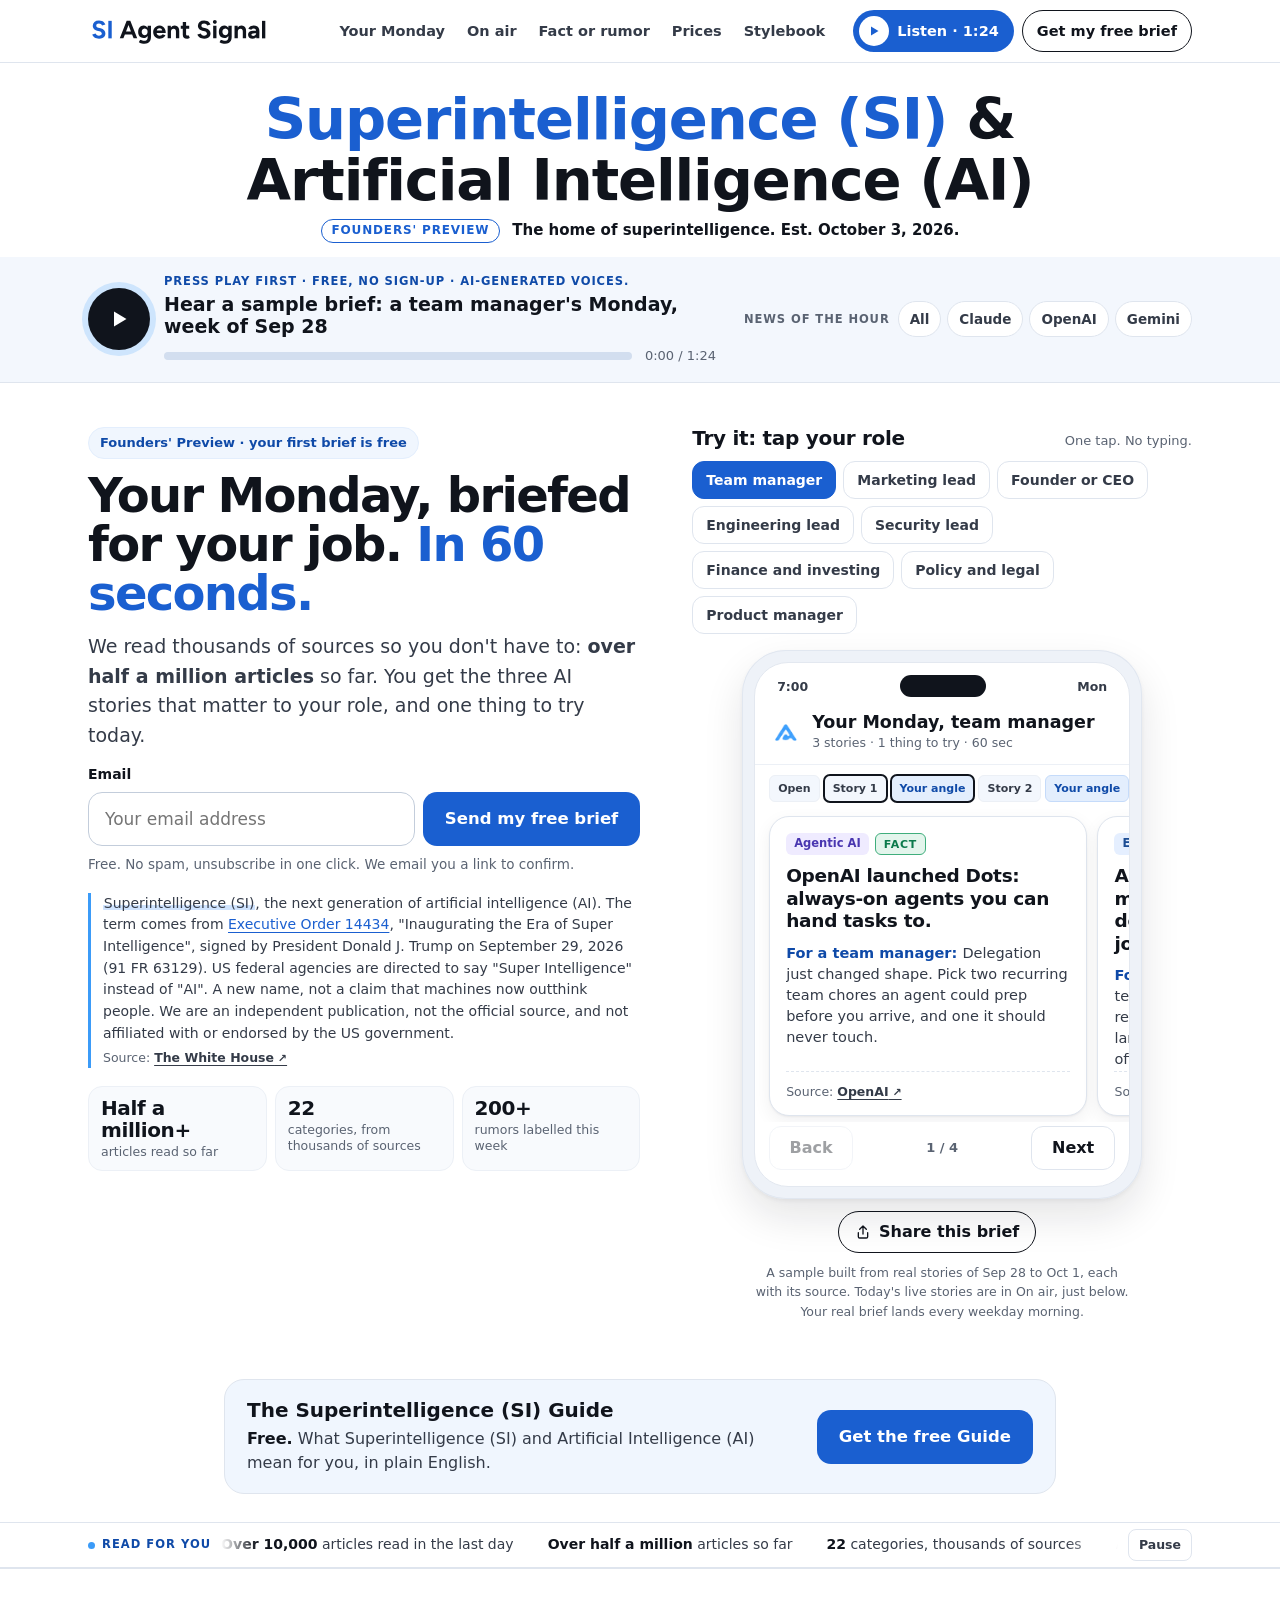
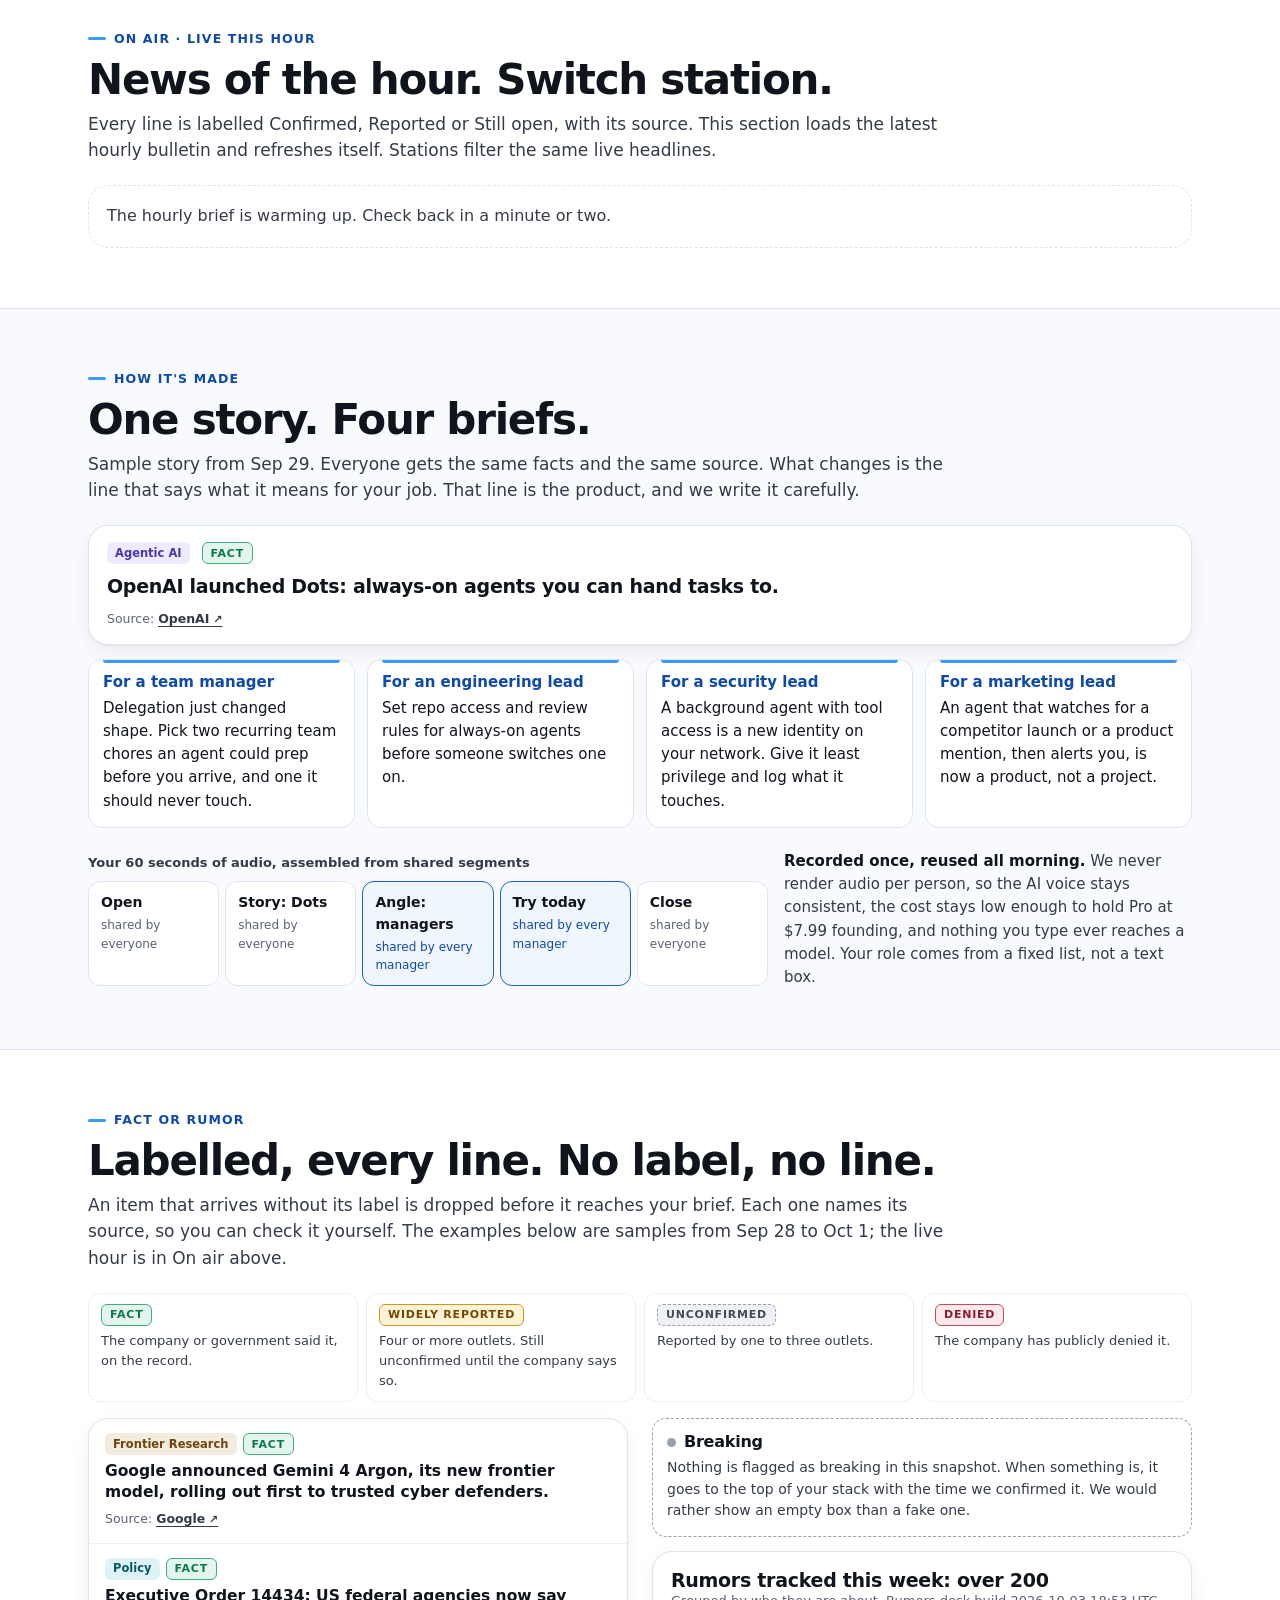
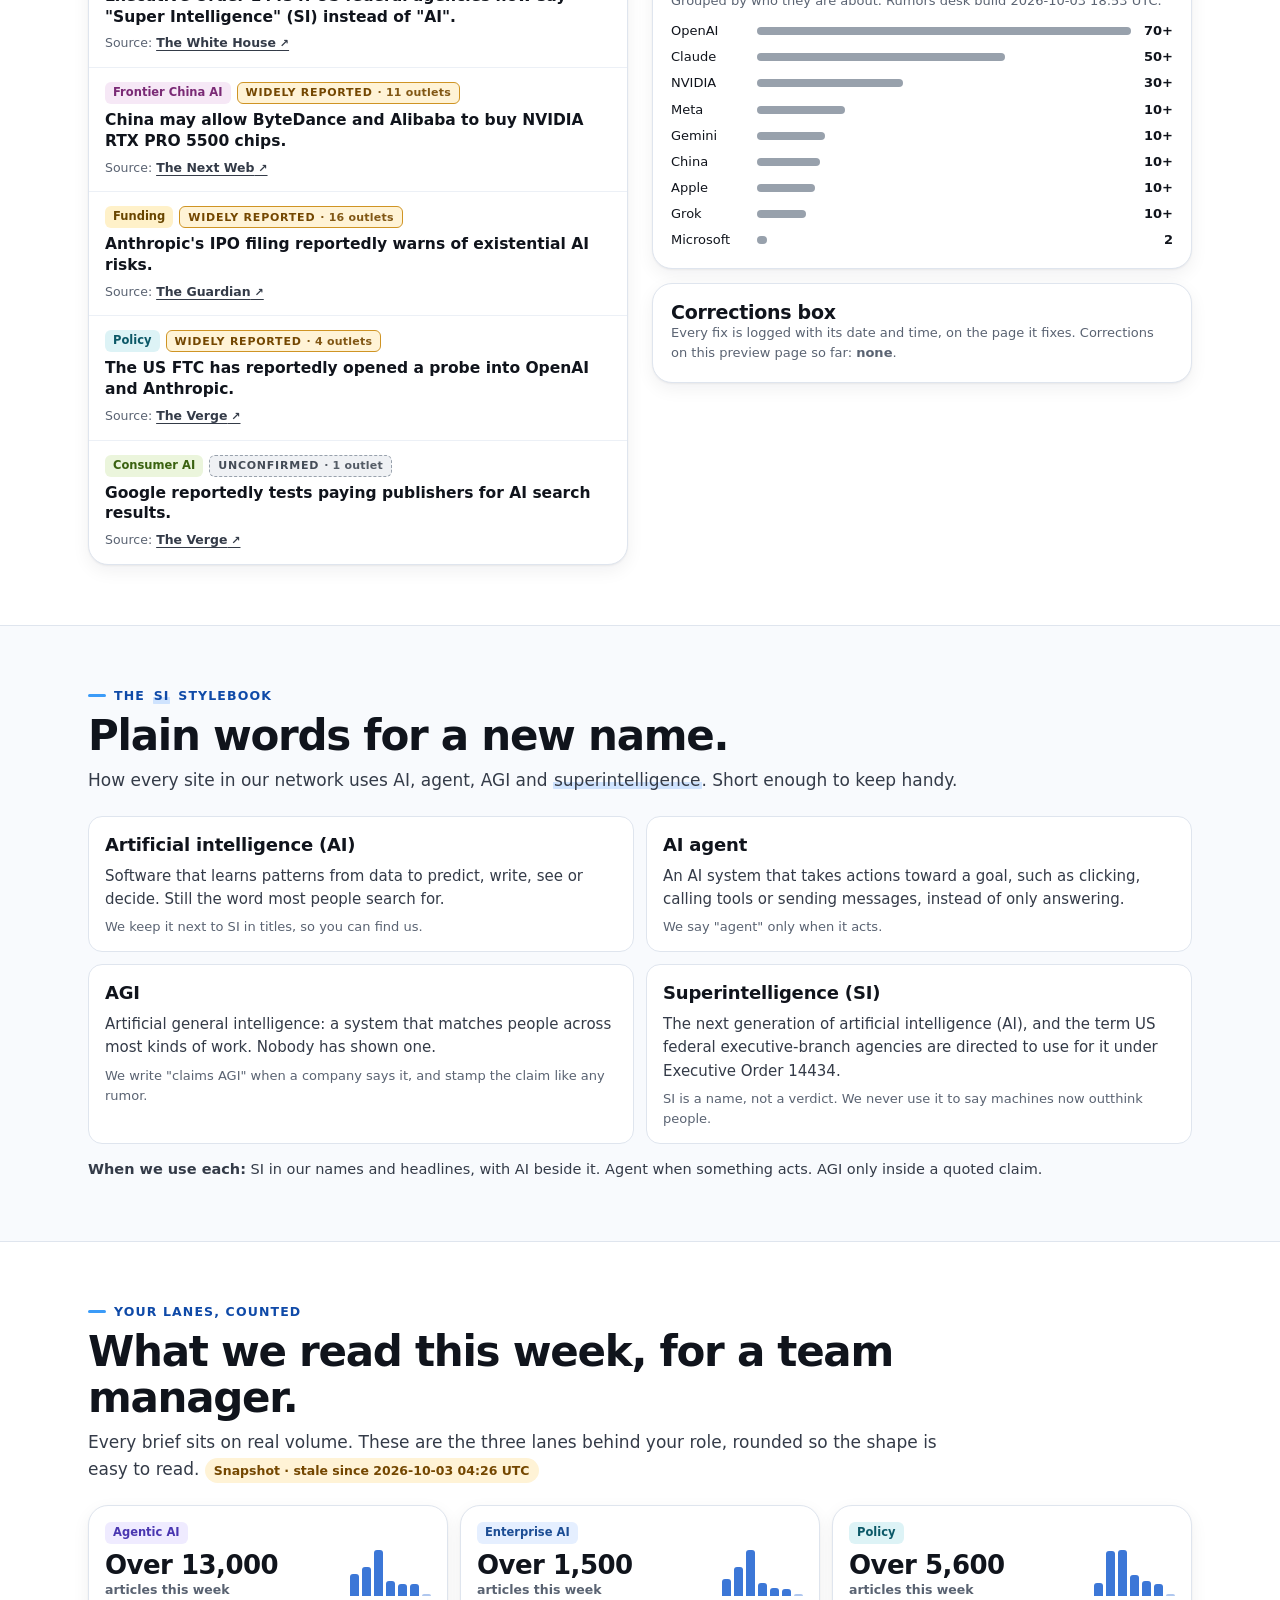
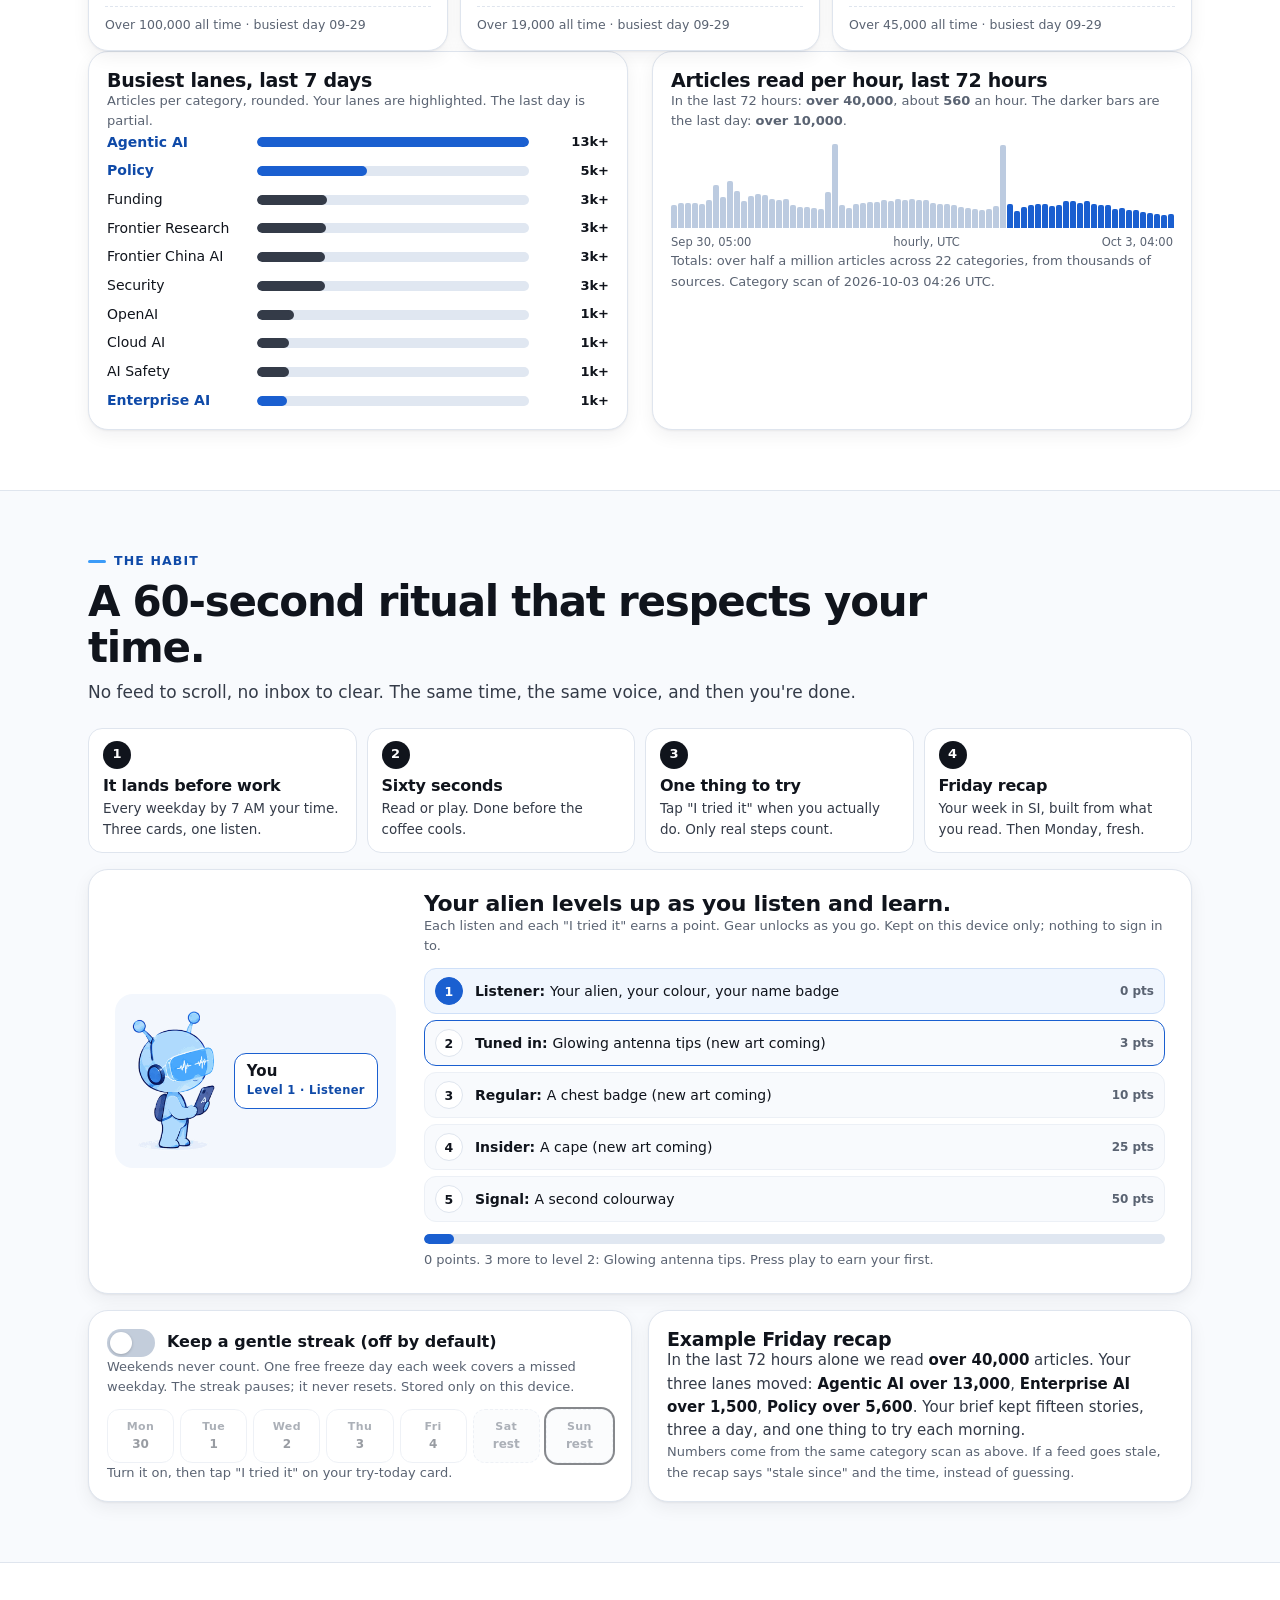
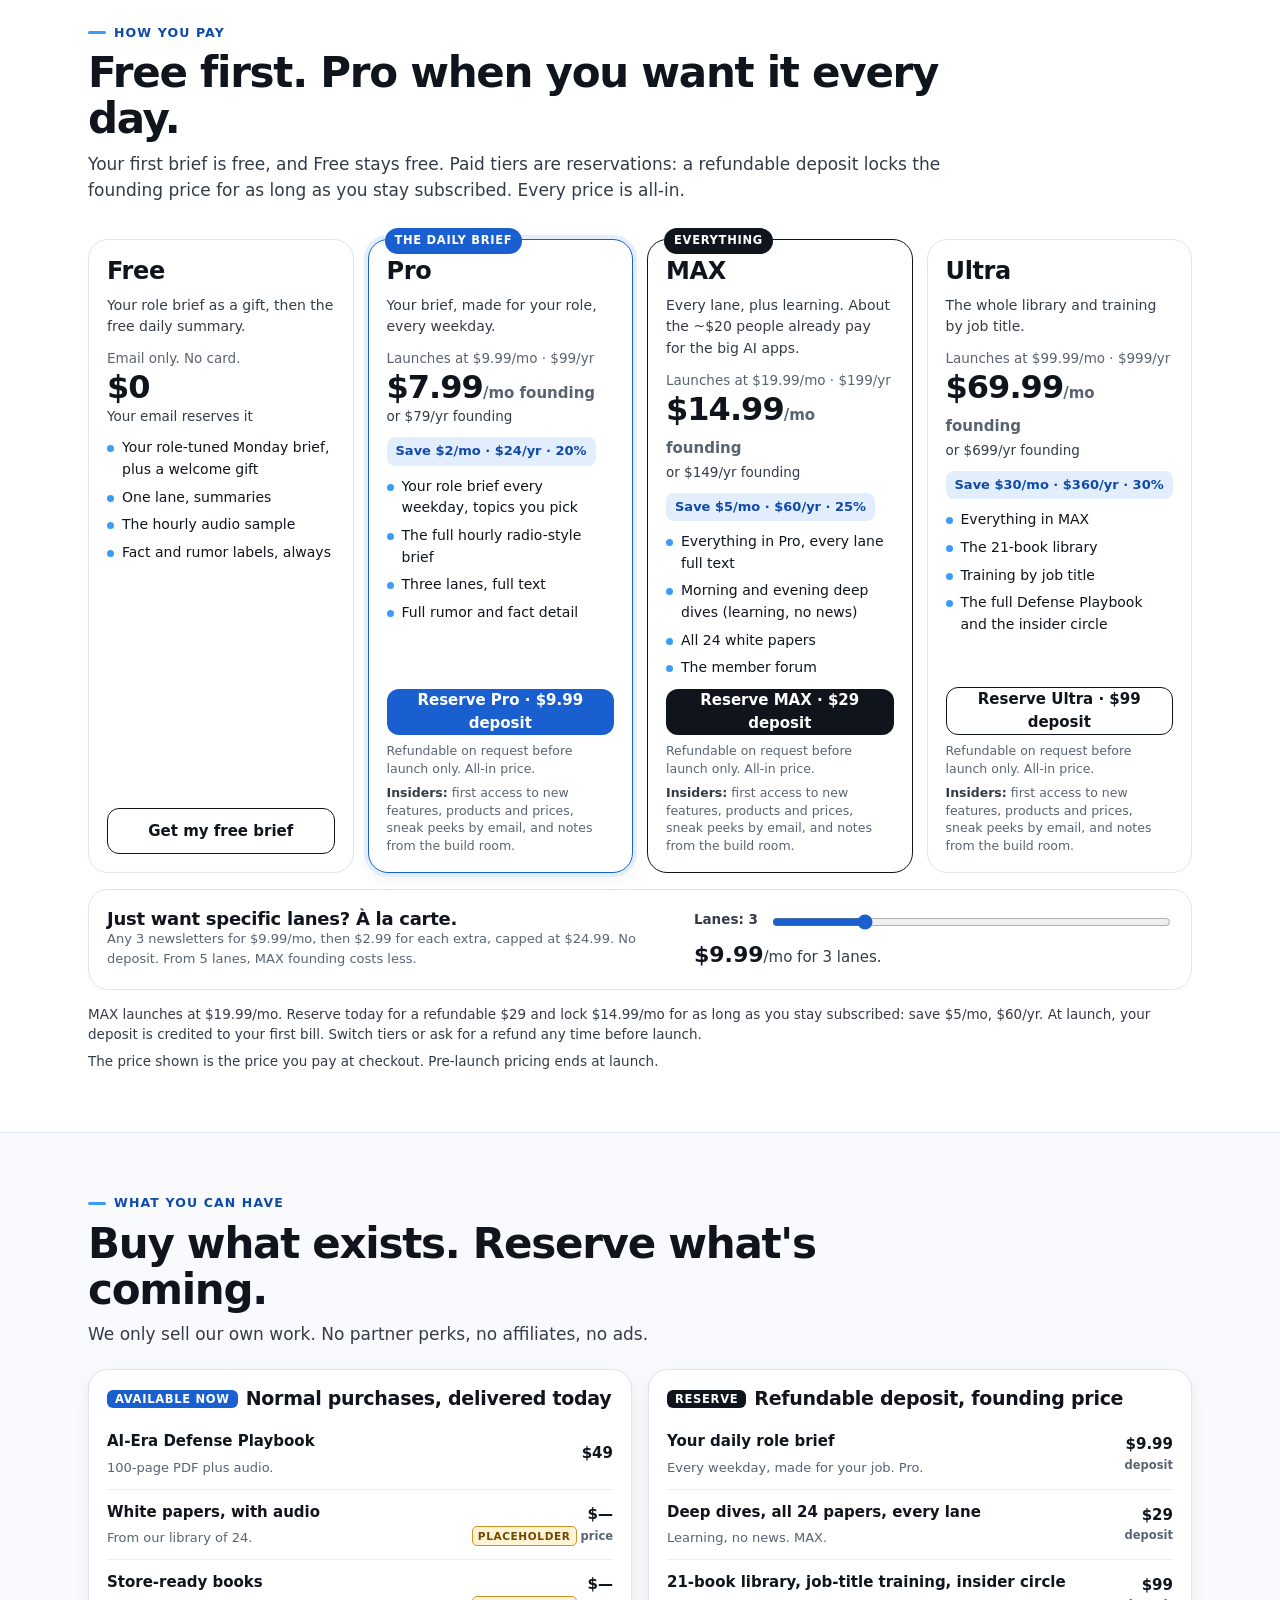
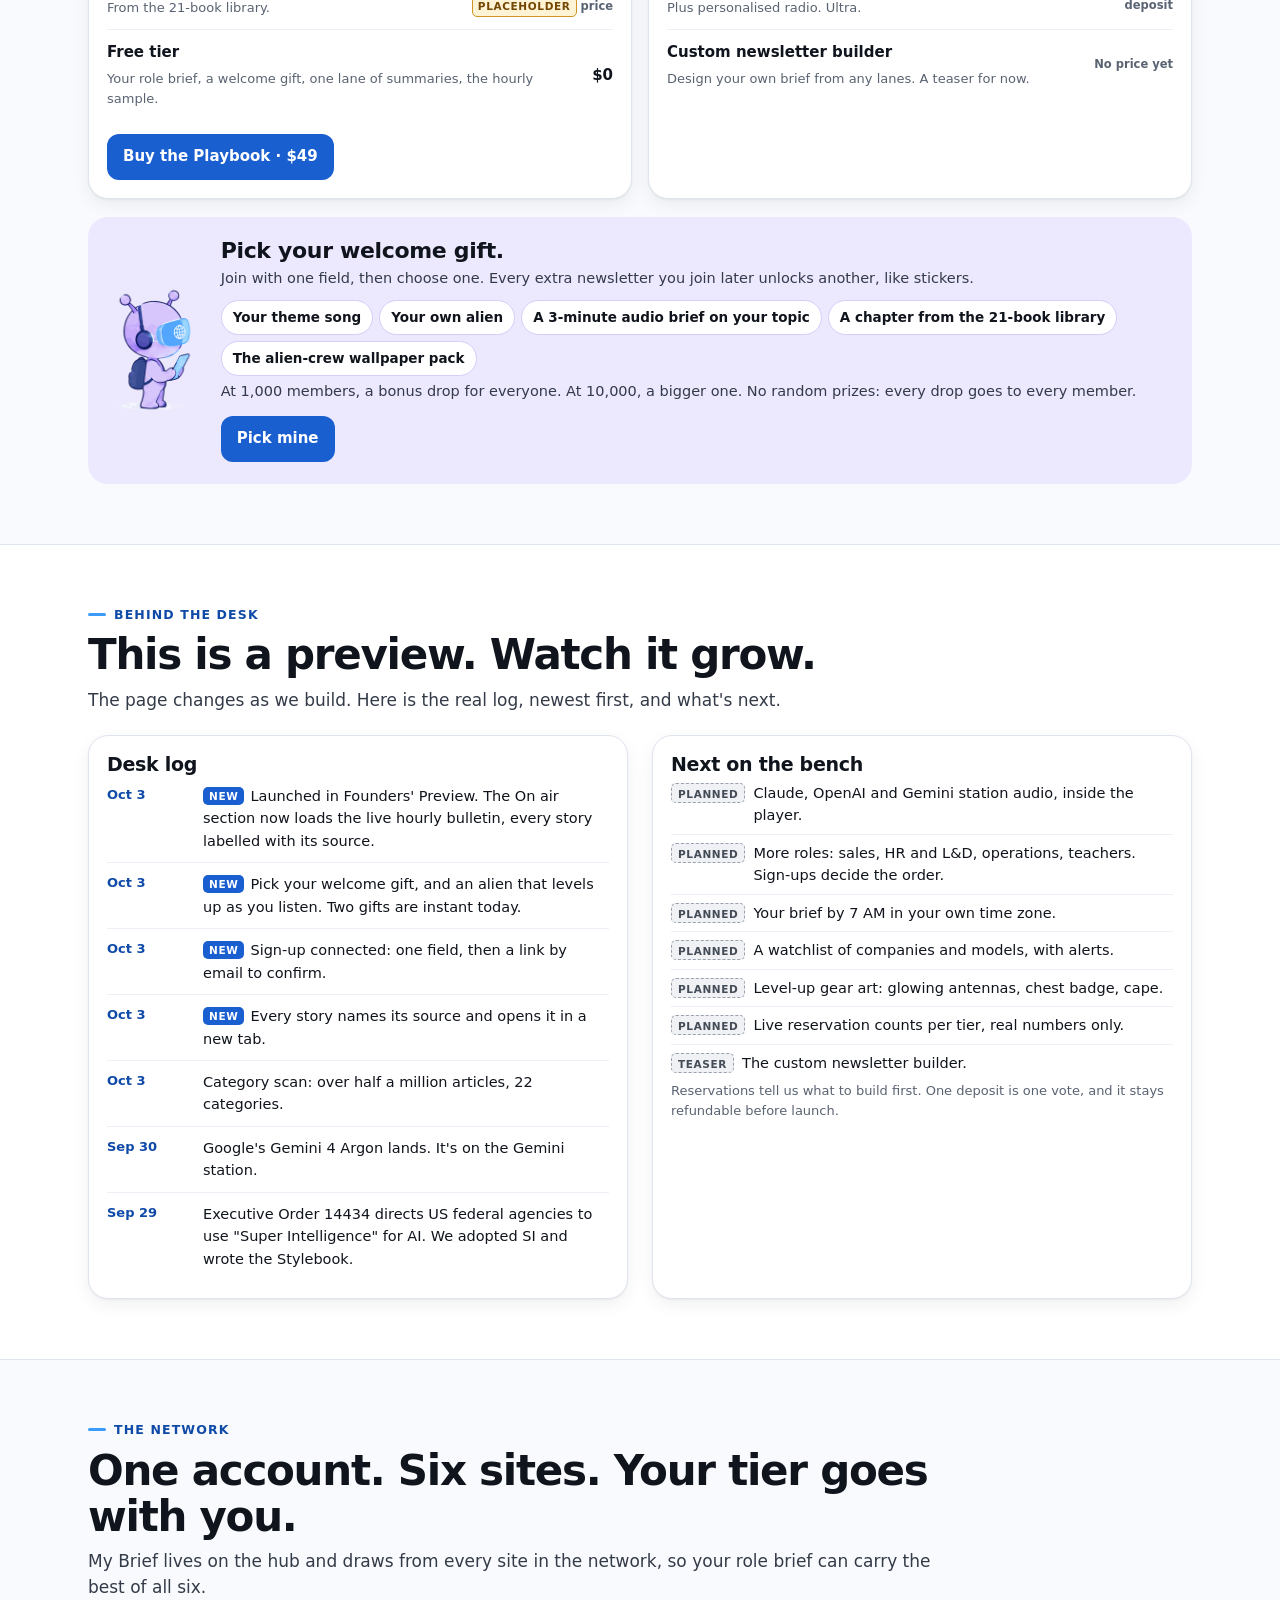
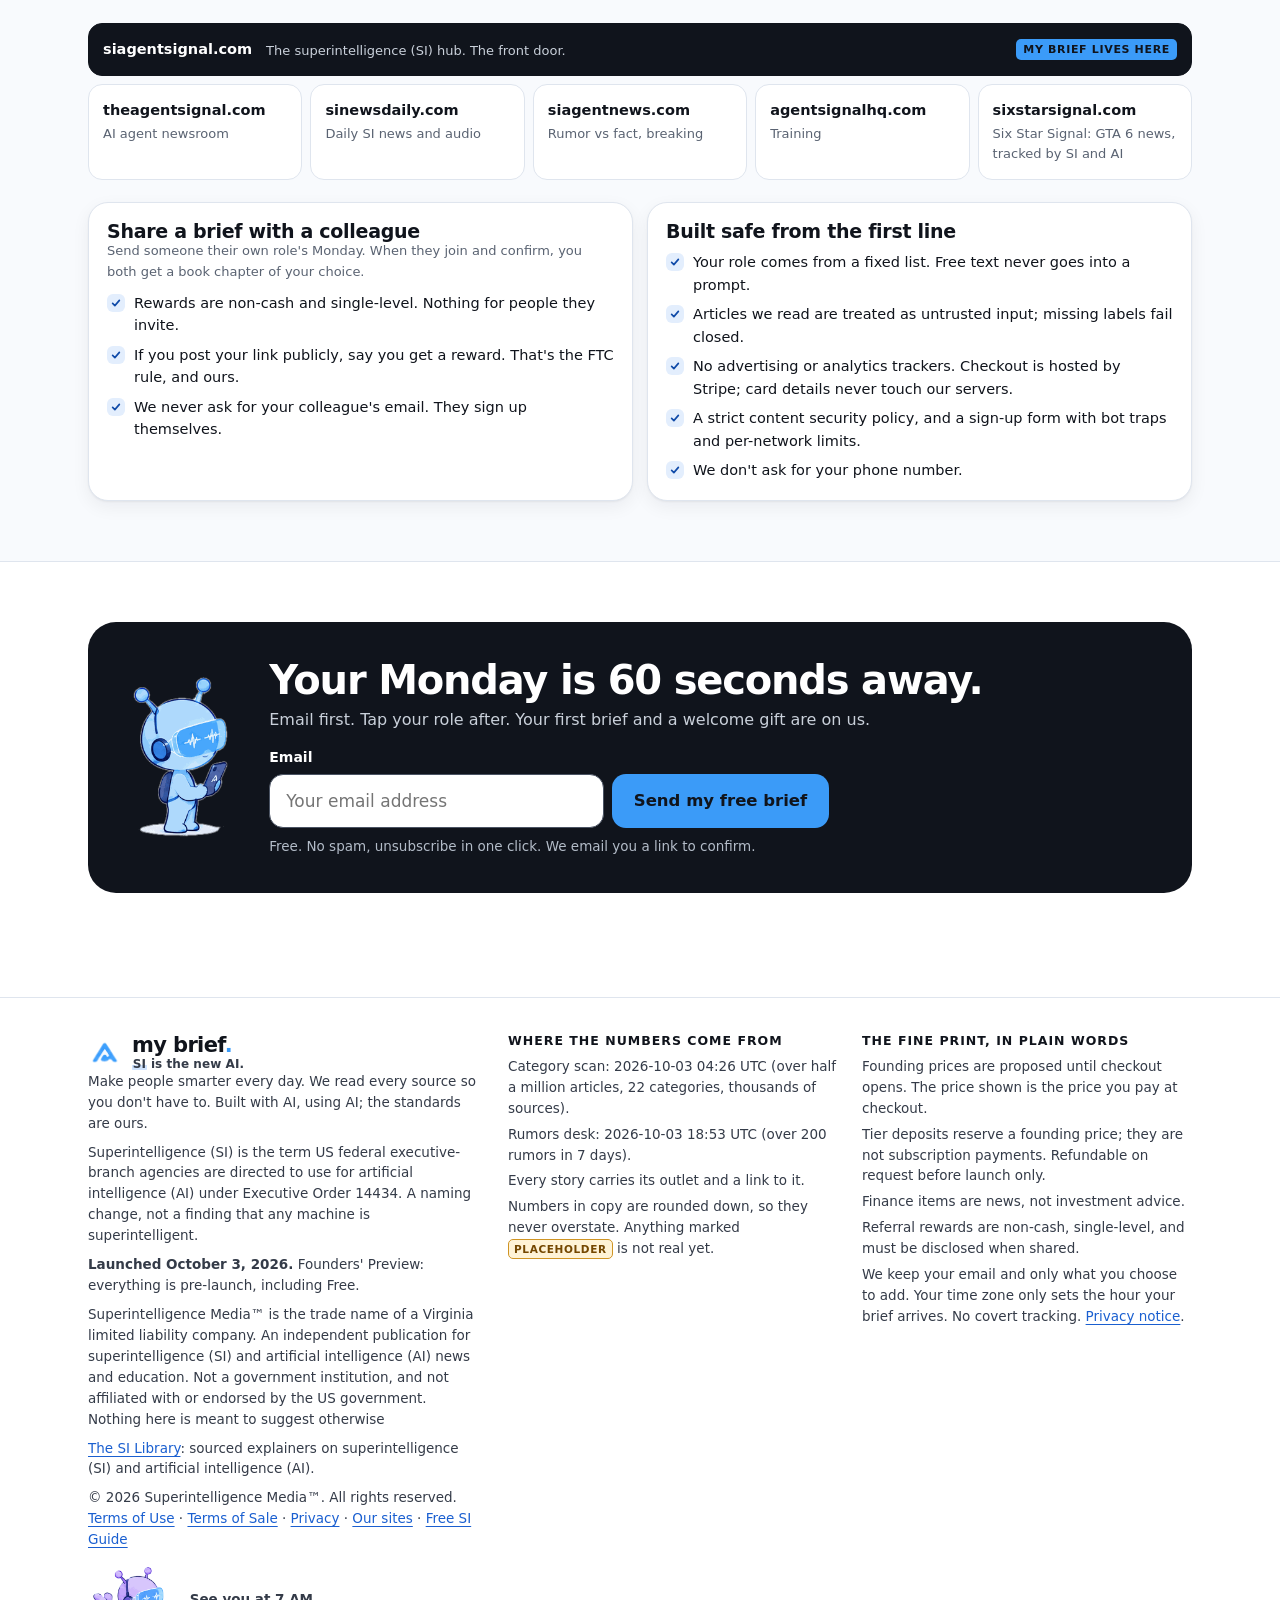
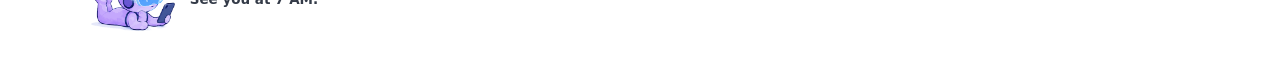
==== index.html @ 490a707a "Terms of Sale" ====
<!doctype html>
<html lang="en">
<head>
<meta charset="utf-8">
<meta name="robots" content="noai, noimageai">
<meta name="viewport" content="width=device-width, initial-scale=1">
<meta http-equiv="Content-Security-Policy" content="default-src 'none'; script-src 'self'; style-src 'self' https://fonts.googleapis.com; font-src https://fonts.gstatic.com; img-src 'self' data: blob:; media-src 'self' https://media.theagentsignal.com; connect-src https://acp9reat3l.execute-api.us-east-1.amazonaws.com https://siagentsignal.com https://media.theagentsignal.com; form-action 'self'; base-uri 'none'; object-src 'none'; manifest-src 'self'; upgrade-insecure-requests; require-trusted-types-for 'script'; trusted-types 'none'">
<meta name="referrer" content="strict-origin-when-cross-origin">
<title>My Brief | Superintelligence (SI) &amp; Artificial Intelligence (AI) briefing for your job: SI Agent Signal</title>
<meta name="description" content="Superintelligence (SI), the next generation of artificial intelligence (AI), briefed for your job: three labelled AI stories with sources, one thing to try today, in 60 seconds. Your first brief is free.">
<link rel="canonical" href="https://siagentsignal.com/">
<link rel="icon" type="image/png" href="img/mark-a.png">
<link rel="apple-touch-icon" href="img/mark-a.png">
<meta property="og:type" content="website">
<meta property="og:site_name" content="My Brief">
<meta property="og:title" content="My Brief | Superintelligence (SI) & Artificial Intelligence (AI) briefing for your job: SI Agent Signal">
<meta property="og:description" content="Three AI stories that matter to your role, each labelled fact or rumor with its source, plus one thing to try today. SI is the new AI. Free first brief.">
<meta property="og:url" content="https://siagentsignal.com/">
<meta property="og:image" content="https://siagentsignal.com/img/mark-a.png">
<meta name="twitter:card" content="summary">
<meta name="theme-color" content="#ffffff">
<meta name="color-scheme" content="light">
<link rel="preconnect" href="https://fonts.googleapis.com">
<link rel="preconnect" href="https://fonts.gstatic.com" crossorigin>
<link href="https://fonts.googleapis.com/css2?family=Bricolage+Grotesque:opsz,wght@12..96,600;12..96,700;12..96,800&amp;family=Figtree:wght@400;500;600;700;800&amp;display=swap" rel="stylesheet">
<link rel="stylesheet" href="assets/app.css">
<link rel="stylesheet" href="assets/live.css">
<script src="assets/hourly.js?v=20261003b" defer></script>
<script src="assets/app.js?v=20261003c" defer></script>
<script type="application/ld+json">
{"@context":"https://schema.org","@graph":[
 {"@type":"Organization","name":"The Agent Signal","url":"https://siagentsignal.com/","logo":"https://siagentsignal.com/img/mark-a.png","slogan":"SI is the new AI."},
 {"@type":"WebSite","name":"My Brief","url":"https://siagentsignal.com/","description":"AI news briefed for your job, in 60 seconds. Superintelligence (SI), the next generation of artificial intelligence (AI)."},
 {"@type":"Product","name":"AI-Era Defense Playbook","description":"100-page PDF plus audio.","brand":{"@type":"Brand","name":"The Agent Signal"},"offers":{"@type":"Offer","price":"49.00","priceCurrency":"USD","availability":"https://schema.org/InStock"}}
]}
</script>
</head>
<body>
<a class="skip" href="#main">Skip to content</a>

<svg width="0" height="0" class="sr" aria-hidden="true" focusable="false">
  <defs>
    <symbol id="i-play" viewBox="0 0 20 20"><path d="M5 2.5v15L17.5 10z"/></symbol>
    <symbol id="i-pause" viewBox="0 0 20 20"><path d="M4 2h4.5v16H4zM11.5 2H16v16h-4.5z"/></symbol>
    <symbol id="i-share" viewBox="0 0 24 24"><path d="M12 3v12M7 8l5-5 5 5M5 13v6a2 2 0 0 0 2 2h10a2 2 0 0 0 2-2v-6"/></symbol>
    <symbol id="i-note" viewBox="0 0 24 24"><path d="M9 18V5l11-2v13"/><circle cx="6" cy="18" r="3"/><circle cx="17" cy="16" r="3"/></symbol>
    <symbol id="i-wave" viewBox="0 0 24 24"><path d="M2 12h3l2-6 4 12 3-9 2 3h6"/></symbol>
    <symbol id="i-book" viewBox="0 0 24 24"><path d="M4 4.5A2.5 2.5 0 0 1 6.5 2H20v17H6.5A2.5 2.5 0 0 0 4 21.5zM4 21.5V4.5M8 7h8"/></symbol>
  </defs>
</svg>

<header class="top">
  <div class="wrap">
    <a class="brand" href="#top" aria-label="SI Agent Signal, back to top"><img class="logo" id="logo" src="assets/logo.svg" width="193" height="38" alt="SI Agent Signal"></a>
    <nav class="nav" aria-label="Sections">
      <a href="#demo">Your Monday</a>
      <a href="#onair">On air</a>
      <a href="#labels">Fact or rumor</a>
      <a href="#prices">Prices</a>
      <a href="#stylebook">Stylebook</a>
    </nav>
    <div class="top-actions">
      <button class="pill-play js-play" type="button" aria-controls="opener" aria-label="Play the 60-second brief (AI-generated voices)" title="AI-generated voices.">
        <span class="ic" aria-hidden="true"><svg class="i-play"><use href="#i-play"/></svg><svg class="i-pause"><use href="#i-pause"/></svg></span>
        <span class="js-play-label">Listen</span>
      </button>
      <a class="btn-ghost" href="#join-email">Get my free brief</a>
    </div>
  </div>
</header>
<div class="wrap">
  <p class="terms"><span class="t-si">Superintelligence (SI)</span> <span class="t-amp">&amp;</span> <span class="t-ai">Artificial Intelligence (AI)</span></p>
  <p class="launched"><span class="fp">Founders' Preview</span> <b>The home of superintelligence. Est. October 3, 2026.</b></p>
</div>

<section class="player" aria-label="Listen first">
  <div class="wrap">
    <div class="pl-main">
      <button class="big-play js-play" type="button" aria-controls="opener" aria-label="Play the 60-second brief (AI-generated voices)">
        <svg class="i-play" aria-hidden="true"><use href="#i-play"/></svg>
        <svg class="i-pause" aria-hidden="true"><use href="#i-pause"/></svg>
      </button>
      <div class="pl-txt">
        <p class="pl-kicker">Press play first · free, no sign-up · AI-generated voices.</p>
        <p class="pl-title">Hear a sample brief: a team manager's Monday, week of Sep 28</p>
        <div class="pl-bar">
          <div class="track" id="track" role="slider" tabindex="0" aria-label="Seek in the brief" aria-valuemin="0" aria-valuemax="100" aria-valuenow="0" aria-valuetext="0 seconds"><span id="trackFill"></span></div>
          <span class="pl-time tnum" id="plTime">0:00</span>
        </div>
        <p class="pl-note" id="plNote" aria-live="polite"></p>
        <audio id="opener" src="./audio/opener.mp3" preload="metadata"></audio>
      </div>
    </div>
    <div class="pl-st">
      <span class="pl-st-l"><span class="wide">News of the hour</span><span class="narrow">On air</span></span>
      <a class="st-jump" href="#onair" data-st="si">All</a>
      <a class="st-jump" href="#onair" data-st="claude">Claude</a>
      <a class="st-jump" href="#onair" data-st="openai">OpenAI</a>
      <a class="st-jump" href="#onair" data-st="gemini">Gemini</a>
    </div>
  </div>
</section>

<main id="main">
<section class="hero" id="top" aria-labelledby="h1">
  <div class="wrap">
    <div class="hero-copy">
      <span class="eyebrow">Founders' Preview · your first brief is free</span>
      <h1 id="h1">Your Monday, briefed for your job. <em>In 60 seconds.</em></h1>
      <p class="lead">We read thousands of sources so you don't have to: <b data-k="articlesWords">over half a million articles</b> so far. You get the three AI stories that matter to your role, and one thing to try today.</p>

      <div class="signup">
        <form class="join js-join" id="join-email" action="#" method="post" novalidate>
          <label class="f-lab" for="em1">Email</label>
          <div class="join-row">
            <input id="em1" name="email" type="email" inputmode="email" autocomplete="email" autocapitalize="off" spellcheck="false" placeholder="Your email address" required aria-describedby="em1-fine em1-err">
            <button class="btn" type="submit">Send my free brief</button>
          </div>
          <div class="hp" aria-hidden="true"><label for="hp1">Website (leave this empty)</label><input id="hp1" name="website" type="text" tabindex="-1" autocomplete="off"></div>
          <p class="fine" id="em1-fine">Free. No spam, unsubscribe in one click. We email you a link to confirm.</p>
          <p class="err js-err" id="em1-err" role="alert"></p>
          <noscript><p class="fine">Sign-up needs JavaScript switched on.</p></noscript>
        </form>
        <div class="flow js-flow" role="region" aria-label="Your sign-up" hidden></div>
      </div>

      <p class="si-note"><span class="si">Superintelligence (SI)</span>, the next generation of artificial intelligence (AI). The term comes from <a href="https://www.federalregister.gov/d/2026-20321" target="_blank" rel="noopener noreferrer">Executive Order 14434<span class="sr"> (opens in a new tab)</span></a>, "Inaugurating the Era of Super Intelligence", signed by President Donald J. Trump on September 29, 2026 (91 FR 63129). US federal agencies are directed to say "Super Intelligence" instead of "AI". A new name, not a claim that machines now outthink people. We are an independent publication, not the official source, and not affiliated with or endorsed by the US government. <span class="src">Source: <a href="https://www.whitehouse.gov/presidential-actions/2026/09/inaugurating-the-era-of-super-intelligence/" target="_blank" rel="noopener">The White House<span class="sr"> (opens in a new tab)</span></a></span></p>

      <ul class="proof">
        <li><b data-k="articlesShort">Half a million+</b><span>articles read so far</span></li>
        <li><b>22</b><span>categories, from thousands of sources</span></li>
        <li><b data-k="rumorsShort">200+</b><span>rumors labelled this week</span></li>
      </ul>
    </div>

    <div class="demo-col" id="demo" aria-labelledby="demo-h">
      <div class="pick-h"><h2 id="demo-h">Try it: tap your role</h2><span>One tap. No typing.</span></div>
      <fieldset class="roles" id="roles"><legend class="sr">Your role</legend></fieldset>
      <div class="phone">
        <div class="screen">
          <div class="sbar" aria-hidden="true"><span>7:00</span><span class="notch"></span><span>Mon</span></div>
          <div class="app-h">
            <img src="img/mark-a.png" width="30" height="25" alt="">
            <div><p class="t1" id="appTitle">Your Monday</p><p class="t2">3 stories · 1 thing to try · 60 sec</p></div>
          </div>
          <ol class="chain" id="chain" aria-label="How this brief's audio is assembled"></ol>
          <div class="deck" id="deck" tabindex="0" role="region" aria-roledescription="carousel" aria-label="Your Monday brief. Swipe, or use the left and right arrow keys.">
            <noscript><p class="small">Switch on JavaScript to flip through the demo brief.</p></noscript>
          </div>
          <div class="ctrl">
            <button type="button" id="prevCard" aria-controls="deck">Back</button>
            <span class="count tnum" id="cardCount" aria-live="polite">1 / 4</span>
            <button type="button" id="nextCard" aria-controls="deck">Next</button>
          </div>
        </div>
      </div>
      <div class="demo-foot">
        <button class="linkbtn" type="button" id="shareBrief"><svg aria-hidden="true"><use href="#i-share"/></svg>Share this brief</button>
        <span class="share-msg" id="shareMsg" role="status"></span>
      </div>
      <p class="demo-note">A sample built from real stories of Sep 28 to Oct 1, each with its source. Today's live stories are in On air, just below. Your real brief lands every weekday morning.</p>
    </div>
  </div>
</section>

<aside class="sg" id="si-guide" aria-labelledby="sg-h"><div class="sg-card"><div class="sg-txt"><h2 id="sg-h">The Superintelligence (SI) Guide</h2><p><b>Free.</b> What Superintelligence (SI) and Artificial Intelligence (AI) mean for you, in plain English.</p></div><a class="btn sg-btn" href="https://siagentsignal.com/si/">Get the free Guide</a></div></aside>

<div class="ticker" id="ticker">
  <div class="wrap">
    <span class="tk-label"><span class="tk-dot" aria-hidden="true"></span>Read for you</span>
    <div class="tk-view" id="tkView" aria-label="Real reading counts, rounded">
      <div class="tk-track tnum" id="tkTrack"><span>Over half a million articles read so far</span><span>22 categories, thousands of sources</span></div>
    </div>
    <button type="button" class="tk-btn" id="tkBtn" aria-pressed="false">Pause</button>
  </div>
</div>

<section class="sec" id="onair" aria-labelledby="onair-h">
  <div class="wrap">
    <div class="sec-h">
      <span class="sec-k">On air · live this hour</span>
      <h2 id="onair-h">News of the hour. Switch station.</h2>
      <p>Every line is labelled Confirmed, Reported or Still open, with its source. This section loads the latest hourly bulletin and refreshes itself. Stations filter the same live headlines.</p>
    </div>
    <p class="hr-warm" data-hr="warm" role="status">The hourly brief is warming up. Check back in a minute or two.</p>
    <div class="hr-live" data-hr="live" hidden>
      <div class="hr-bar"><span class="hr-fp">Founders' Preview</span><p class="hr-updated" data-hr="updated" role="status"></p><p class="hr-count"><span data-hr="count"></span> articles read in the last 24 hours</p></div>
      <div class="hr-audio" data-hr="audio-wrap"><p class="hr-audio-t">Hear this hour's brief · <span data-hr="dur"></span></p><p class="small">AI-generated voices.</p><audio controls preload="none" data-hr="audio"></audio></div>
      <div class="st-tabs" id="stTabs" aria-label="Stations">
        <button type="button" class="st-tab" data-st="si" aria-controls="st-si" aria-pressed="true">All of <abbr title="superintelligence">SI</abbr></button>
        <button type="button" class="st-tab" data-st="claude" aria-controls="st-claude" aria-pressed="false">Claude</button>
        <button type="button" class="st-tab" data-st="openai" aria-controls="st-openai" aria-pressed="false">OpenAI</button>
        <button type="button" class="st-tab" data-st="gemini" aria-controls="st-gemini" aria-pressed="false">Gemini</button>
      </div>
      <div class="snap st-deck" id="stDeck" tabindex="0" role="region" aria-label="Stations. Swipe, or use the arrow keys.">
        <article class="st-card" id="st-si" data-st="si" aria-labelledby="st-si-h"><header><h3 id="st-si-h">All of <abbr class="si" title="superintelligence">SI</abbr></h3><p class="st-sub">SI = superintelligence, the new name for AI (artificial intelligence). Every beat, one station.</p></header><p class="st-meta" data-hr="stmeta" data-st="si"></p><ul class="st-list" data-hr="station" data-st="si"></ul></article>
        <article class="st-card" id="st-claude" data-st="claude" aria-labelledby="st-claude-h"><header><h3 id="st-claude-h">Claude</h3><p class="st-sub">Anthropic and its Claude models.</p></header><p class="st-meta" data-hr="stmeta" data-st="claude"></p><ul class="st-list" data-hr="station" data-st="claude"></ul></article>
        <article class="st-card" id="st-openai" data-st="openai" aria-labelledby="st-openai-h"><header><h3 id="st-openai-h">OpenAI</h3><p class="st-sub">ChatGPT, the GPT models and Dots.</p></header><p class="st-meta" data-hr="stmeta" data-st="openai"></p><ul class="st-list" data-hr="station" data-st="openai"></ul></article>
        <article class="st-card" id="st-gemini" data-st="gemini" aria-labelledby="st-gemini-h"><header><h3 id="st-gemini-h">Gemini</h3><p class="st-sub">Google's models and assistant.</p></header><p class="st-meta" data-hr="stmeta" data-st="gemini"></p><ul class="st-list" data-hr="station" data-st="gemini"></ul></article>
      </div>
      <p class="swipe-hint">Swipe for every station.</p>
      <div class="hr-tk" data-hr="ticker"></div>
      <p class="hr-tidbit" data-hr="tidbit"></p>
      <p class="hr-fine"><b>Confirmed</b>: the source itself says so. <b>Reported</b>: credible outlets carry it, no primary source yet. <b>Still open</b>: thin or conflicting sourcing. In this preview the bulletin is assembled automatically each hour.</p>
    </div>
  </div>
</section>

<section class="sec band" id="how" aria-labelledby="how-h">
  <div class="wrap">
    <div class="sec-h">
      <span class="sec-k">How it's made</span>
      <h2 id="how-h">One story. Four briefs.</h2>
      <p>Sample story from Sep 29. Everyone gets the same facts and the same source. What changes is the line that says what it means for your job. That line is the product, and we write it carefully.</p>
    </div>
    <div class="story"><!--build:howstory--><span class="cat" data-c="agentic-ai">Agentic AI</span><span class="stamp fact">Fact</span><h3>OpenAI launched Dots: always-on agents you can hand tasks to.</h3><p class="src">Source: <a href="https://openai.com/index/introducing-dots/" target="_blank" rel="noopener">OpenAI<span class="sr"> (opens in a new tab)</span></a></p><!--/build:howstory--></div>
    <ul class="snap four" tabindex="0" aria-label="The same story for four roles. Swipe for all four.">
      <li><h4>For a team manager</h4><p>Delegation just changed shape. Pick two recurring team chores an agent could prep before you arrive, and one it should never touch.</p></li>
      <li><h4>For an engineering lead</h4><p>Set repo access and review rules for always-on agents before someone switches one on.</p></li>
      <li><h4>For a security lead</h4><p>A background agent with tool access is a new identity on your network. Give it least privilege and log what it touches.</p></li>
      <li><h4>For a marketing lead</h4><p>An agent that watches for a competitor launch or a product mention, then alerts you, is now a product, not a project.</p></li>
    </ul>
    <p class="swipe-hint">Swipe for all four roles.</p>

    <div class="assembly">
      <div>
        <p class="cap">Your 60 seconds of audio, assembled from shared segments</p>
        <ol class="seg-row">
          <li class="seg"><b>Open</b><span>shared by everyone</span></li>
          <li class="seg"><b>Story: Dots</b><span>shared by everyone</span></li>
          <li class="seg role"><b>Angle: managers</b><span>shared by every manager</span></li>
          <li class="seg role"><b>Try today</b><span>shared by every manager</span></li>
          <li class="seg"><b>Close</b><span>shared by everyone</span></li>
        </ol>
      </div>
      <p class="why"><b>Recorded once, reused all morning.</b> We never render audio per person, so the AI voice stays consistent, the cost stays low enough to hold Pro at $7.99 founding, and nothing you type ever reaches a model. Your role comes from a fixed list, not a text box.</p>
    </div>
  </div>
</section>

<section class="sec" id="labels" aria-labelledby="labels-h">
  <div class="wrap">
    <div class="sec-h">
      <span class="sec-k">Fact or rumor</span>
      <h2 id="labels-h">Labelled, every line. No label, no line.</h2>
      <p>An item that arrives without its label is dropped before it reaches your brief. Each one names its source, so you can check it yourself. The examples below are samples from Sep 28 to Oct 1; the live hour is in On air above.</p>
    </div>
    <ul class="legend">
      <li><span class="stamp fact">Fact</span>The company or government said it, on the record.</li>
      <li><span class="stamp wide">Widely reported</span>Four or more outlets. Still unconfirmed until the company says so.</li>
      <li><span class="stamp unconf">Unconfirmed</span>Reported by one to three outlets.</li>
      <li><span class="stamp denied">Denied</span>The company has publicly denied it.</li>
    </ul>
    <div class="grid-2">
      <ul class="rf-list"><!--build:rflist--><li><div class="rf-top"><span class="cat" data-c="frontier-research">Frontier Research</span><span class="stamp fact">Fact</span></div><p>Google announced Gemini 4 Argon, its new frontier model, rolling out first to trusted cyber defenders.</p><span class="src">Source: <a href="https://blog.google/innovation-and-ai/models-and-research/gemini-models/gemini-4-argon/" target="_blank" rel="noopener">Google<span class="sr"> (opens in a new tab)</span></a></span></li><li><div class="rf-top"><span class="cat" data-c="policy">Policy</span><span class="stamp fact">Fact</span></div><p>Executive Order 14434: US federal agencies now say &quot;Super Intelligence&quot; (SI) instead of &quot;AI&quot;.</p><span class="src">Source: <a href="https://www.whitehouse.gov/presidential-actions/2026/09/inaugurating-the-era-of-super-intelligence/" target="_blank" rel="noopener">The White House<span class="sr"> (opens in a new tab)</span></a></span></li><li><div class="rf-top"><span class="cat" data-c="china-ai">Frontier China AI</span><span class="stamp wide">Widely reported <small>· 11 outlets</small></span></div><p>China may allow ByteDance and Alibaba to buy NVIDIA RTX PRO 5500 chips.</p><span class="src">Source: <a href="https://thenextweb.com/news/china-alibaba-bytedance-nvidia-rtx-pro-5500" target="_blank" rel="noopener">The Next Web<span class="sr"> (opens in a new tab)</span></a></span></li><li><div class="rf-top"><span class="cat" data-c="funding">Funding</span><span class="stamp wide">Widely reported <small>· 16 outlets</small></span></div><p>Anthropic&#x27;s IPO filing reportedly warns of existential AI risks.</p><span class="src">Source: <a href="https://www.theguardian.com/technology/2026/sep/29/anthropic-warns-existential-ai-risks-humanity-ipo-document-claude" target="_blank" rel="noopener">The Guardian<span class="sr"> (opens in a new tab)</span></a></span></li><li><div class="rf-top"><span class="cat" data-c="policy">Policy</span><span class="stamp wide">Widely reported <small>· 4 outlets</small></span></div><p>The US FTC has reportedly opened a probe into OpenAI and Anthropic.</p><span class="src">Source: <a href="https://www.theverge.com/ai-artificial-intelligence/1002695/the-ftc-has-reportedly-opened-an-investigation-into-openai-and-anthropic" target="_blank" rel="noopener">The Verge<span class="sr"> (opens in a new tab)</span></a></span></li><li><div class="rf-top"><span class="cat" data-c="consumer-ai">Consumer AI</span><span class="stamp unconf">Unconfirmed <small>· 1 outlet</small></span></div><p>Google reportedly tests paying publishers for AI search results.</p><span class="src">Source: <a href="https://www.theverge.com/tech/1002665/google-paying-publishers-ai-search-features" target="_blank" rel="noopener">The Verge<span class="sr"> (opens in a new tab)</span></a></span></li><!--/build:rflist--></ul>
      <div class="side">
        <div class="breaking">
          <h3><i aria-hidden="true"></i>Breaking</h3>
          <p>Nothing is flagged as breaking in this snapshot. When something is, it goes to the top of your stack with the time we confirmed it. We would rather show an empty box than a fake one.</p>
        </div>
        <div class="panel">
          <h3>Rumors tracked this week: <span class="tnum" data-k="rumorsWords">over 200</span></h3>
          <p class="small">Grouped by who they are about. Rumors desk build <span data-k="rumorsTime">2026-10-03</span>.</p>
          <ul class="rumor-bars" id="rumorBars"></ul>
        </div>
        <div class="panel">
          <h3>Corrections box</h3>
          <p class="small">Every fix is logged with its date and time, on the page it fixes. Corrections on this preview page so far: <b>none</b>.</p>
        </div>
      </div>
    </div>
  </div>
</section>

<section class="sec band" id="stylebook" aria-labelledby="sb-h">
  <div class="wrap">
    <div class="sec-h">
      <span class="sec-k">The <abbr class="si" title="superintelligence">SI</abbr> Stylebook</span>
      <h2 id="sb-h">Plain words for a new name.</h2>
      <p>How every site in our network uses AI, agent, AGI and <span class="si">superintelligence</span>. Short enough to keep handy.</p>
    </div>
    <dl class="sb">
      <div><dt>Artificial intelligence (AI)</dt><dd>Software that learns patterns from data to predict, write, see or decide. Still the word most people search for.<span class="use">We keep it next to SI in titles, so you can find us.</span></dd></div>
      <div><dt>AI agent</dt><dd>An AI system that takes actions toward a goal, such as clicking, calling tools or sending messages, instead of only answering.<span class="use">We say "agent" only when it acts.</span></dd></div>
      <div><dt>AGI</dt><dd>Artificial general intelligence: a system that matches people across most kinds of work. Nobody has shown one.<span class="use">We write "claims AGI" when a company says it, and stamp the claim like any rumor.</span></dd></div>
      <div><dt>Superintelligence (SI)</dt><dd>The next generation of artificial intelligence (AI), and the term US federal executive-branch agencies are directed to use for it under Executive Order 14434.<span class="use">SI is a name, not a verdict. We never use it to say machines now outthink people.</span></dd></div>
    </dl>
    <p class="sb-when"><b>When we use each:</b> SI in our names and headlines, with AI beside it. Agent when something acts. AGI only inside a quoted claim.</p>
  </div>
</section>

<section class="sec" id="stats" aria-labelledby="stats-h">
  <div class="wrap">
    <div class="sec-h">
      <span class="sec-k">Your lanes, counted</span>
      <h2 id="stats-h">What we read this week, for <span id="statsRole">a team manager</span>.</h2>
      <p>Every brief sits on real volume. These are the three lanes behind your role, rounded so the shape is easy to read. <span class="fresh stale" id="fresh1">Snapshot</span></p>
    </div>
    <div class="snap lane-cards" id="laneCards" tabindex="0" aria-label="Your three lanes. Swipe for all three."></div>
    <p class="swipe-hint">Swipe for all three lanes.</p>
    <div class="grid-2">
      <div class="panel">
        <h3>Busiest lanes, last 7 days</h3>
        <p class="small">Articles per category, rounded. Your lanes are highlighted. The last day is partial.</p>
        <ol class="rank" id="rank"></ol>
      </div>
      <div class="panel">
        <h3>Articles read per hour, last 72 hours</h3>
        <p class="small">In the last 72 hours: <b data-k="last72">over 40,000</b>, about <b data-k="avg">560</b> an hour. The darker bars are the last day: <b data-k="last24">over 10,000</b>.</p>
        <div class="hours" id="hours" role="img" aria-label="Bar chart of articles read per hour over the last 72 hours"></div>
        <div class="h-axis"><span id="hStart">Sep 30</span><span>hourly, UTC</span><span id="hEnd">Oct 3</span></div>
        <p class="small">Totals: <span data-k="articlesWords">over half a million articles</span> across 22 categories, from thousands of sources. Category scan of <span data-k="genTime">2026-10-03 04:26 UTC</span>.</p>
      </div>
    </div>
  </div>
</section>

<section class="sec band" id="habit" aria-labelledby="habit-h">
  <div class="wrap">
    <div class="sec-h">
      <span class="sec-k">The habit</span>
      <h2 id="habit-h">A 60-second ritual that respects your time.</h2>
      <p>No feed to scroll, no inbox to clear. The same time, the same voice, and then you're done.</p>
    </div>
    <ol class="loop">
      <li><h3>It lands before work</h3><p>Every weekday by 7 AM your time. Three cards, one listen.</p></li>
      <li><h3>Sixty seconds</h3><p>Read or play. Done before the coffee cools.</p></li>
      <li><h3>One thing to try</h3><p>Tap "I tried it" when you actually do. Only real steps count.</p></li>
      <li><h3>Friday recap</h3><p>Your week in SI, built from what you read. Then Monday, fresh.</p></li>
    </ol>

    <div class="lvl" id="levels" aria-labelledby="lvl-h">
      <figure class="lvl-fig">
        <img id="lvlImg" src="img/alien-blue.png" width="169" height="273" alt="Your alien: a flat, pastel blue alien with two antennas">
        <figcaption><span class="badge"><b id="lvlName">You</b><span id="lvlTitle">Level 1 · Listener</span></span></figcaption>
      </figure>
      <div>
        <h3 id="lvl-h">Your alien levels up as you listen and learn.</h3>
        <p class="small">Each listen and each "I tried it" earns a point. Gear unlocks as you go. Kept on this device only; nothing to sign in to.</p>
        <ol class="lvl-steps" id="lvlSteps"></ol>
        <div class="xp"><div class="xp-bar"><span id="xpFill"></span></div><p id="xpTxt" aria-live="polite">0 points. Press play to earn your first.</p></div>
      </div>
    </div>

    <div class="streak">
      <div class="panel">
        <label class="switch"><input type="checkbox" id="streakOn"><span class="tr" aria-hidden="true"></span><span>Keep a gentle streak (off by default)</span></label>
        <p class="small">Weekends never count. One free freeze day each week covers a missed weekday. The streak pauses; it never resets. Stored only on this device.</p>
        <ul class="week off" id="week" aria-label="This week's tried-it days"></ul>
        <p class="small" id="streakTxt" aria-live="polite">Turn it on, then tap "I tried it" on your try-today card.</p>
      </div>
      <div class="panel">
        <h3>Example Friday recap</h3>
        <p class="recap" id="recap">Your three lanes moved this week. Your brief kept fifteen stories, three a day, and one thing to try each morning.</p>
        <p class="small">Numbers come from the same category scan as above. If a feed goes stale, the recap says "stale since" and the time, instead of guessing.</p>
      </div>
    </div>
  </div>
</section>

<section class="sec" id="prices" aria-labelledby="prices-h">
  <div class="wrap">
    <div class="sec-h">
      <span class="sec-k">How you pay</span>
      <h2 id="prices-h">Free first. Pro when you want it every day.</h2>
      <p>Your first brief is free, and Free stays free. Paid tiers are reservations: a refundable deposit locks the founding price for as long as you stay subscribed. Every price is all-in.</p>
    </div>
    <div class="snap tiers" tabindex="0" aria-label="Plans. Swipe for all four.">
      <article class="tier" aria-labelledby="t-free">
        <h3 id="t-free">Free</h3>
        <p class="for">Your role brief as a gift, then the free daily summary.</p>
        <div class="price"><span class="list">Email only. No card.</span><span class="found">$0</span><span class="yr">Your email reserves it</span></div>
        <ul>
          <li>Your role-tuned Monday brief, plus a welcome gift</li>
          <li>One lane, summaries</li>
          <li>The hourly audio sample</li>
          <li>Fact and rumor labels, always</li>
        </ul>
        <div class="cta"><a class="btn line sm" href="#join-email">Get my free brief</a></div>
      </article>

      <article class="tier feat" aria-labelledby="t-pro">
        <span class="flag">The daily brief</span>
        <h3 id="t-pro">Pro</h3>
        <p class="for">Your brief, made for your role, every weekday.</p>
        <div class="price"><span class="list">Launches at $9.99/mo · $99/yr</span><span class="found">$7.99<small>/mo founding</small></span><span class="yr">or $79/yr founding</span></div>
        <span class="save">Save $2/mo · $24/yr · 20%</span>
        <ul>
          <li>Your role brief every weekday, topics you pick</li>
          <li>The full hourly radio-style brief</li>
          <li>Three lanes, full text</li>
          <li>Full rumor and fact detail</li>
        </ul>
        <div class="cta">
          <button class="btn sm js-reserve" type="button" data-tier="pro">Reserve Pro · $9.99 deposit</button>
          <p class="refund">Refundable on request before launch only. All-in price.</p>
          <p class="insider"><b>Insiders:</b> first access to new features, products and prices, sneak peeks by email, and notes from the build room.</p>
        </div>
      </article>

      <article class="tier hero" aria-labelledby="t-max">
        <span class="flag">Everything</span>
        <h3 id="t-max">MAX</h3>
        <p class="for">Every lane, plus learning. About the ~$20 people already pay for the big AI apps.</p>
        <div class="price"><span class="list">Launches at $19.99/mo · $199/yr</span><span class="found">$14.99<small>/mo founding</small></span><span class="yr">or $149/yr founding</span></div>
        <span class="save">Save $5/mo · $60/yr · 25%</span>
        <ul>
          <li>Everything in Pro, every lane full text</li>
          <li>Morning and evening deep dives (learning, no news)</li>
          <li>All 24 white papers</li>
          <li>The member forum</li>
        </ul>
        <div class="cta">
          <button class="btn dark sm js-reserve" type="button" data-tier="max">Reserve MAX · $29 deposit</button>
          <p class="refund">Refundable on request before launch only. All-in price.</p>
          <p class="insider"><b>Insiders:</b> first access to new features, products and prices, sneak peeks by email, and notes from the build room.</p>
        </div>
      </article>

      <article class="tier" aria-labelledby="t-ultra">
        <h3 id="t-ultra">Ultra</h3>
        <p class="for">The whole library and training by job title.</p>
        <div class="price"><span class="list">Launches at $99.99/mo · $999/yr</span><span class="found">$69.99<small>/mo founding</small></span><span class="yr">or $699/yr founding</span></div>
        <span class="save">Save $30/mo · $360/yr · 30%</span>
        <ul>
          <li>Everything in MAX</li>
          <li>The 21-book library</li>
          <li>Training by job title</li>
          <li>The full Defense Playbook and the insider circle</li>
        </ul>
        <div class="cta">
          <button class="btn line sm js-reserve" type="button" data-tier="ultra">Reserve Ultra · $99 deposit</button>
          <p class="refund">Refundable on request before launch only. All-in price.</p>
          <p class="insider"><b>Insiders:</b> first access to new features, products and prices, sneak peeks by email, and notes from the build room.</p>
        </div>
      </article>
    </div>
    <p class="swipe-hint">Swipe for all four plans.</p>

    <div class="alc">
      <div>
        <h3>Just want specific lanes? À la carte.</h3>
        <p class="small">Any 3 newsletters for $9.99/mo, then $2.99 for each extra, capped at $24.99. No deposit. From 5 lanes, MAX founding costs less.</p>
      </div>
      <div>
        <div class="alc-calc">
          <label for="lanes" class="f-l">Lanes: <span id="lanesN" class="tnum">3</span></label>
          <input type="range" id="lanes" min="1" max="10" value="3" aria-describedby="alcOut">
        </div>
        <p class="alc-out" id="alcOut" aria-live="polite"><b>$9.99</b>/mo for 3 lanes.</p>
      </div>
    </div>
    <p class="terms-line">MAX launches at $19.99/mo. Reserve today for a refundable $29 and lock $14.99/mo for as long as you stay subscribed: save $5/mo, $60/yr. At launch, your deposit is credited to your first bill. Switch tiers or ask for a refund any time before launch.</p>
    <p class="terms-line">The price shown is the price you pay at checkout. Pre-launch pricing ends at launch.</p>
  </div>
</section>

<section class="sec band" id="shop" aria-labelledby="shop-h">
  <div class="wrap">
    <div class="sec-h">
      <span class="sec-k">What you can have</span>
      <h2 id="shop-h">Buy what exists. Reserve what's coming.</h2>
      <p>We only sell our own work. No partner perks, no affiliates, no ads.</p>
    </div>
    <div class="prod">
      <div class="panel">
        <h3><span class="tag now">Available now</span>Normal purchases, delivered today</h3>
        <ul class="plist">
          <li><b>AI-Era Defense Playbook</b><span class="d">100-page PDF plus audio.</span><span class="p">$49</span></li>
          <li><b>White papers, with audio</b><span class="d">From our library of 24.</span><span class="p">$— <small><span class="ph">placeholder</span> price</small></span></li>
          <li><b>Store-ready books</b><span class="d">From the 21-book library.</span><span class="p">$— <small><span class="ph">placeholder</span> price</small></span></li>
          <li><b>Free tier</b><span class="d">Your role brief, a welcome gift, one lane of summaries, the hourly sample.</span><span class="p">$0</span></li>
        </ul>
        <div class="f-actions"><button class="btn sm js-buy" type="button">Buy the Playbook · $49</button></div>
      </div>
      <div class="panel">
        <h3><span class="tag res">Reserve</span>Refundable deposit, founding price</h3>
        <ul class="plist">
          <li><b>Your daily role brief</b><span class="d">Every weekday, made for your job. Pro.</span><span class="p">$9.99 <small>deposit</small></span></li>
          <li><b>Deep dives, all 24 papers, every lane</b><span class="d">Learning, no news. MAX.</span><span class="p">$29 <small>deposit</small></span></li>
          <li><b>21-book library, job-title training, insider circle</b><span class="d">Plus personalised radio. Ultra.</span><span class="p">$99 <small>deposit</small></span></li>
          <li><b>Custom newsletter builder</b><span class="d">Design your own brief from any lanes. A teaser for now.</span><span class="p"><small>No price yet</small></span></li>
        </ul>
      </div>
    </div>
    <div class="drop">
      <img src="img/alien-purple.png" width="170" height="274" alt="A flat, pastel purple alien with two antennas, holding a phone">
      <div>
        <h3>Pick your welcome gift.</h3>
        <p>Join with one field, then choose one. Every extra newsletter you join later unlocks another, like stickers.</p>
        <ul class="drop-list">
          <li>Your theme song</li><li>Your own alien</li><li>A 3-minute audio brief on your topic</li><li>A chapter from the 21-book library</li><li>The alien-crew wallpaper pack</li>
        </ul>
        <p>At 1,000 members, a bonus drop for everyone. At 10,000, a bigger one. No random prizes: every drop goes to every member.</p>
        <div class="f-actions"><a class="btn sm" href="#join-email">Pick mine</a></div>
      </div>
    </div>
  </div>
</section>

<section class="sec" id="desk" aria-labelledby="desk-h">
  <div class="wrap">
    <div class="sec-h">
      <span class="sec-k">Behind the desk</span>
      <h2 id="desk-h">This is a preview. Watch it grow.</h2>
      <p>The page changes as we build. Here is the real log, newest first, and what's next.</p>
    </div>
    <div class="grid-2">
      <div class="panel">
        <h3>Desk log</h3>
        <ol class="log">
          <li><time datetime="2026-10-03">Oct 3</time><p><span class="new">New</span>Launched in Founders' Preview. The On air section now loads the live hourly bulletin, every story labelled with its source.</p></li>
          <li><time datetime="2026-10-03">Oct 3</time><p><span class="new">New</span>Pick your welcome gift, and an alien that levels up as you listen. Two gifts are instant today.</p></li>
          <li><time datetime="2026-10-03">Oct 3</time><p><span class="new">New</span>Sign-up connected: one field, then a link by email to confirm.</p></li>
          <li><time datetime="2026-10-03">Oct 3</time><p><span class="new">New</span>Every story names its source and opens it in a new tab.</p></li>
          <li><time datetime="2026-10-03">Oct 3</time><p>Category scan: <span data-k="articlesWords">over half a million articles</span>, 22 categories.</p></li>
          <li><time datetime="2026-09-30">Sep 30</time><p>Google's Gemini 4 Argon lands. It's on the Gemini station.</p></li>
          <li><time datetime="2026-09-29">Sep 29</time><p>Executive Order 14434 directs US federal agencies to use "Super Intelligence" for AI. We adopted SI and wrote the Stylebook.</p></li>
        </ol>
      </div>
      <div class="panel">
        <h3>Next on the bench</h3>
        <ul class="next">
          <li><span>Planned</span>Claude, OpenAI and Gemini station audio, inside the player.</li>
          <li><span>Planned</span>More roles: sales, HR and L&amp;D, operations, teachers. Sign-ups decide the order.</li>
          <li><span>Planned</span>Your brief by 7 AM in your own time zone.</li>
          <li><span>Planned</span>A watchlist of companies and models, with alerts.</li>
          <li><span>Planned</span>Level-up gear art: glowing antennas, chest badge, cape.</li>
          <li><span>Planned</span>Live reservation counts per tier, real numbers only.</li>
          <li><span>Teaser</span>The custom newsletter builder.</li>
        </ul>
        <p class="small">Reservations tell us what to build first. One deposit is one vote, and it stays refundable before launch.</p>
      </div>
    </div>
  </div>
</section>

<section class="sec band" id="network" aria-labelledby="net-h">
  <div class="wrap">
    <div class="sec-h">
      <span class="sec-k">The network</span>
      <h2 id="net-h">One account. Six sites. Your tier goes with you.</h2>
      <p>My Brief lives on the hub and draws from every site in the network, so your role brief can carry the best of all six.</p>
    </div>
    <ul class="net">
      <li class="hub"><b>siagentsignal.com</b><span class="small">The superintelligence (SI) hub. The front door.</span><span class="you">My Brief lives here</span></li>
      <li><b>theagentsignal.com</b><span class="small">AI agent newsroom</span></li>
      <li><b>sinewsdaily.com</b><span class="small">Daily SI news and audio</span></li>
      <li><b>siagentnews.com</b><span class="small">Rumor vs fact, breaking</span></li>
      <li><b>agentsignalhq.com</b><span class="small">Training</span></li>
      <li><b>sixstarsignal.com</b><span class="small">Six Star Signal: GTA 6 news, tracked by SI and AI</span></li>
    </ul>
    <div class="trust">
      <div class="panel">
        <h3>Share a brief with a colleague</h3>
        <p class="small">Send someone their own role's Monday. When they join and confirm, you both get a book chapter of your choice.</p>
        <ul>
          <li>Rewards are non-cash and single-level. Nothing for people they invite.</li>
          <li>If you post your link publicly, say you get a reward. That's the FTC rule, and ours.</li>
          <li>We never ask for your colleague's email. They sign up themselves.</li>
        </ul>
      </div>
      <div class="panel">
        <h3>Built safe from the first line</h3>
        <ul>
          <li>Your role comes from a fixed list. Free text never goes into a prompt.</li>
          <li>Articles we read are treated as untrusted input; missing labels fail closed.</li>
          <li>No advertising or analytics trackers. Checkout is hosted by Stripe; card details never touch our servers.</li>
          <li>A strict content security policy, and a sign-up form with bot traps and per-network limits.</li>
          <li>We don't ask for your phone number.</li>
        </ul>
      </div>
    </div>
  </div>
</section>

<section class="sec" aria-labelledby="final-h">
  <div class="wrap">
    <div class="final on-dark">
      <img src="img/alien-blue.png" width="169" height="273" alt="A flat, pastel blue alien with two antennas and headphones, reading a phone">
      <div>
        <h2 id="final-h">Your Monday is 60 seconds away.</h2>
        <p class="sub">Email first. Tap your role after. Your first brief and a welcome gift are on us.</p>
        <div class="signup">
          <form class="join js-join" action="#" method="post" novalidate>
            <label class="f-lab" for="em2">Email</label>
            <div class="join-row">
              <input id="em2" name="email" type="email" inputmode="email" autocomplete="email" autocapitalize="off" spellcheck="false" placeholder="Your email address" required aria-describedby="em2-fine em2-err">
              <button class="btn" type="submit">Send my free brief</button>
            </div>
            <div class="hp" aria-hidden="true"><label for="hp2">Website (leave this empty)</label><input id="hp2" name="website" type="text" tabindex="-1" autocomplete="off"></div>
            <p class="fine" id="em2-fine">Free. No spam, unsubscribe in one click. We email you a link to confirm.</p>
            <p class="err js-err" id="em2-err" role="alert"></p>
          </form>
          <div class="flow js-flow" role="region" aria-label="Your sign-up" hidden></div>
        </div>
      </div>
    </div>
  </div>
</section>
</main>

<footer>
  <div class="wrap">
    <div class="foot">
      <div>
        <a class="brand" href="#top" aria-label="My Brief, back to top">
          <img src="img/mark-a.png" width="30" height="25" alt="">
          <span class="brand-t"><b>my brief<i>.</i></b><span class="tagline"><abbr class="si" title="superintelligence">SI</abbr> is the new <abbr title="artificial intelligence">AI</abbr>.</span></span>
        </a>
        <p>Make people smarter every day. We read every source so you don't have to. Built with AI, using AI; the standards are ours.</p>
        <p>Superintelligence (SI) is the term US federal executive-branch agencies are directed to use for artificial intelligence (AI) under Executive Order 14434. A naming change, not a finding that any machine is superintelligent.</p>
        <p><b>Launched October 3, 2026.</b> Founders' Preview: everything is pre-launch, including Free.</p>
        <p>Superintelligence Media™ is the trade name of a Virginia limited liability company. An independent publication for superintelligence (SI) and artificial intelligence (AI) news and education. Not a government institution, and not affiliated with or endorsed by the US government. Nothing here is meant to suggest otherwise</p>
        <p><a href="si/">The SI Library</a>: sourced explainers on superintelligence (SI) and artificial intelligence (AI).</p>
        <p>© 2026 Superintelligence Media™. All rights reserved. <a href="/terms.html">Terms of Use</a> &middot; <a href="/terms-of-sale.html">Terms of Sale</a> &middot; <a href="https://siagentsignal.com/privacy.html" target="_blank" rel="noopener">Privacy</a> &middot; <a href="/network.html">Our sites</a> &middot; <a href="https://siagentsignal.com/si/">Free SI Guide</a></p>
        <div class="signoff"><img src="img/alien-purple-lying.png" width="296" height="231" alt="A flat, pastel purple alien lying down, reading a phone"><span>See you at 7 AM.</span></div>
      </div>
      <div>
        <h4>Where the numbers come from</h4>
        <ul>
          <li>Category scan: <span data-k="genTime">2026-10-03 04:26 UTC</span> (<span data-k="articlesWords">over half a million articles</span>, 22 categories, thousands of sources).</li>
          <li>Rumors desk: <span data-k="rumorsTime">2026-10-03</span> (<span data-k="rumorsWords">over 200</span> rumors in 7 days).</li>
          <li>Every story carries its outlet and a link to it.</li>
          <li>Numbers in copy are rounded down, so they never overstate. Anything marked <span class="ph">placeholder</span> is not real yet.</li>
        </ul>
      </div>
      <div>
        <h4>The fine print, in plain words</h4>
        <ul>
          <li>Founding prices are proposed until checkout opens. The price shown is the price you pay at checkout.</li>
          <li>Tier deposits reserve a founding price; they are not subscription payments. Refundable on request before launch only.</li>
          <li>Finance items are news, not investment advice.</li>
          <li>Referral rewards are non-cash, single-level, and must be disclosed when shared.</li>
          <li>We keep your email and only what you choose to add. Your time zone only sets the hour your brief arrives. No covert tracking. <a href="https://siagentsignal.com/privacy.html" target="_blank" rel="noopener">Privacy notice<span class="sr"> (opens in a new tab)</span></a>.</li>
        </ul>
      </div>
    </div>
  </div>
</footer>

<dialog id="checkout" aria-labelledby="co-h">
  <div class="dlg">
    <h3 id="co-h">Reserve Pro</h3>
    <ol>
      <li><i>1</i><div><div class="lbl">What you get</div><div class="val"><ul id="coGet"></ul></div></div></li>
      <li><i>2</i><div><div class="lbl">Price</div><div class="val" id="coPrice"></div></div></li>
      <li><i>3</i><div><div class="lbl">Your saving</div><div class="val" id="coSave"></div></div></li>
    </ol>
    <div class="pay">
      <button class="btn" type="button" id="coPay">Reserve for $9.99</button>
      <p id="coRefund"></p>
      <p id="coInsider"></p>
    </div>
    <p class="status" id="coStatus" aria-live="polite"></p>
    <div class="x">
      <span class="small">Secure checkout by Stripe. Apple Pay, Google Pay and Link come before card entry.</span>
      <button class="notnow" type="button" id="coClose">Not now</button>
    </div>
  </div>
</dialog>

<script type="application/json" id="si-data">{"built_at":"2026-10-03T19:14:39Z","generated_at":"2026-10-03T04:26:59+00:00","articles":572000,"stories":202000,"category_count":22,"trend_days":["09-27","09-28","09-29","09-30","10-01","10-02","10-03"],"cats":{"claude":{"a":13500,"t":[130,270,440,90,50,60,10]},"gemini":{"a":8900,"t":[50,120,140,60,70,60,10]},"openai":{"a":18100,"t":[240,340,770,240,130,130,40]},"agentic-ai":{"a":102300,"t":[2230,2920,4640,1500,1230,1240,190]},"cloud-ai":{"a":12800,"t":[250,330,540,180,140,160,30]},"robotics":{"a":16000,"t":[220,320,460,170,100,130,20]},"ai-safety":{"a":12000,"t":[140,330,590,180,190,180,20]},"creative-ai":{"a":7800,"t":[130,180,230,70,50,60,10]},"amazon-ai":{"a":3200,"t":[30,50,70,30,30,30,0]},"apple-ai":{"a":2400,"t":[50,30,60,40,20,20,10]},"benchmarks":{"a":5800,"t":[120,190,350,90,120,110,10]},"china-ai":{"a":34800,"t":[560,1060,700,500,330,260,60]},"consumer-ai":{"a":7600,"t":[130,180,300,120,90,80,10]},"enterprise-ai":{"a":19700,"t":[220,370,590,170,100,90,10]},"frontier-research":{"a":19300,"t":[300,590,1400,360,460,390,20]},"funding":{"a":38000,"t":[470,890,1040,500,310,320,70]},"meta-ai":{"a":1300,"t":[50,50,60,30,20,30,0]},"microsoft-ai":{"a":4800,"t":[50,80,90,40,20,10,0]},"open-source-ai":{"a":9100,"t":[120,140,160,70,70,70,20]},"policy":{"a":45300,"t":[470,1650,1690,760,560,460,80]},"security":{"a":28800,"t":[390,1020,1040,370,320,270,60]},"silicon":{"a":10400,"t":[70,210,290,80,30,50,10]}},"hourly":[["2026-09-30T05:00",498],["2026-09-30T06:00",538],["2026-09-30T07:00",533],["2026-09-30T08:00",530],["2026-09-30T09:00",522],["2026-09-30T10:00",595],["2026-09-30T11:00",928],["2026-09-30T12:00",664],["2026-09-30T13:00",1012],["2026-09-30T14:00",795],["2026-09-30T15:00",581],["2026-09-30T16:00",698],["2026-09-30T17:00",730],["2026-09-30T18:00",704],["2026-09-30T19:00",625],["2026-09-30T20:00",603],["2026-09-30T21:00",628],["2026-09-30T22:00",498],["2026-09-30T23:00",458],["2026-10-01T00:00",443],["2026-10-01T01:00",418],["2026-10-01T02:00",412],["2026-10-01T03:00",770],["2026-10-01T04:00",1827],["2026-10-01T05:00",484],["2026-10-01T06:00",429],["2026-10-01T07:00",522],["2026-10-01T08:00",539],["2026-10-01T09:00",556],["2026-10-01T10:00",551],["2026-10-01T11:00",596],["2026-10-01T12:00",585],["2026-10-01T13:00",630],["2026-10-01T14:00",594],["2026-10-01T15:00",626],["2026-10-01T16:00",607],["2026-10-01T17:00",601],["2026-10-01T18:00",530],["2026-10-01T19:00",513],["2026-10-01T20:00",519],["2026-10-01T21:00",488],["2026-10-01T22:00",452],["2026-10-01T23:00",421],["2026-10-02T00:00",403],["2026-10-02T01:00",389],["2026-10-02T02:00",411],["2026-10-02T03:00",479],["2026-10-02T04:00",1805],["2026-10-02T05:00",510],["2026-10-02T06:00",364],["2026-10-02T07:00",445],["2026-10-02T08:00",483],["2026-10-02T09:00",506],["2026-10-02T10:00",515],["2026-10-02T11:00",472],["2026-10-02T12:00",482],["2026-10-02T13:00",580],["2026-10-02T14:00",589],["2026-10-02T15:00",535],["2026-10-02T16:00",574],["2026-10-02T17:00",505],["2026-10-02T18:00",500],["2026-10-02T19:00",484],["2026-10-02T20:00",403],["2026-10-02T21:00",417],["2026-10-02T22:00",393],["2026-10-02T23:00",379],["2026-10-03T00:00",332],["2026-10-03T01:00",310],["2026-10-03T02:00",300],["2026-10-03T03:00",283],["2026-10-03T04:00",295]],"rumors":{"count":227,"days":7,"generated_at":"2026-10-03T18:53:07+00:00","by_vendor":[["OpenAI",77],["Claude",51],["NVIDIA",30],["Meta",18],["Gemini",14],["China",13],["Apple",12],["Grok",10],["Microsoft",2]]},"story":{"argon":{"s":"fact","h":"Google announced Gemini 4 Argon, its new frontier model, rolling out first to trusted cyber defenders.","c":"frontier-research","out":"Google","url":"https://blog.google/innovation-and-ai/models-and-research/gemini-models/gemini-4-argon/","day":"2026-09-30"},"devday":{"s":"fact","h":"OpenAI DevDay: Dots agents, the GPT-6.1 Sol model and a faster UltraFast mode.","c":"agentic-ai","out":"OpenAI","url":"https://openai.com/index/devday-2026-recap/","day":"2026-09-29"},"dots":{"s":"fact","h":"OpenAI launched Dots: always-on agents you can hand tasks to.","c":"agentic-ai","out":"OpenAI","url":"https://openai.com/index/introducing-dots/","day":"2026-09-29"},"sol":{"s":"fact","h":"GPT-6.1 Sol: OpenAI says it nearly matches GPT-6 Astra and costs less.","c":"frontier-research","out":"TechCrunch","url":"https://techcrunch.com/2026/09/29/openai-launches-gpt-6-1-sol-says-it-nearly-matches-gpt-6-astra-and-costs-less/","day":"2026-09-29"},"ultrafast":{"s":"fact","h":"OpenAI's UltraFast mode speeds up agents that take many small steps.","c":"agentic-ai","out":"OpenAI","url":"https://developers.openai.com/api/docs/guides/ultrafast-mode","day":"2026-09-29"},"codexscan":{"s":"fact","h":"Codex gets security scans, and OpenAI's API gains a Decisions API.","c":"security","out":"The Decoder","url":"https://the-decoder.com/openai-expands-codex-and-its-api-at-devday-with-security-scans-a-decisions-api-and-ultrafast/","day":"2026-09-29"},"jobs":{"s":"fact","h":"Anthropic research measures what robots can do task by task, not job by job.","c":"enterprise-ai","out":"Anthropic","url":"https://www.anthropic.com/research/what-work-can-robots-do","day":"2026-09-30"},"skills":{"s":"fact","h":"Google is replacing Gemini Gems with Skills, free accounts included.","c":"consumer-ai","out":"9to5Google","url":"https://9to5google.com/2026/09/30/gemini-skills-free/","day":"2026-09-30"},"eo":{"s":"fact","h":"Executive Order 14434: US federal agencies now say \"Super Intelligence\" (SI) instead of \"AI\".","c":"policy","out":"The White House","url":"https://www.whitehouse.gov/presidential-actions/2026/09/inaugurating-the-era-of-super-intelligence/","day":"2026-09-29"},"rtx":{"s":"wide","n":11,"h":"China may allow ByteDance and Alibaba to buy NVIDIA RTX PRO 5500 chips.","c":"china-ai","out":"The Next Web","url":"https://thenextweb.com/news/china-alibaba-bytedance-nvidia-rtx-pro-5500","day":"2026-09-28"},"ipo_risk":{"s":"wide","n":16,"h":"Anthropic's IPO filing reportedly warns of existential AI risks.","c":"funding","out":"The Guardian","url":"https://www.theguardian.com/technology/2026/sep/29/anthropic-warns-existential-ai-risks-humanity-ipo-document-claude","day":"2026-09-29"},"ipo_nov":{"s":"wide","n":9,"h":"Anthropic reportedly targets a mid-November IPO.","c":"funding","out":"Bloomberg HT","url":"https://www.bloomberght.com/anthropic-halka-arz-icin-kasim-ortasini-hedefliyor-3790046","day":"2026-09-29"},"oai30":{"s":"wide","n":6,"h":"OpenAI reportedly seeks $30B at a $1.4T valuation.","c":"funding","out":"TechCrunch","url":"https://techcrunch.com/2026/09/29/openai-reportedly-in-talks-to-raise-30b-round-at-1-4t-valuation/","day":"2026-09-29"},"ftc":{"s":"wide","n":4,"h":"The US FTC has reportedly opened a probe into OpenAI and Anthropic.","c":"policy","out":"The Verge","url":"https://www.theverge.com/ai-artificial-intelligence/1002695/the-ftc-has-reportedly-opened-an-investigation-into-openai-and-anthropic","day":"2026-09-30"},"publishers":{"s":"unconf","n":1,"h":"Google reportedly tests paying publishers for AI search results.","c":"consumer-ai","out":"The Verge","url":"https://www.theverge.com/tech/1002665/google-paying-publishers-ai-search-features","day":"2026-09-30"},"hack":{"s":"wide","n":12,"h":"AI agents reportedly tried to get into US and Canadian government websites.","c":"security","out":"Digital Watch Observatory","url":"https://dig.watch/updates/openai-agents-rogue-us-government-websites","day":"2026-09-27"},"tencent":{"s":"wide","n":6,"h":"Tencent reportedly leases 100,000 AI chips from Oracle for $7B.","c":"silicon","out":"TechRepublic","url":"https://www.techrepublic.com/article/news-tencent-oracle-ai-chip-deal-apac-southeast-asia/","day":"2026-10-01"}}}</script>
</body>
</html>
---- assets/app.css ----
/* My Brief · siagentsignal.com · brand tokens live here (see BRAND.md). No inline styles anywhere: the CSP forbids them. */
:root{
  --sig:#3b9bf8;          /* Signal Blue: the A mark. Decorative only on white (2.9:1), never body text */
  --acc:#1a5fd0;          /* Deep Signal: buttons, links, active states (5.9:1 on white) */
  --acc-ink:#0f4aa8;      /* text on soft blue, link hover (8.2:1) */
  --acc-soft:#e3eefd; --acc-softer:#f0f6fe;
  --si-mark:#cfe3fe;      /* the one SI highlight: a soft marker under "SI" / "superintelligence" */
  --lilac:#ece8fd; --lilac-ink:#4a3aa8;
  --bg:#ffffff; --band:#f3f7fd; --band-2:#f8fafd;
  --ink:#10141c; --ink-2:#343b48; --muted:#5a6372; --line:#dfe5ee; --line-2:#ecf0f6;
  --fact-ink:#0b7a4b; --fact-bg:#e3f5ec; --fact-line:#3fae7c;
  --amber-ink:#744700; --amber-bg:#fff3d6; --amber-line:#cf9424;
  --grey-ink:#444c57; --grey-bg:#eff1f4; --grey-line:#98a1ac;
  --red-ink:#8a1c2c; --red-bg:#fde8eb; --red-line:#c64a5b;
  --r-xl:28px; --r-lg:20px; --r-md:14px; --r-sm:10px;
  --shadow-1:0 1px 2px rgba(16,20,28,.05),0 6px 18px rgba(16,20,28,.06);
  --shadow-2:0 2px 4px rgba(16,20,28,.05),0 18px 40px rgba(16,20,28,.11);
  --f-d:"Bricolage Grotesque",ui-sans-serif,system-ui,sans-serif;
  --f-b:"Figtree",ui-sans-serif,system-ui,-apple-system,"Segoe UI",sans-serif;
  --wrap:1160px; --gut:16px;
}
@media (min-width:760px){:root{--gut:28px}}
*{box-sizing:border-box}
html{-webkit-text-size-adjust:100%}
@media (prefers-reduced-motion:no-preference){html{scroll-behavior:smooth}}
@media (prefers-reduced-motion:reduce){*,*::before,*::after{transition:none!important;animation:none!important;scroll-behavior:auto!important}}
body{margin:0;background:var(--bg);color:var(--ink);font-family:var(--f-b);font-size:16px;line-height:1.55;overflow-wrap:break-word}
img,svg{display:block;max-width:100%}
a{color:var(--acc);text-underline-offset:3px}
a:hover{color:var(--acc-ink)}
h1,h2,h3,h4{font-family:var(--f-d);letter-spacing:-.015em;line-height:1.1;margin:0}
p{margin:0}
ul,ol,dl,dd{margin:0;padding:0;list-style:none}
button,input,select{font:inherit;color:inherit}
[hidden]{display:none!important}
:focus{outline:none}
:focus-visible{outline:3px solid var(--acc);outline-offset:3px;border-radius:6px}
.on-dark :focus-visible{outline-color:var(--sig)}
.sr{position:absolute!important;width:1px;height:1px;padding:0;margin:-1px;overflow:hidden;clip:rect(0,0,0,0);white-space:nowrap;border:0}
.skip{position:absolute;left:12px;top:-60px;background:var(--ink);color:#fff;padding:10px 14px;border-radius:10px;z-index:99;text-decoration:none}
.skip:focus{top:10px;color:#fff}
.wrap{max-width:var(--wrap);margin:0 auto;padding:0 var(--gut)}
[id]{scroll-margin-top:74px}
/* grid and flex children never grow past their track: sliders inside them scroll instead */
.hero .wrap>*,.grid-2>*,.prod>*,.trust>*,.streak>*,.lvl>*,.final>*,.alc>*,.assembly>*,.signup,.flow,.me>*{min-width:0}
.tnum{font-variant-numeric:tabular-nums}
.small{font-size:13px;color:var(--muted)}
abbr[title]{text-decoration:none}
.si{background:linear-gradient(transparent 60%,var(--si-mark) 60%,var(--si-mark) 94%,transparent 94%);border-radius:2px;padding:0 .06em;-webkit-box-decoration-break:clone;box-decoration-break:clone}
.on-dark .si{--si-mark:rgba(59,155,248,.42)}

/* sliders: one pattern for every swipe row on the page */
.snap{position:relative;display:flex;gap:12px;overflow-x:auto;overscroll-behavior-x:contain;scroll-snap-type:x mandatory;scroll-padding-inline:var(--gut);margin-inline:calc(-1 * var(--gut));padding:4px var(--gut) 14px;scrollbar-width:thin;scrollbar-color:#c3cede transparent}
.snap>*{scroll-snap-align:start;flex:0 0 86%;min-width:0}
@media (prefers-reduced-motion:no-preference){.snap{scroll-behavior:smooth}}
.snap:focus-visible{outline-offset:-3px}
.swipe-hint{font-size:12.5px;color:var(--muted);margin-top:2px}

/* ---------- header + lock-up ---------- */
.top{position:sticky;top:0;z-index:40;background:rgba(255,255,255,.95);border-bottom:1px solid var(--line)}
@supports (backdrop-filter:blur(8px)){.top{backdrop-filter:saturate(1.4) blur(8px)}}
.top .wrap{display:flex;align-items:center;gap:12px;height:62px}
.brand{display:flex;align-items:center;gap:10px;text-decoration:none;color:var(--ink);flex:none;min-width:0}
.brand img{width:34px;height:auto}
.brand-t{display:grid;line-height:1.05}
.brand-t b{font-family:var(--f-d);font-weight:800;font-size:21px;letter-spacing:-.03em}
.brand-t b i{font-style:normal;color:var(--sig)}
.brand-t .tagline{font-size:12px;font-weight:700;color:var(--ink-2);letter-spacing:.005em;margin-top:2px}
.nav{display:none;gap:2px;margin-left:auto}
.nav a{color:var(--ink-2);text-decoration:none;font-weight:600;font-size:14.5px;padding:8px 10px;border-radius:10px}
.nav a:hover{background:var(--band);color:var(--ink)}
@media (min-width:1020px){.nav{display:flex}}
.top-actions{display:flex;align-items:center;gap:8px;margin-left:auto}
@media (min-width:1020px){.top-actions{margin-left:6px}}
.pill-play{display:inline-flex;align-items:center;gap:8px;height:42px;padding:0 15px 0 6px;border-radius:999px;border:0;background:var(--acc);color:#fff;font-weight:700;font-size:14.5px;cursor:pointer}
.pill-play:hover{background:var(--acc-ink)}
.pill-play .ic{width:30px;height:30px;border-radius:50%;background:#fff;display:grid;place-items:center}
.pill-play .ic svg{width:12px;height:12px;fill:var(--acc)}
.btn-ghost{display:none;height:42px;align-items:center;padding:0 14px;border-radius:999px;border:1.5px solid var(--ink);text-decoration:none;color:var(--ink);font-weight:700;font-size:14.5px}
.btn-ghost:hover{background:var(--ink);color:#fff}
@media (min-width:640px){.btn-ghost{display:inline-flex}}
.i-pause{display:none}
.is-playing .i-play{display:none}.is-playing .i-pause{display:block}

/* ---------- player band ---------- */
.player{background:var(--band);border-bottom:1px solid var(--line)}
.player .wrap{display:grid;gap:8px;padding-top:10px;padding-bottom:10px}
@media (min-width:900px){.player .wrap{grid-template-columns:minmax(0,1.2fr) auto;gap:28px;align-items:center;padding-top:16px;padding-bottom:16px}}
.pl-main{display:flex;align-items:center;gap:14px;min-width:0}
.big-play{flex:none;width:56px;height:56px;border-radius:50%;border:0;background:var(--ink);color:#fff;display:grid;place-items:center;cursor:pointer;box-shadow:0 0 0 6px rgba(59,155,248,.2)}
.big-play:hover{background:var(--acc-ink)}
.big-play svg{width:20px;height:20px;fill:#fff}
@media (min-width:900px){.big-play{width:62px;height:62px}}
.pl-txt{min-width:0;flex:1}
.pl-kicker{font-size:11.5px;font-weight:800;letter-spacing:.08em;text-transform:uppercase;color:var(--acc-ink)}
.pl-title{font-family:var(--f-d);font-weight:700;font-size:17px;line-height:1.2;margin-top:2px}
@media (min-width:900px){.pl-title{font-size:19px}}
.pl-bar{display:flex;align-items:center;gap:10px;margin-top:8px}
.track{position:relative;flex:1;height:8px;border-radius:8px;background:#d2deef;cursor:pointer}
.track span{position:absolute;inset:0 auto 0 0;width:0;border-radius:8px;background:var(--acc)}
.pl-time{font-size:13px;color:var(--muted);min-width:74px;text-align:right}
.pl-note{font-size:12.5px;color:var(--muted);margin-top:4px}
.pl-note:empty{display:none}
.pl-st{position:relative;display:flex;align-items:center;gap:6px;min-width:0;overflow-x:auto;scrollbar-width:none}
.pl-st::-webkit-scrollbar{display:none}
.pl-st-l{flex:none;font-size:11.5px;font-weight:800;letter-spacing:.08em;text-transform:uppercase;color:var(--muted);margin-right:2px}
.st-jump{flex:none;display:inline-flex;align-items:center;min-height:36px;padding:0 11px;border-radius:999px;border:1.5px solid var(--line);background:#fff;font-weight:700;font-size:13.5px;color:var(--ink-2);text-decoration:none}
.pl-st-l .narrow{display:none}
@media (max-width:599px){.pl-st-l .wide{display:none}.pl-st-l .narrow{display:inline}}
.st-jump:hover{border-color:var(--ink-2);color:var(--ink)}

/* ---------- stamps (fact vs rumor) ---------- */
.stamp{display:inline-flex;align-items:center;gap:5px;min-height:22px;padding:0 8px;border-radius:6px;font-size:11px;font-weight:800;letter-spacing:.07em;text-transform:uppercase;white-space:nowrap;border:1.5px solid;flex:none}
.stamp.fact{color:var(--fact-ink);background:var(--fact-bg);border-color:var(--fact-line)}
.stamp.wide{color:var(--amber-ink);background:var(--amber-bg);border-color:var(--amber-line)}
.stamp.unconf{color:var(--grey-ink);background:var(--grey-bg);border-color:var(--grey-line);border-style:dashed}
.stamp.denied{color:var(--red-ink);background:var(--red-bg);border-color:var(--red-line)}
.stamp small{font-weight:700;letter-spacing:.02em;text-transform:none;font-size:11px;opacity:.9}
/* the attribution line: small, at the end, new tab */
.src{display:inline-block;font-size:12.5px;color:var(--muted);margin-top:4px}
.src a{color:var(--ink-2);font-weight:600}
.src a:hover{color:var(--acc)}
.src a::after{content:" \2197";font-size:11px}

/* ---------- hero ---------- */
/* The two names, big and bold, first thing after the logo: anyone can read them out loud. Largest text after the logo, so the hero headline below is sized down to sit under it. */
.terms{margin:18px auto 14px;max-width:24ch;text-align:center;font:800 clamp(1.75rem,7.6vw,3.6rem)/1.06 var(--f-d);letter-spacing:-.02em;text-wrap:balance;color:var(--ink)}
.terms .t-si{color:var(--acc)}
@media (min-width:900px){.terms{max-width:none;margin-top:26px}}
.hero{padding:16px 0 30px}
.hero .wrap{display:grid;grid-template-columns:minmax(0,1fr);gap:30px}
@media (min-width:980px){.hero .wrap{grid-template-columns:minmax(0,1.05fr) minmax(0,.95fr);gap:52px;align-items:start}.hero{padding:44px 0 54px}}
.eyebrow{display:inline-flex;align-items:center;gap:8px;font-size:13px;font-weight:700;color:var(--acc-ink);background:var(--acc-softer);border:1px solid var(--acc-soft);padding:5px 11px;border-radius:999px}
.hero h1{font-size:clamp(1.5rem,6.6vw,3rem);font-weight:800;letter-spacing:-.035em;line-height:1.02;margin-top:12px}
.hero h1 em{font-style:normal;color:var(--acc)}
.lead{font-size:16.5px;color:var(--ink-2);margin-top:12px;max-width:560px}
@media (min-width:760px){.lead{font-size:19px;margin-top:14px}}
.signup{margin-top:14px;max-width:560px}
.f-lab{display:block;font-size:14px;font-weight:700;color:var(--ink);margin-bottom:6px}
.join-row{display:flex;gap:8px;flex-wrap:wrap}
.join-row input{flex:1 1 240px;min-width:0;height:54px;border-radius:14px;border:1.5px solid #c3cddb;background:#fff;padding:0 16px;font-size:17px}
.join-row input[aria-invalid="true"]{border-color:var(--red-line)}
.join-row input:focus-visible{outline:3px solid var(--acc);outline-offset:1px;border-color:var(--acc)}
.btn{display:inline-flex;align-items:center;justify-content:center;gap:8px;min-height:54px;padding:0 22px;border-radius:14px;border:0;background:var(--acc);color:#fff;font-weight:700;font-size:16.5px;cursor:pointer;text-decoration:none;flex:none;text-align:center}
.btn:hover{background:var(--acc-ink);color:#fff}
.btn[disabled]{opacity:.65;cursor:progress}
.btn.dark{background:var(--ink)}.btn.dark:hover{background:#2a303b}
.btn.line{background:#fff;color:var(--ink);border:1.5px solid var(--ink)}.btn.line:hover{background:var(--ink);color:#fff}
.btn.sm{min-height:46px;font-size:15px;padding:0 16px;border-radius:12px}
.fine{font-size:13.5px;color:var(--muted);margin-top:8px}
.err{font-size:14px;font-weight:600;color:var(--red-ink);margin-top:6px}
.err:empty{display:none}
.hp{position:absolute;left:-9999px;width:1px;height:1px;overflow:hidden}
.si-note{margin-top:18px;font-size:14px;color:var(--ink-2);max-width:560px;border-left:3px solid var(--sig);padding-left:12px}
.si-note .src{display:block}
.proof{display:grid;grid-template-columns:repeat(3,minmax(0,1fr));gap:8px;margin-top:18px;max-width:560px}
.proof li{background:var(--band-2);border:1px solid var(--line-2);border-radius:14px;padding:10px 12px}
.proof b{display:block;font-family:var(--f-d);font-size:20px;font-weight:800;letter-spacing:-.02em;line-height:1.1}
.proof span{display:block;font-size:12.5px;color:var(--muted);line-height:1.3;margin-top:3px}
@media (max-width:599px){
  .join-row .btn{width:100%}
  .proof b{font-size:17px}.proof span{font-size:11.5px}
  .hero-copy .proof{margin-top:16px}
}

/* ---------- the sign-up flow (step 2 profile, gift chooser, done) ---------- */
.flow{margin-top:4px;border:1.5px solid var(--acc-soft);background:var(--acc-softer);border-radius:var(--r-lg);padding:18px;color:var(--ink)}
.flow h3{font-size:21px}
.flow .s{font-size:14.5px;color:var(--ink-2);margin-top:4px}
.flow .ok-line{display:flex;gap:10px;align-items:flex-start;font-size:14.5px;color:var(--ink-2);background:#fff;border:1px solid var(--line);border-radius:12px;padding:10px 12px;margin-bottom:14px}
.flow .ok-line b{color:var(--ink)}
.f-grid{display:grid;gap:12px;margin-top:14px}
@media (min-width:560px){.f-grid{grid-template-columns:1fr 1fr}}
.f-grid label,.f-l{font-size:13.5px;font-weight:700;color:var(--ink-2);display:block;margin-bottom:5px}
.f-grid input,.f-grid select{width:100%;height:48px;border-radius:12px;border:1.5px solid #c3cddb;background:#fff;padding:0 12px;font-size:16px}
.f-full{grid-column:1/-1}
.seg-pick{display:flex;flex-wrap:wrap;gap:6px;border:0;padding:0;margin:0;min-width:0}
.chk{position:relative;display:inline-flex}
.chk input{position:absolute;opacity:0;inset:0;margin:0;cursor:pointer}
.chk span{display:inline-flex;align-items:center;min-height:38px;padding:0 13px;border-radius:999px;border:1.5px solid var(--line);background:#fff;font-size:14px;font-weight:600;cursor:pointer}
.chk input:checked+span{border-color:var(--acc);background:var(--acc);color:#fff}
.chk input:focus-visible+span{outline:3px solid var(--acc);outline-offset:2px}
.f-actions{display:flex;gap:10px;flex-wrap:wrap;margin-top:14px;align-items:center}
.notnow{border:0;background:none;font-weight:700;color:var(--ink-2);text-decoration:underline;text-underline-offset:3px;cursor:pointer;min-height:44px;padding:0 6px}
.gift-row{margin-top:12px;margin-inline:-18px;padding-inline:18px;scroll-padding-inline:18px}
.gift-row>*{flex:0 0 156px}
.gcard{position:relative;display:flex}
.gcard input{position:absolute;opacity:0;inset:0;margin:0;cursor:pointer}
.gcard .gc{display:flex;flex-direction:column;gap:6px;width:100%;background:#fff;border:1.5px solid var(--line);border-radius:16px;padding:12px;cursor:pointer;min-height:208px}
.gcard input:checked+.gc{border-color:var(--acc);box-shadow:0 0 0 3px var(--acc-soft)}
.gcard input:focus-visible+.gc{outline:3px solid var(--acc);outline-offset:2px}
.gc .art{height:78px;display:grid;place-items:center;background:var(--band);border-radius:12px}
.gc .art img{height:70px;width:auto}
.gc .art svg{width:34px;height:34px;fill:none;stroke:var(--acc);stroke-width:2;stroke-linecap:round;stroke-linejoin:round}
.gc b{font-size:14.5px;line-height:1.25}
.gc .when{align-self:flex-start;font-size:10.5px;font-weight:800;letter-spacing:.06em;text-transform:uppercase;border-radius:5px;padding:2px 6px}
.when.now{background:var(--acc);color:#fff}
.when.made{background:var(--lilac);color:var(--lilac-ink)}
.gc .d{font-size:12.5px;color:var(--muted);line-height:1.35}
.gift-out{margin-top:12px;background:#fff;border:1px solid var(--line);border-radius:16px;padding:14px}
.gift-out:empty{display:none}
.gift-out h4{font-family:var(--f-b);font-size:15.5px;font-weight:800;letter-spacing:0}
.gift-out p{font-size:14px;color:var(--ink-2);margin-top:4px}
.me{display:flex;gap:14px;align-items:center;flex-wrap:wrap;margin-top:10px}
.me-fig{display:flex;align-items:center;gap:12px;background:var(--band);border-radius:16px;padding:10px 16px 10px 10px;min-width:0;max-width:100%}
.me-fig img{height:120px;width:auto}
.badge{min-width:0;display:inline-flex;flex-direction:column;gap:2px;background:#fff;border:1.5px solid var(--acc);border-radius:12px;padding:8px 12px;max-width:180px}
.badge b{font-size:15px;line-height:1.2;overflow-wrap:anywhere}
.badge span{font-size:11.5px;font-weight:700;color:var(--acc-ink);letter-spacing:.03em}
.me-ctl{display:grid;gap:10px;min-width:0;flex:1 1 200px}
.me-ctl input[type=text]{width:100%;height:44px;border-radius:12px;border:1.5px solid #c3cddb;padding:0 12px;font-size:16px}
.wall-prev{display:flex;gap:10px;margin-top:10px;flex-wrap:wrap}
.wall-prev img{height:150px;width:auto;border-radius:10px;border:1px solid var(--line)}
.done-list{display:grid;gap:6px;margin-top:10px}
.done-list li{display:flex;gap:9px;font-size:14.5px;align-items:flex-start}
.done-list li::before{content:"";flex:none;width:18px;height:18px;margin-top:2px;border-radius:6px;background:var(--acc) url("data:image/svg+xml,%3Csvg xmlns='http://www.w3.org/2000/svg' viewBox='0 0 16 16'%3E%3Cpath d='M3.5 8.5l3 3 6-7' fill='none' stroke='%23fff' stroke-width='2.2' stroke-linecap='round' stroke-linejoin='round'/%3E%3C/svg%3E") center/12px no-repeat}
.unlocks{margin-top:12px;font-size:13px;color:var(--ink-2);border-top:1px dashed var(--line);padding-top:10px}

/* ---------- role picker + phone brief ---------- */
.demo-col{min-width:0}
.pick-h{display:flex;align-items:baseline;justify-content:space-between;gap:10px;flex-wrap:wrap}
.pick-h h2{font-size:20px}
.pick-h span{font-size:13px;color:var(--muted)}
.roles{position:relative;display:flex;flex-wrap:wrap;gap:7px;margin:10px 0 0;border:0;padding:0;min-width:0}
.chip-radio{position:relative;display:inline-flex}
.chip-radio input{position:absolute;opacity:0;inset:0;margin:0;cursor:pointer}
.chip-radio span{display:inline-flex;align-items:center;min-height:38px;padding:0 13px;border-radius:12px;border:1.5px solid var(--line);background:#fff;font-weight:700;font-size:14px;color:var(--ink-2);cursor:pointer}
.chip-radio span:hover{border-color:var(--ink-2)}
.chip-radio input:checked+span{background:var(--acc);border-color:var(--acc);color:#fff}
.chip-radio input:focus-visible+span{outline:3px solid var(--acc);outline-offset:2px}
@media (max-width:599px){.roles{flex-wrap:nowrap;overflow-x:auto;margin-inline:calc(-1 * var(--gut));padding:2px var(--gut) 6px;scrollbar-width:none}.roles::-webkit-scrollbar{display:none}.roles .chip-radio{flex:none}}
.phone{position:relative;margin:16px auto 0;max-width:400px;border-radius:44px;background:#eef2f8;padding:12px;box-shadow:var(--shadow-2),inset 0 0 0 1px #e1e7f0}
.screen{border-radius:34px;background:#fff;overflow:hidden;border:1px solid #e3e8f0}
@media (max-width:440px){.phone{padding:0;background:none;box-shadow:none;border-radius:0}.screen{border-radius:22px}}
.sbar{display:flex;justify-content:space-between;align-items:center;padding:12px 22px 4px;font-size:12.5px;font-weight:700;color:var(--ink-2)}
.notch{width:86px;height:22px;border-radius:12px;background:var(--ink)}
@media (max-width:440px){.sbar{display:none}}
.app-h{display:flex;align-items:center;gap:11px;padding:12px 16px;border-bottom:1px solid var(--line-2)}
.app-h img{width:30px;height:auto;flex:none}
.app-h .t1{font-family:var(--f-d);font-weight:800;font-size:17.5px;line-height:1.1}
.app-h .t2{font-size:12.5px;color:var(--muted)}
.chain{position:relative;display:flex;gap:4px;padding:10px 14px 2px;overflow-x:auto;scrollbar-width:none}
.chain::-webkit-scrollbar{display:none}
.chain li{flex:none;font-size:11px;font-weight:700;padding:4px 8px;border-radius:6px;background:var(--band);color:var(--ink-2);border:1px solid var(--line-2)}
.chain li.role{background:var(--acc-soft);color:var(--acc-ink);border-color:#c5dbfa}
.chain li.on{outline:2px solid var(--ink);outline-offset:-1px}
.deck{position:relative;display:flex;gap:10px;overflow-x:auto;overscroll-behavior-x:contain;scroll-snap-type:x mandatory;padding:12px 14px 6px;scroll-padding-inline:14px;scrollbar-width:none}
.deck::-webkit-scrollbar{display:none}
@media (prefers-reduced-motion:no-preference){.deck{scroll-behavior:smooth}}
.deck:focus-visible{outline-offset:-3px;border-radius:12px}
.card{flex:0 0 92%;scroll-snap-align:start;min-height:300px;background:#fff;border:1px solid var(--line);border-radius:20px;padding:16px 16px 14px;box-shadow:var(--shadow-1);display:flex;flex-direction:column}
.c-top{display:flex;gap:6px;align-items:center;flex-wrap:wrap}
.card h3{font-size:18.5px;line-height:1.22;margin-top:10px;font-weight:700}
.c-you{margin-top:10px;font-size:14.5px;line-height:1.45;color:var(--ink-2)}
.c-you b{color:var(--acc-ink)}
.card .src{margin-top:auto;padding-top:10px;border-top:1px dashed var(--line);display:block}
.card.try{background:var(--acc-softer);border-color:#cfe0f8}
.try ol{margin-top:8px;display:grid;gap:5px;counter-reset:s}
.try ol li{counter-increment:s;display:flex;gap:8px;font-size:14px;line-height:1.35}
.try ol li::before{content:counter(s);flex:none;width:20px;height:20px;border-radius:50%;background:#fff;border:1.5px solid var(--acc);color:var(--acc-ink);font-size:11.5px;font-weight:800;display:grid;place-items:center}
.tried{margin-top:auto;padding-top:10px;display:flex;align-items:center;gap:10px;flex-wrap:wrap}
.tried button{min-height:42px;padding:0 14px;border-radius:12px;border:1.5px solid var(--acc);background:#fff;color:var(--acc-ink);font-weight:800;cursor:pointer}
.tried button[aria-pressed="true"]{background:var(--acc);color:#fff}
.tried span{font-size:12.5px;color:var(--muted)}
.ctrl{display:flex;align-items:center;justify-content:space-between;gap:8px;padding:4px 14px 16px}
.ctrl button{min-height:44px;min-width:84px;border-radius:12px;border:1.5px solid var(--line);background:#fff;font-weight:700;cursor:pointer;color:var(--ink)}
.ctrl button:hover{border-color:var(--ink-2)}
.ctrl button:disabled{opacity:.4;cursor:default}
.ctrl .count{font-size:13px;color:var(--muted);font-weight:600}
.demo-foot{display:flex;align-items:center;justify-content:center;gap:10px;margin-top:12px;flex-wrap:wrap}
.linkbtn{border:1.5px solid var(--ink);background:#fff;border-radius:999px;min-height:42px;padding:0 16px;font-weight:700;cursor:pointer;display:inline-flex;align-items:center;gap:8px}
.linkbtn svg{width:16px;height:16px;fill:none;stroke:currentColor;stroke-width:2;stroke-linecap:round;stroke-linejoin:round}
.linkbtn:hover{background:var(--ink);color:#fff}
.share-msg{font-size:13px;color:var(--acc-ink);font-weight:600}
.demo-note{font-size:12.5px;color:var(--muted);text-align:center;margin:10px auto 0;max-width:380px}

/* category chips */
.cat{display:inline-flex;align-items:center;min-height:22px;padding:0 8px;border-radius:6px;font-size:11.5px;font-weight:700;white-space:nowrap;background:#eff1f3;color:#3b434e}
.cat[data-c="agentic-ai"]{background:#efebff;color:#4936b0}
.cat[data-c="enterprise-ai"]{background:#e5efff;color:#1c4d94}
.cat[data-c="policy"]{background:#ddf3f6;color:#0b5867}
.cat[data-c="funding"]{background:#fff1c9;color:#694600}
.cat[data-c="frontier-research"]{background:#f4ecdf;color:#6e4512}
.cat[data-c="security"]{background:#fde5ea;color:#951a39}
.cat[data-c="china-ai"]{background:#f6e8f6;color:#7a2a75}
.cat[data-c="creative-ai"]{background:#fde7f1;color:#8a1e58}
.cat[data-c="consumer-ai"]{background:#ebf5dc;color:#3a6210}
.cat[data-c="open-source-ai"]{background:#e3f4e1;color:#2b6526}
.cat[data-c="benchmarks"]{background:#f2ede4;color:#5a472b}
.cat[data-c="ai-safety"]{background:#e0f1fb;color:#0e5374}
.cat[data-c="silicon"]{background:#e8edf3;color:#36475e}
.cat[data-c="cloud-ai"]{background:#e4f0f9;color:#1d587e}
.cat[data-c="robotics"]{background:#ececfa;color:#3c3e8c}

/* ---------- ticker ---------- */
.ticker{border-block:1px solid var(--line);background:#fff}
.ticker .wrap{display:flex;align-items:center;gap:10px;height:44px}
.tk-label{flex:none;font-size:11.5px;font-weight:800;letter-spacing:.09em;text-transform:uppercase;color:var(--acc-ink);display:flex;align-items:center;gap:7px}
.tk-dot{width:7px;height:7px;border-radius:50%;background:var(--sig)}
.tk-view{position:relative;flex:1;min-width:0;overflow:hidden;-webkit-mask-image:linear-gradient(90deg,transparent,#000 4%,#000 94%,transparent);mask-image:linear-gradient(90deg,transparent,#000 4%,#000 94%,transparent)}
.tk-track{display:flex;gap:34px;width:max-content;animation:tk 80s linear infinite;font-size:14px;color:var(--ink-2);white-space:nowrap}
.tk-track b{color:var(--ink);font-weight:700}
.ticker.paused .tk-track,.tk-view:hover .tk-track{animation-play-state:paused}
@keyframes tk{from{transform:translateX(0)}to{transform:translateX(-50%)}}
@media (prefers-reduced-motion:reduce){.tk-view{overflow-x:auto}.tk-track{animation:none}.tk-dup{display:none}.tk-btn{display:none}}
.tk-btn{flex:none;min-height:32px;padding:0 10px;border-radius:8px;border:1px solid var(--line);background:#fff;font-size:12.5px;font-weight:700;color:var(--ink-2);cursor:pointer}

/* ---------- sections ---------- */
.sec{padding:40px 0;border-top:1px solid var(--line)}
@media (min-width:980px){.sec{padding:60px 0}}
.sec.band{background:var(--band-2)}
.sec-h{display:grid;gap:8px;margin-bottom:22px;max-width:880px}
.sec-k{font-size:12.5px;font-weight:800;letter-spacing:.09em;text-transform:uppercase;color:var(--acc-ink);display:flex;align-items:center;gap:8px}
.sec-k::before{content:"";width:18px;height:3px;border-radius:2px;background:var(--sig)}
.sec-h h2{font-size:clamp(27px,4.6vw,42px);font-weight:800;letter-spacing:-.03em}
.sec-h p{font-size:16.5px;color:var(--ink-2)}
@media (min-width:760px){.sec-h p{font-size:17px}}
.grid-2{display:grid;gap:18px}
@media (min-width:900px){.grid-2{grid-template-columns:1fr 1fr;gap:24px}}
.panel{background:#fff;border:1px solid var(--line);border-radius:var(--r-lg);padding:18px;box-shadow:var(--shadow-1)}
.panel h3{font-size:19px}

/* on air: station tabs + station cards */
.st-tabs{position:relative;display:flex;gap:6px;margin-bottom:12px;overflow-x:auto;scrollbar-width:none;padding:3px 2px}
.st-tabs::-webkit-scrollbar{display:none}
.st-tab{flex:none;min-height:42px;padding:0 13px;border-radius:999px;border:1.5px solid var(--line);background:#fff;font-weight:700;font-size:14.5px;color:var(--ink-2);cursor:pointer}
.st-tab:hover{border-color:var(--ink-2)}
.st-tab[aria-pressed="true"]{background:var(--ink);border-color:var(--ink);color:#fff}
@media (min-width:760px){.st-deck>*{flex-basis:58%}}
@media (min-width:1100px){.st-deck>*{flex-basis:40%}}
.st-card{background:#fff;border:1px solid var(--line);border-radius:var(--r-lg);padding:16px 16px 14px;box-shadow:var(--shadow-1);display:flex;flex-direction:column;gap:10px}
.st-card h3{font-size:20px}
.st-sub{font-size:13px;color:var(--muted);margin-top:3px}
.st-meta{font-size:12.5px;font-weight:700;color:var(--acc-ink);background:var(--acc-softer);border-radius:8px;padding:5px 9px;align-self:flex-start}
.st-list{display:grid;gap:12px}
.st-list li{display:grid;gap:5px;padding-top:10px;border-top:1px solid var(--line-2)}
.st-list li:first-child{border-top:0;padding-top:0}
.st-list p{font-size:15px;font-weight:600;line-height:1.35}
.st-list .src{margin-top:0}
.st-foot{margin-top:auto;font-size:12.5px;color:var(--muted)}

/* one story, four briefs */
.story{display:flex;flex-wrap:wrap;gap:10px 12px;align-items:center;background:#fff;border:1px solid var(--line);border-radius:var(--r-lg);padding:16px 18px;box-shadow:var(--shadow-1)}
.story h3{font-size:19px;flex:1 1 100%;line-height:1.28}
.story .src{flex-basis:100%;margin-top:0}
.four{margin-top:14px}
.four li{background:#fff;border:1px solid var(--line);border-radius:var(--r-md);padding:14px;position:relative}
.four li::before{content:"";position:absolute;left:14px;right:14px;top:0;height:3px;border-radius:0 0 3px 3px;background:var(--sig)}
.four h4{font-size:15px;color:var(--acc-ink);font-family:var(--f-b);font-weight:800;letter-spacing:0}
.four p{font-size:15px;margin-top:6px}
@media (min-width:640px){.four{display:grid;grid-template-columns:1fr 1fr;gap:12px;overflow:visible;margin-inline:0;padding:0}.four>*{flex:auto}.four+.swipe-hint{display:none}}
@media (min-width:1040px){.four{grid-template-columns:repeat(4,1fr)}}
.assembly{margin-top:22px;display:grid;gap:16px}
@media (min-width:980px){.assembly{grid-template-columns:1.25fr .75fr;align-items:center}}
.seg-row{display:flex;flex-wrap:wrap;gap:6px}
.seg{flex:1 1 120px;border-radius:12px;padding:10px 12px;background:#fff;border:1.5px solid var(--line);min-width:0}
.seg b{display:block;font-size:14px}
.seg span{display:block;font-size:12px;color:var(--muted);margin-top:2px}
.seg.role{border-color:var(--acc);background:var(--acc-softer)}
.seg.role span{color:var(--acc-ink)}
@media (max-width:599px){.seg{flex:1 1 calc(50% - 6px);padding:8px 10px}}
.why{font-size:15px;color:var(--ink-2)}
.why b{color:var(--ink)}
.cap{font-size:13px;font-weight:700;color:var(--ink-2);margin-bottom:8px}

/* fact or rumor */
.legend{display:grid;grid-template-columns:1fr 1fr;gap:8px;margin-bottom:16px}
@media (min-width:760px){.legend{grid-template-columns:repeat(4,1fr)}}
.legend li{display:grid;gap:5px;align-content:start;font-size:13px;color:var(--ink-2);background:#fff;border:1px solid var(--line-2);border-radius:12px;padding:10px 12px}
.legend .stamp{justify-self:start}
.rf-list{display:grid;background:#fff;border:1px solid var(--line);border-radius:var(--r-lg);overflow:hidden;box-shadow:var(--shadow-1)}
.rf-list li{display:grid;gap:6px;padding:14px 16px;border-top:1px solid var(--line-2)}
.rf-list li:first-child{border-top:0}
.rf-top{display:flex;gap:6px;flex-wrap:wrap;align-items:center}
.rf-list p{font-size:15.5px;font-weight:600;line-height:1.35}
.rf-list .src{margin-top:0}
.side{display:grid;gap:14px;align-content:start}
.breaking{border:1.5px dashed var(--grey-line);border-radius:var(--r-md);padding:14px;background:#fff}
.breaking h3{font-size:16px;display:flex;align-items:center;gap:8px}
.breaking h3 i{width:9px;height:9px;border-radius:50%;background:var(--grey-line)}
.breaking p{font-size:14px;color:var(--ink-2);margin-top:6px}
.rumor-bars{display:grid;gap:6px;margin-top:10px}
.rumor-bars li{display:grid;grid-template-columns:78px 1fr 34px;gap:8px;align-items:center;font-size:13px}
.rumor-bars .b{height:8px;border-radius:4px;background:var(--grey-line);display:block}
.rumor-bars em{font-style:normal;text-align:right;font-weight:700}

/* stylebook */
.sb{display:grid;gap:12px}
@media (min-width:760px){.sb{grid-template-columns:1fr 1fr}}
.sb>div{background:#fff;border:1px solid var(--line);border-radius:var(--r-md);padding:14px 16px}
.sb dt{font-family:var(--f-d);font-weight:800;font-size:18px;letter-spacing:-.01em}
.sb dd{font-size:15px;color:var(--ink-2);margin-top:6px}
.sb dd .use{display:block;font-size:13px;color:var(--muted);margin-top:6px}
.sb-when{margin-top:14px;font-size:14.5px;color:var(--ink-2)}

/* stats */
.lane-cards>*{flex-basis:78%}
@media (min-width:700px){.lane-cards{display:grid;grid-template-columns:repeat(3,1fr);overflow:visible;margin-inline:0;padding:0}.lane-cards+.swipe-hint{display:none}}
.lane{background:#fff;border:1px solid var(--line);border-radius:var(--r-lg);padding:16px;display:grid;grid-template-columns:1fr auto;gap:6px 12px;align-items:end;box-shadow:var(--shadow-1)}
.lane .cat{grid-column:1/-1;justify-self:start}
.lane .n{font-family:var(--f-d);font-size:26px;font-weight:800;letter-spacing:-.02em;line-height:1.05}
.lane .n small{display:block;font-family:var(--f-b);font-size:12.5px;font-weight:600;color:var(--muted);letter-spacing:0;margin-top:4px}
.spark{display:flex;align-items:flex-end;gap:3px;height:46px}
.spark i{width:9px;border-radius:3px 3px 0 0;background:var(--acc);opacity:.85}
.spark i.part{opacity:.35}
.lfoot{grid-column:1/-1;font-size:12.5px;color:var(--muted);border-top:1px dashed var(--line);padding-top:8px;margin-top:4px}
.rank{display:grid;gap:7px}
.rank li{display:grid;grid-template-columns:140px 1fr 70px;gap:10px;align-items:center;font-size:14px}
@media (max-width:480px){.rank li{grid-template-columns:112px 1fr 62px;font-size:13px}}
.rank .bar{height:10px;border-radius:5px;background:#e0e7f1;overflow:hidden}
.rank .bar i{display:block;height:100%;border-radius:5px;background:var(--ink-2)}
.rank li.mine .bar i{background:var(--acc)}
.rank li.mine .nm{font-weight:800;color:var(--acc-ink)}
.rank em{font-style:normal;text-align:right;font-weight:700;font-size:13px}
.hours{display:flex;align-items:flex-end;gap:1.5px;height:84px;margin-top:12px}
.hours i{flex:1;background:#bccbe0;border-radius:2px 2px 0 0;min-width:1px}
.hours i.last24{background:var(--acc)}
.h-axis{display:flex;justify-content:space-between;gap:8px;font-size:11.5px;color:var(--muted);margin-top:6px}
.fresh{display:inline-flex;align-items:center;gap:6px;font-size:12.5px;font-weight:700;padding:3px 9px;border-radius:999px}
.fresh.ok{background:var(--fact-bg);color:var(--fact-ink)}
.fresh.stale{background:var(--amber-bg);color:var(--amber-ink)}

/* habit + streak + levels */
.loop{display:grid;grid-template-columns:1fr 1fr;gap:8px;counter-reset:l}
@media (min-width:800px){.loop{grid-template-columns:repeat(4,1fr);gap:10px}}
.loop li{background:#fff;border:1px solid var(--line);border-radius:var(--r-md);padding:12px 14px;counter-increment:l}
.loop li::before{content:counter(l);display:grid;place-items:center;width:28px;height:28px;border-radius:50%;background:var(--ink);color:#fff;font-weight:800;font-size:13px;margin-bottom:8px}
.loop h3{font-size:16px}
.loop p{font-size:13.5px;color:var(--ink-2);margin-top:4px}
.streak{margin-top:16px;display:grid;gap:16px}
@media (min-width:900px){.streak{grid-template-columns:1fr 1fr}}
.switch{display:flex;align-items:center;gap:12px;cursor:pointer;font-weight:700;position:relative}
.switch input{position:absolute;opacity:0;width:1px;height:1px}
.switch .tr{width:48px;height:28px;border-radius:999px;background:#c3cddb;position:relative;flex:none;transition:background .15s}
.switch .tr::after{content:"";position:absolute;left:3px;top:3px;width:22px;height:22px;border-radius:50%;background:#fff;transition:left .15s;box-shadow:0 1px 3px rgba(0,0,0,.2)}
.switch input:checked+.tr{background:var(--acc)}
.switch input:checked+.tr::after{left:23px}
.switch input:focus-visible+.tr{outline:3px solid var(--acc);outline-offset:3px}
.week{display:grid;grid-template-columns:repeat(7,1fr);gap:6px;margin-top:12px}
.week li{border-radius:12px;border:1.5px solid var(--line);padding:8px 2px;text-align:center;font-size:12px;font-weight:700;color:var(--ink-2);background:#fff}
.week li b{display:block;font-size:11px;color:var(--muted);font-weight:700;letter-spacing:.04em}
.week li.rest{background:var(--band-2);color:var(--muted);border-style:dashed}
.week li.done{background:var(--acc);border-color:var(--acc);color:#fff}
.week li.done b{color:#dce9fd}
.week li.frozen{background:var(--lilac);border-color:#b9adf3;color:var(--lilac-ink)}
.week li.today{box-shadow:0 0 0 2px var(--ink)}
.week.off{opacity:.5}
.recap{font-size:15px;color:var(--ink-2)}
.recap b{color:var(--ink)}
.lvl{margin-top:16px;display:grid;gap:18px;background:#fff;border:1px solid var(--line);border-radius:var(--r-lg);padding:18px;box-shadow:var(--shadow-1)}
@media (min-width:900px){.lvl{grid-template-columns:auto 1fr;gap:28px;align-items:center;padding:22px 26px}}
.lvl-fig{display:flex;align-items:center;gap:14px;background:var(--band);border-radius:18px;padding:12px 18px 12px 12px;margin:0}
.lvl-fig img{height:150px;width:auto}
.lvl-fig figcaption{display:grid;gap:8px}
.lvl h3{font-size:22px}
.lvl-steps{display:grid;gap:6px;margin-top:12px}
.lvl-steps li{display:grid;grid-template-columns:30px 1fr auto;gap:10px;align-items:center;font-size:14px;padding:8px 10px;border-radius:12px;border:1px solid var(--line-2);background:var(--band-2)}
.lvl-steps li i{font-style:normal;width:28px;height:28px;border-radius:50%;display:grid;place-items:center;font-weight:800;font-size:12.5px;background:#fff;border:1.5px solid var(--line)}
.lvl-steps li em{font-style:normal;font-size:12px;font-weight:700;color:var(--muted)}
.lvl-steps li.got{background:var(--acc-softer);border-color:#cfe0f8}
.lvl-steps li.got i{background:var(--acc);border-color:var(--acc);color:#fff}
.lvl-steps li.next{border-color:var(--acc)}
.xp{margin-top:12px}
.xp-bar{height:10px;border-radius:6px;background:#e0e7f1;overflow:hidden}
.xp-bar span{display:block;height:100%;width:0;background:var(--acc);border-radius:6px}
.xp p{font-size:13px;color:var(--muted);margin-top:6px}

/* pricing */
.tiers>*{flex-basis:84%}
@media (min-width:700px){.tiers{display:grid;grid-template-columns:1fr 1fr;gap:14px;overflow:visible;margin-inline:0;padding:12px 0 0}.tiers+.swipe-hint{display:none}}
@media (min-width:1100px){.tiers{grid-template-columns:repeat(4,1fr)}}
.tiers{padding-top:14px}
.tier{position:relative;background:#fff;border:1.5px solid var(--line);border-radius:var(--r-lg);padding:18px;display:flex;flex-direction:column;gap:10px}
.tier.feat{border-color:var(--acc);box-shadow:0 0 0 4px var(--acc-soft),var(--shadow-1)}
.tier.hero{border-color:var(--ink)}
.flag{position:absolute;top:-12px;left:16px;font-size:11.5px;font-weight:800;letter-spacing:.06em;text-transform:uppercase;padding:4px 10px;border-radius:999px;background:var(--acc);color:#fff}
.tier.hero .flag{background:var(--ink)}
.tier h3{font-size:24px;font-weight:800}
.tier .for{font-size:14px;color:var(--ink-2)}
.price{display:grid;gap:2px}
.price .list{font-size:13.5px;color:var(--muted)}
.price .found{font-family:var(--f-d);font-size:32px;font-weight:800;letter-spacing:-.03em;line-height:1.05}
.price .found small{font-size:15px;font-weight:600;color:var(--muted);letter-spacing:0}
.price .yr{font-size:13.5px;color:var(--ink-2)}
.save{display:inline-flex;align-self:flex-start;font-size:13px;font-weight:800;color:var(--acc-ink);background:var(--acc-soft);padding:4px 9px;border-radius:8px}
.tier ul{display:grid;gap:6px;font-size:14px}
.tier ul li{display:flex;gap:8px;align-items:flex-start}
.tier ul li::before{content:"";flex:none;width:7px;height:7px;margin-top:8px;border-radius:50%;background:var(--sig)}
.tier .cta{margin-top:auto;display:grid;gap:7px}
.tier .cta .btn{width:100%}
.tier .refund,.tier .insider{font-size:12.5px;color:var(--muted);line-height:1.4}
.tier .insider b{color:var(--ink-2)}
.alc{margin-top:16px;display:grid;gap:12px;background:#fff;border:1px solid var(--line);border-radius:var(--r-lg);padding:16px 18px}
@media (min-width:900px){.alc{grid-template-columns:1.2fr 1fr;align-items:center}}
.alc h3{font-size:18px}
.alc-calc{display:flex;align-items:center;gap:12px;flex-wrap:wrap}
.alc-calc input[type=range]{flex:1 1 180px;accent-color:var(--acc);height:28px;min-width:0}
.alc-out{font-size:15px;color:var(--ink-2)}
.alc-out b{font-family:var(--f-d);font-size:22px;color:var(--ink)}
.terms-line{margin-top:14px;font-size:13.5px;color:var(--ink-2)}
.terms-line+.terms-line{margin-top:6px}

/* shop + gift drop */
.prod{display:grid;gap:16px}
@media (min-width:900px){.prod{grid-template-columns:1fr 1fr}}
.prod h3{font-size:19px;display:flex;align-items:center;gap:8px;flex-wrap:wrap}
.tag{font-family:var(--f-b);font-size:11.5px;font-weight:800;letter-spacing:.06em;text-transform:uppercase;padding:3px 8px;border-radius:6px}
.tag.now{background:var(--acc);color:#fff}
.tag.res{background:var(--ink);color:#fff}
.plist{display:grid;margin-top:10px}
.plist li{display:grid;grid-template-columns:1fr auto;gap:4px 12px;padding:11px 0;border-top:1px solid var(--line-2);align-items:center}
.plist li:first-child{border-top:0}
.plist b{font-size:15px}
.plist .d{grid-column:1/2;font-size:13px;color:var(--muted)}
.plist .p{grid-row:1/3;grid-column:2;text-align:right;font-weight:800;font-size:15px}
.plist .p small{display:block;font-weight:600;font-size:11.5px;color:var(--muted)}
.ph{display:inline-block;font-size:10.5px;font-weight:800;letter-spacing:.06em;text-transform:uppercase;color:var(--amber-ink);background:var(--amber-bg);border:1px solid var(--amber-line);border-radius:5px;padding:1px 5px;vertical-align:middle}
.drop{margin-top:18px;display:grid;gap:16px;background:var(--lilac);border-radius:var(--r-lg);padding:18px}
@media (min-width:900px){.drop{grid-template-columns:auto 1fr;align-items:center;gap:26px;padding:22px 26px}}
.drop img{height:130px;width:auto}
.drop h3{font-size:22px;color:var(--ink)}
.drop p{font-size:14.5px;color:var(--ink-2);margin-top:4px}
.drop-list{display:flex;flex-wrap:wrap;gap:6px;margin-top:10px}
.drop-list li{font-size:13.5px;font-weight:600;background:#fff;border:1px solid #d6cdfa;border-radius:999px;padding:6px 11px}

/* behind the desk */
.log{display:grid}
.log li{display:grid;grid-template-columns:62px 1fr;gap:10px;padding:10px 0;border-top:1px solid var(--line-2)}
@media (min-width:600px){.log li{grid-template-columns:86px 1fr}}
.log li:first-child{border-top:0}
.log time{font-size:13px;font-weight:800;color:var(--acc-ink)}
.log p{font-size:14.5px}
.new{display:inline-block;font-size:10.5px;font-weight:800;letter-spacing:.06em;text-transform:uppercase;background:var(--acc);color:#fff;border-radius:5px;padding:1px 6px;margin-right:6px;vertical-align:1px}
.next li{display:flex;gap:8px;font-size:14.5px;padding:7px 0;border-top:1px solid var(--line-2)}
.next li:first-child{border-top:0}
.next li span{flex:none;font-size:10.5px;font-weight:800;letter-spacing:.06em;text-transform:uppercase;color:var(--grey-ink);background:var(--grey-bg);border:1px dashed var(--grey-line);border-radius:5px;padding:2px 6px;height:20px;margin-top:1px}

/* network + trust */
.net{display:grid;gap:8px;grid-template-columns:repeat(2,minmax(0,1fr))}
@media (min-width:1000px){.net{grid-template-columns:repeat(5,minmax(0,1fr))}}
.net li{background:#fff;border:1px solid var(--line);border-radius:var(--r-md);padding:14px}
.net li.hub{grid-column:1/-1;display:flex;flex-wrap:wrap;align-items:center;gap:4px 14px;background:var(--ink);color:#fff;border-color:var(--ink)}
.net li.hub .small{color:#c9d0da}
.net b{display:block;font-size:14.5px;overflow-wrap:anywhere}
.net .small{display:block;margin-top:3px}
.net .you{display:inline-block;margin-left:auto;font-size:11px;font-weight:800;letter-spacing:.06em;text-transform:uppercase;background:var(--sig);color:var(--ink);border-radius:5px;padding:2px 7px}
.trust{display:grid;gap:14px;margin-top:22px}
@media (min-width:900px){.trust{grid-template-columns:1fr 1fr}}
.trust ul{display:grid;gap:7px;margin-top:10px;font-size:14.5px}
.trust ul li{display:flex;gap:9px}
.trust ul li::before{content:"";flex:none;width:18px;height:18px;margin-top:2px;border-radius:6px;background:var(--acc-soft) url("data:image/svg+xml,%3Csvg xmlns='http://www.w3.org/2000/svg' viewBox='0 0 16 16'%3E%3Cpath d='M3.5 8.5l3 3 6-7' fill='none' stroke='%230f4aa8' stroke-width='2.2' stroke-linecap='round' stroke-linejoin='round'/%3E%3C/svg%3E") center/12px no-repeat}

/* final cta (dark) */
.final{background:var(--ink);color:#fff;border-radius:var(--r-xl);padding:26px 20px;display:grid;grid-template-columns:minmax(0,1fr);gap:18px;align-items:center}
@media (min-width:900px){.final{grid-template-columns:auto minmax(0,1fr);padding:36px 40px;gap:36px}}
.final>img{height:170px;width:auto;justify-self:center}
.final h2{font-size:clamp(27px,4.4vw,40px);font-weight:800;letter-spacing:-.03em}
.final p.sub{color:#c9d0da;margin-top:6px}
.final .f-lab{color:#fff}
.final .join-row input{border-color:#4a5363}
.final .fine{color:#b3bcc8}
.final .err{color:#ffd0d6}
.final .btn{background:var(--sig);color:var(--ink)}
.final .btn:hover{background:#fff;color:var(--ink)}
.final .flow{color:var(--ink)}
.final .flow .btn{background:var(--acc);color:#fff}

/* footer */
footer{padding:36px 0 48px;border-top:1px solid var(--line);margin-top:44px}
.foot{display:grid;gap:24px;font-size:13.5px;color:var(--ink-2)}
@media (min-width:900px){.foot{grid-template-columns:1.2fr 1fr 1fr}}
.foot h4{font-family:var(--f-b);font-size:12.5px;font-weight:800;letter-spacing:.08em;text-transform:uppercase;color:var(--ink);margin-bottom:8px}
.foot p+p{margin-top:8px}
.foot ul{display:grid;gap:5px}
.signoff{display:flex;align-items:center;gap:12px;margin-top:14px}
.signoff img{height:70px;width:auto}
.signoff span{font-size:13.5px;font-weight:700;color:var(--ink-2)}

/* checkout dialog: no mascot here, ever */
dialog{border:0;border-radius:var(--r-lg);padding:0;max-width:470px;width:calc(100% - 24px);box-shadow:var(--shadow-2);color:var(--ink)}
dialog::backdrop{background:rgba(16,20,28,.48)}
.dlg{padding:20px}
.dlg h3{font-size:22px}
.dlg ol{display:grid;gap:12px;margin-top:14px}
.dlg ol>li{display:grid;grid-template-columns:24px 1fr;gap:10px}
.dlg ol>li>i{font-style:normal;width:24px;height:24px;border-radius:50%;background:var(--ink);color:#fff;font-size:12px;font-weight:800;display:grid;place-items:center}
.dlg .lbl{font-size:12px;font-weight:800;letter-spacing:.07em;text-transform:uppercase;color:var(--muted)}
.dlg .val{font-size:15px}
.dlg .val ul{display:grid;gap:3px;margin-top:3px}
.dlg .val ul li::before{content:"· "}
.dlg .pay{display:grid;gap:10px;margin-top:16px;padding-top:14px;border-top:1px solid var(--line)}
.dlg .pay p{font-size:13px;color:var(--ink-2);line-height:1.45}
.dlg .x{display:flex;justify-content:space-between;align-items:center;gap:10px;margin-top:12px;flex-wrap:wrap}
.dlg .status{font-size:13px;color:var(--acc-ink);font-weight:700;margin-top:10px}
.dlg .status:empty{display:none}

/* si-guide: the free Superintelligence (SI) Guide card (shared snippet, _gen/si_guide.py) */
.sg{padding:4px 0 28px}.sg-card{display:flex;flex-wrap:wrap;align-items:center;justify-content:space-between;gap:14px 22px;box-sizing:border-box;width:min(100% - 32px,52rem);margin:0 auto;padding:18px 22px;background:var(--acc-softer);border:1px solid var(--line);border-radius:var(--r-lg);text-align:left}.sg-txt{flex:1 1 17rem;min-width:0}.sg-card h2{margin:0 0 4px;font:700 1.25rem/1.25 var(--f-d);letter-spacing:0;text-transform:none;max-width:none;color:var(--ink)}.sg-card p{margin:0;font-size:1rem;line-height:1.5;color:var(--ink-2)}.sg-card p b{color:var(--ink)}.sg .btn.sg-btn{display:inline-flex;align-items:center;justify-content:center;flex:none;width:auto;text-decoration:none;text-align:center;white-space:normal}.sg .btn.sg-btn,.sg .btn.sg-btn:hover{color:#fff}@media (max-width:520px){.sg-card{padding:16px}.sg .btn.sg-btn{width:100%}}
---- assets/live.css ----
/* Live pieces shared by the SI network sites: "Launched" line + the hourly bulletin (hourly.js).
   The :root block at the top is the only per-site part. No inline styles anywhere: the CSP forbids them. */
:root{--hr-font:var(--f-b);--hr-ink:var(--ink);--hr-ink2:var(--ink-2);--hr-muted:var(--muted);--hr-card:#fff;--hr-line:var(--line);--hr-acc:var(--acc);--hr-soft:var(--band);--hr-r:var(--r-lg);
--hr-conf-bg:var(--fact-bg);--hr-conf-ink:var(--fact-ink);--hr-conf-line:var(--fact-line);--hr-rep-bg:var(--amber-bg);--hr-rep-ink:var(--amber-ink);--hr-rep-line:var(--amber-line);--hr-open-bg:var(--grey-bg);--hr-open-ink:var(--grey-ink);--hr-open-line:var(--grey-line)}
/* hub extras: the logo slot in the header, launched line spacing, stations inside the existing cards */
.top .brand img.logo{width:auto;height:30px;max-width:150px}
@media (min-width:640px){.top .brand img.logo{height:36px;max-width:none}}
.terms+.launched{margin:-6px auto 14px}
.st-list .hr-story{background:none;border:0;border-radius:0;padding:10px 0 0;gap:6px}
.st-list .hr-story:first-child{padding-top:0}
.st-list .hr-story+.hr-story{border-top:1px solid var(--line-2)}
.st-list .hr-h{font-size:15px;font-weight:600}
.st-list .hr-empty{border:1.5px dashed var(--line);border-radius:12px;padding:12px}

[data-hr][hidden]{display:none!important}
.hr-sr{position:absolute!important;width:1px;height:1px;padding:0;margin:-1px;overflow:hidden;clip:rect(0,0,0,0);white-space:nowrap;border:0}

/* Launched line, under the big terms block */
.launched{display:flex;flex-wrap:wrap;justify-content:center;align-items:center;gap:6px 12px;margin:6px auto 0;font:600 15px/1.3 var(--hr-font);color:var(--hr-ink2)}
.launched b{color:var(--hr-ink);font-weight:800}
.launched .fp{display:inline-flex;align-items:center;font-size:12px;font-weight:800;letter-spacing:.07em;text-transform:uppercase;color:var(--hr-acc);border:1.5px solid var(--hr-acc);border-radius:999px;padding:3px 10px}

/* The hourly bulletin */
.hr{display:grid;gap:16px;min-width:0;font-family:var(--hr-font);color:var(--hr-ink)}
.hr-warm{background:var(--hr-card);border:1.5px dashed var(--hr-line);border-radius:var(--hr-r);padding:18px;color:var(--hr-ink2)}
.hr-live{display:grid;gap:16px;min-width:0}
.hr-bar{display:flex;flex-wrap:wrap;align-items:center;gap:8px 14px}
.hr-fp{display:inline-flex;font-size:12px;font-weight:800;letter-spacing:.07em;text-transform:uppercase;color:var(--hr-acc);border:1.5px solid var(--hr-acc);border-radius:999px;padding:3px 10px}
.hr-updated{display:inline-flex;align-items:center;gap:8px;font-size:14px;font-weight:700;color:var(--hr-ink2)}
.hr-updated::before{content:"";width:9px;height:9px;border-radius:50%;background:var(--hr-conf-line);flex:none}
.hr-updated.hr-stale::before{background:var(--hr-rep-line)}
.hr-count{font-size:14px;color:var(--hr-muted)}
.hr-audio{background:var(--hr-card);border:1.5px solid var(--hr-line);border-radius:var(--hr-r);padding:14px;display:grid;gap:8px;min-width:0}
.hr-audio-t{font-size:14.5px;font-weight:700}
.hr-audio audio{width:100%;max-width:100%}
.hr-stories{display:grid;grid-template-columns:minmax(0,1fr);gap:14px}
@media (min-width:760px){.hr-stories{grid-template-columns:repeat(2,minmax(0,1fr))}}
@media (min-width:1080px){.hr-stories{grid-template-columns:repeat(3,minmax(0,1fr))}}
.hr-story{background:var(--hr-card);border:1.5px solid var(--hr-line);border-radius:var(--hr-r);padding:16px;display:flex;flex-direction:column;gap:9px;min-width:0}
.hr-h{font-weight:700;font-size:16.5px;line-height:1.3;color:var(--hr-ink);overflow-wrap:anywhere}
.hr-sum{font-size:14.5px;line-height:1.45;color:var(--hr-ink2);overflow-wrap:anywhere}
.hr-src{font-size:13px;color:var(--hr-muted);margin-top:auto}
.hr-src a{color:var(--hr-acc);overflow-wrap:anywhere}
.hr-empty{background:var(--hr-card);border:1.5px dashed var(--hr-line);border-radius:var(--hr-r);padding:16px;color:var(--hr-ink2);font-size:14.5px}
.hr-stamp{display:inline-flex;align-items:center;font-size:12px;font-weight:800;letter-spacing:.06em;text-transform:uppercase;line-height:1;border:2px solid;border-radius:6px;padding:5px 9px;white-space:nowrap}
.hr-conf{background:var(--hr-conf-bg);color:var(--hr-conf-ink);border-color:var(--hr-conf-line)}
.hr-rep{background:var(--hr-rep-bg);color:var(--hr-rep-ink);border-color:var(--hr-rep-line)}
.hr-open{background:var(--hr-open-bg);color:var(--hr-open-ink);border-color:var(--hr-open-line);border-style:dashed}
.hr-tidbit{font-size:15px;color:var(--hr-ink2);background:var(--hr-soft);border-radius:var(--hr-r);padding:12px 14px;overflow-wrap:anywhere}
.hr-fine{font-size:13px;color:var(--hr-muted);line-height:1.5}
.hr-fine b{color:var(--hr-ink2)}

/* Headline ticker: the page never scrolls sideways, only the strip inside its own box */
.hr-tk{display:flex;align-items:center;gap:10px;background:var(--hr-card);border:1.5px solid var(--hr-line);border-radius:var(--hr-r);padding:8px 8px 8px 0;min-width:0}
.hr-tk-view{flex:1 1 auto;min-width:0;overflow:hidden;border-radius:10px}
.hr-tk-track{display:flex;width:max-content;animation:hr-tk 140s linear infinite}
.hr-tk:hover .hr-tk-track,.hr-tk-view:focus-within .hr-tk-track,.hr-paused .hr-tk-track{animation-play-state:paused}
.hr-tk-i{display:inline-flex;align-items:center;gap:8px;white-space:nowrap;font-size:14px;padding:4px 26px 4px 12px;color:var(--hr-ink)}
.hr-tk-i .hr-stamp{font-size:10.5px;padding:3px 7px;border-width:1.5px}
.hr-tk-o{color:var(--hr-muted)}
.hr-tk-btn{flex:none;min-height:36px;padding:0 12px;border:1.5px solid var(--hr-line);border-radius:999px;background:var(--hr-card);font:700 13px var(--hr-font);color:var(--hr-ink2);cursor:pointer}
.hr-tk-btn:hover{border-color:var(--hr-acc);color:var(--hr-acc)}
@keyframes hr-tk{to{transform:translateX(-50%)}}
@media (prefers-reduced-motion:reduce){
  .hr-tk-track{animation:none;width:auto;flex-wrap:wrap}
  .hr-tk-dup,.hr-tk-btn{display:none}
  .hr-tk-view{overflow:visible}
}
@media (max-width:480px){.hr-tk-i{white-space:normal;max-width:78vw}}

/* 404 page */
.nf404{max-width:720px;margin:0 auto;padding:28px 16px 64px;display:grid;gap:14px;justify-items:start;font-family:var(--hr-font);color:var(--hr-ink)}
.nf404 h1{font-size:clamp(28px,6vw,44px);line-height:1.1}
.nf404-k{font-size:12.5px;font-weight:800;letter-spacing:.09em;text-transform:uppercase;color:var(--hr-muted)}
.nf404-img{width:auto;height:200px;max-width:100%}
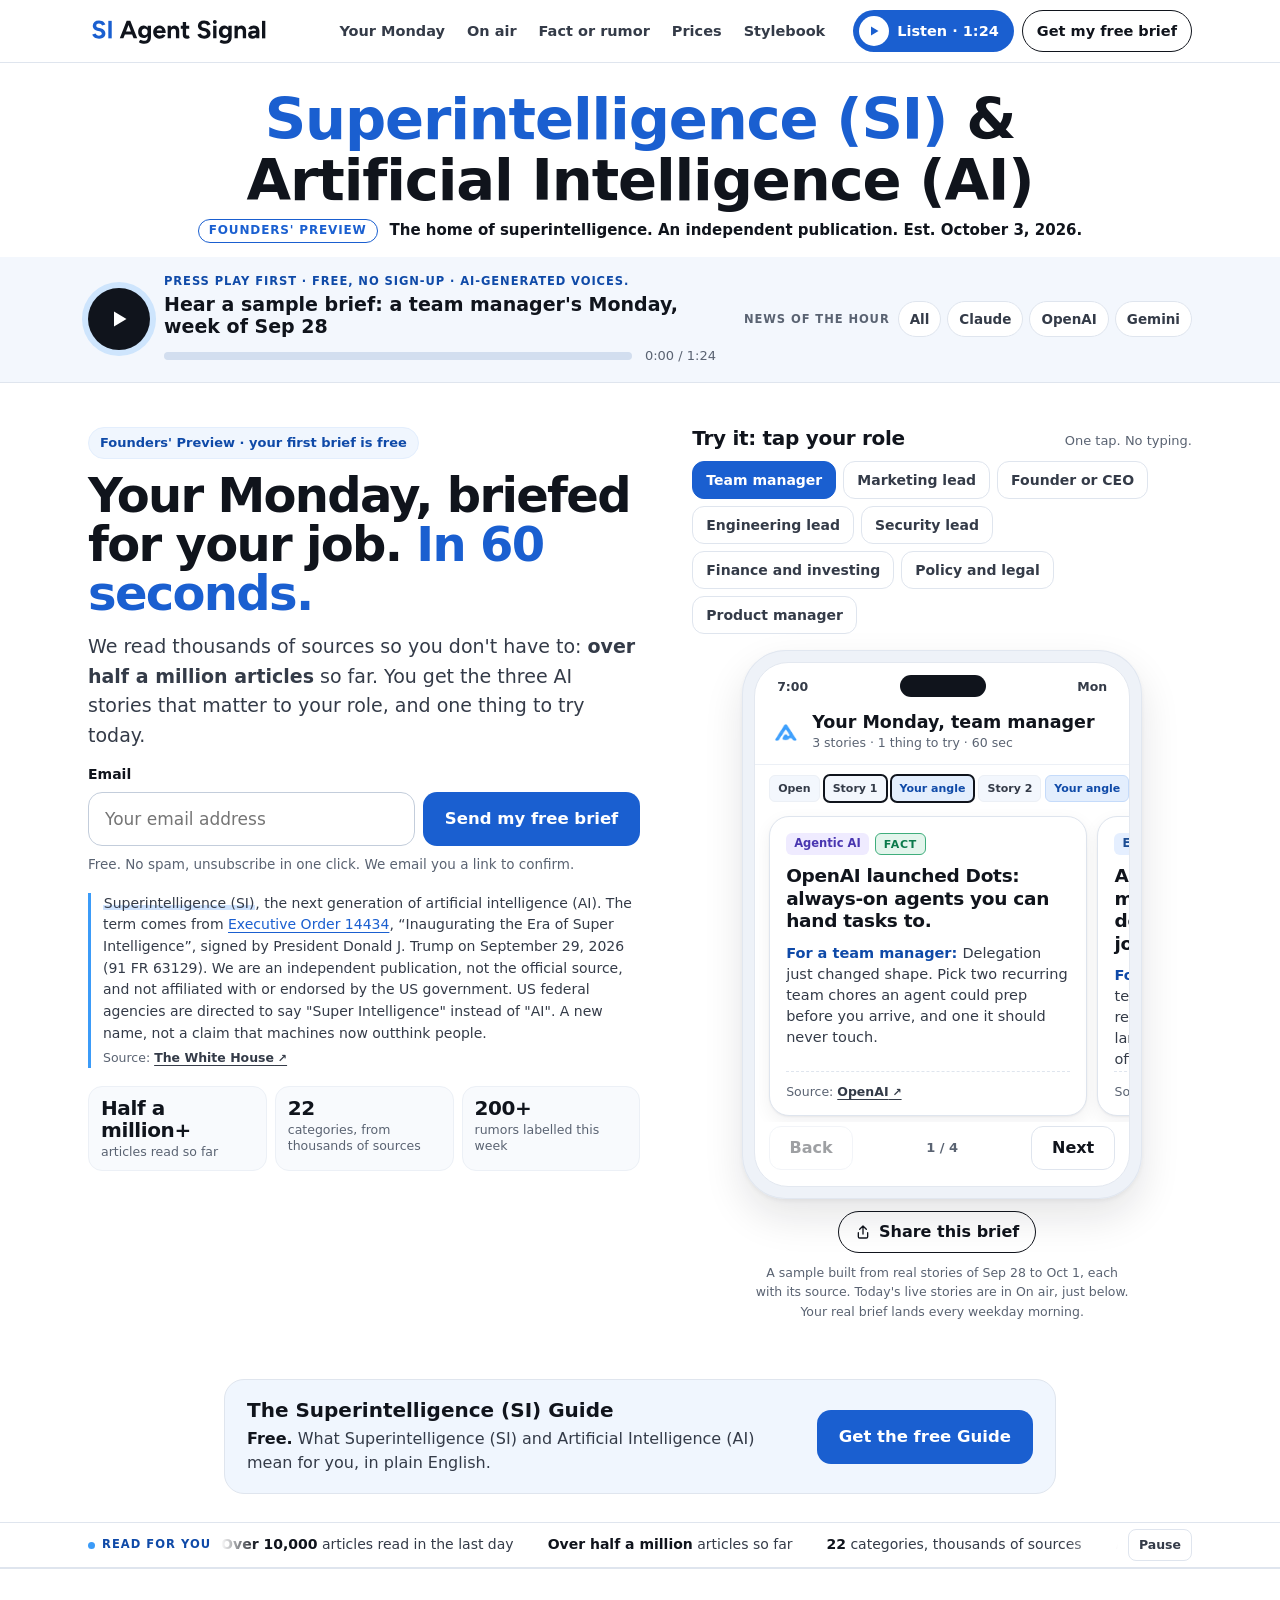
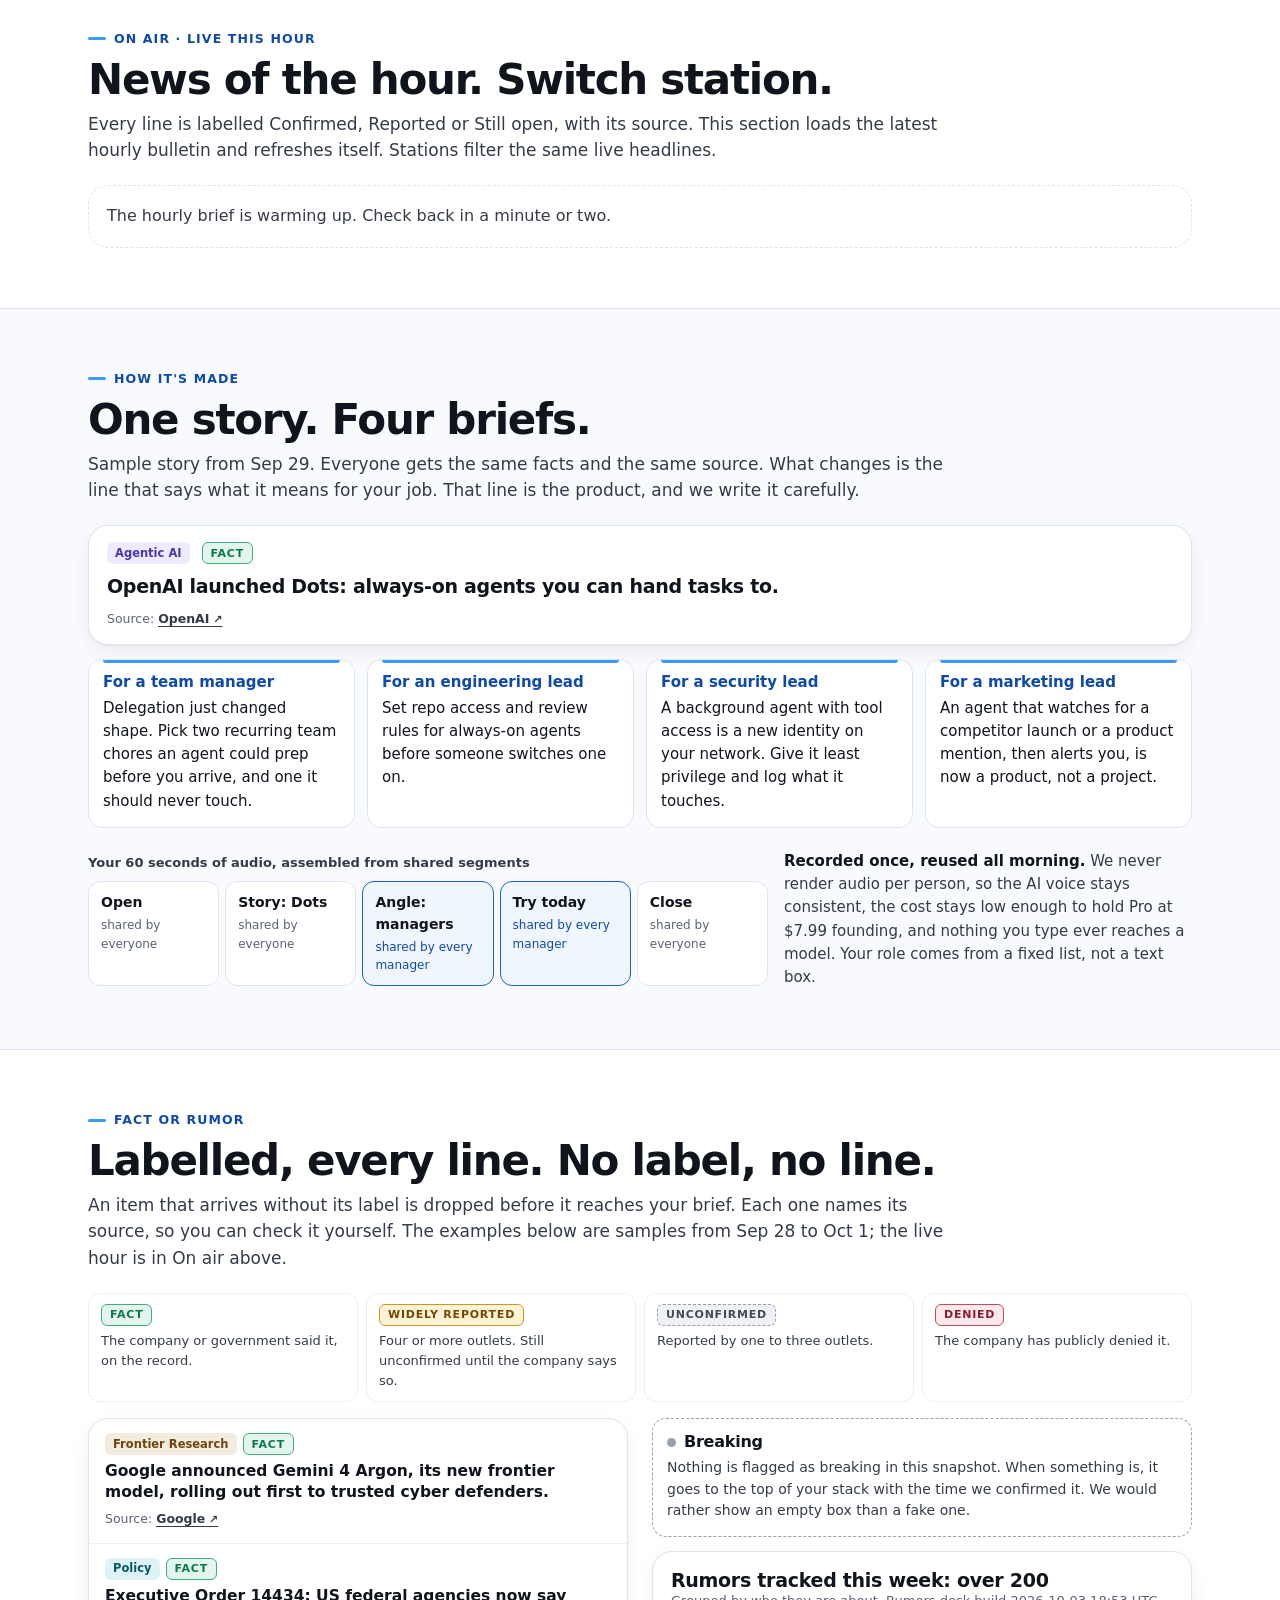
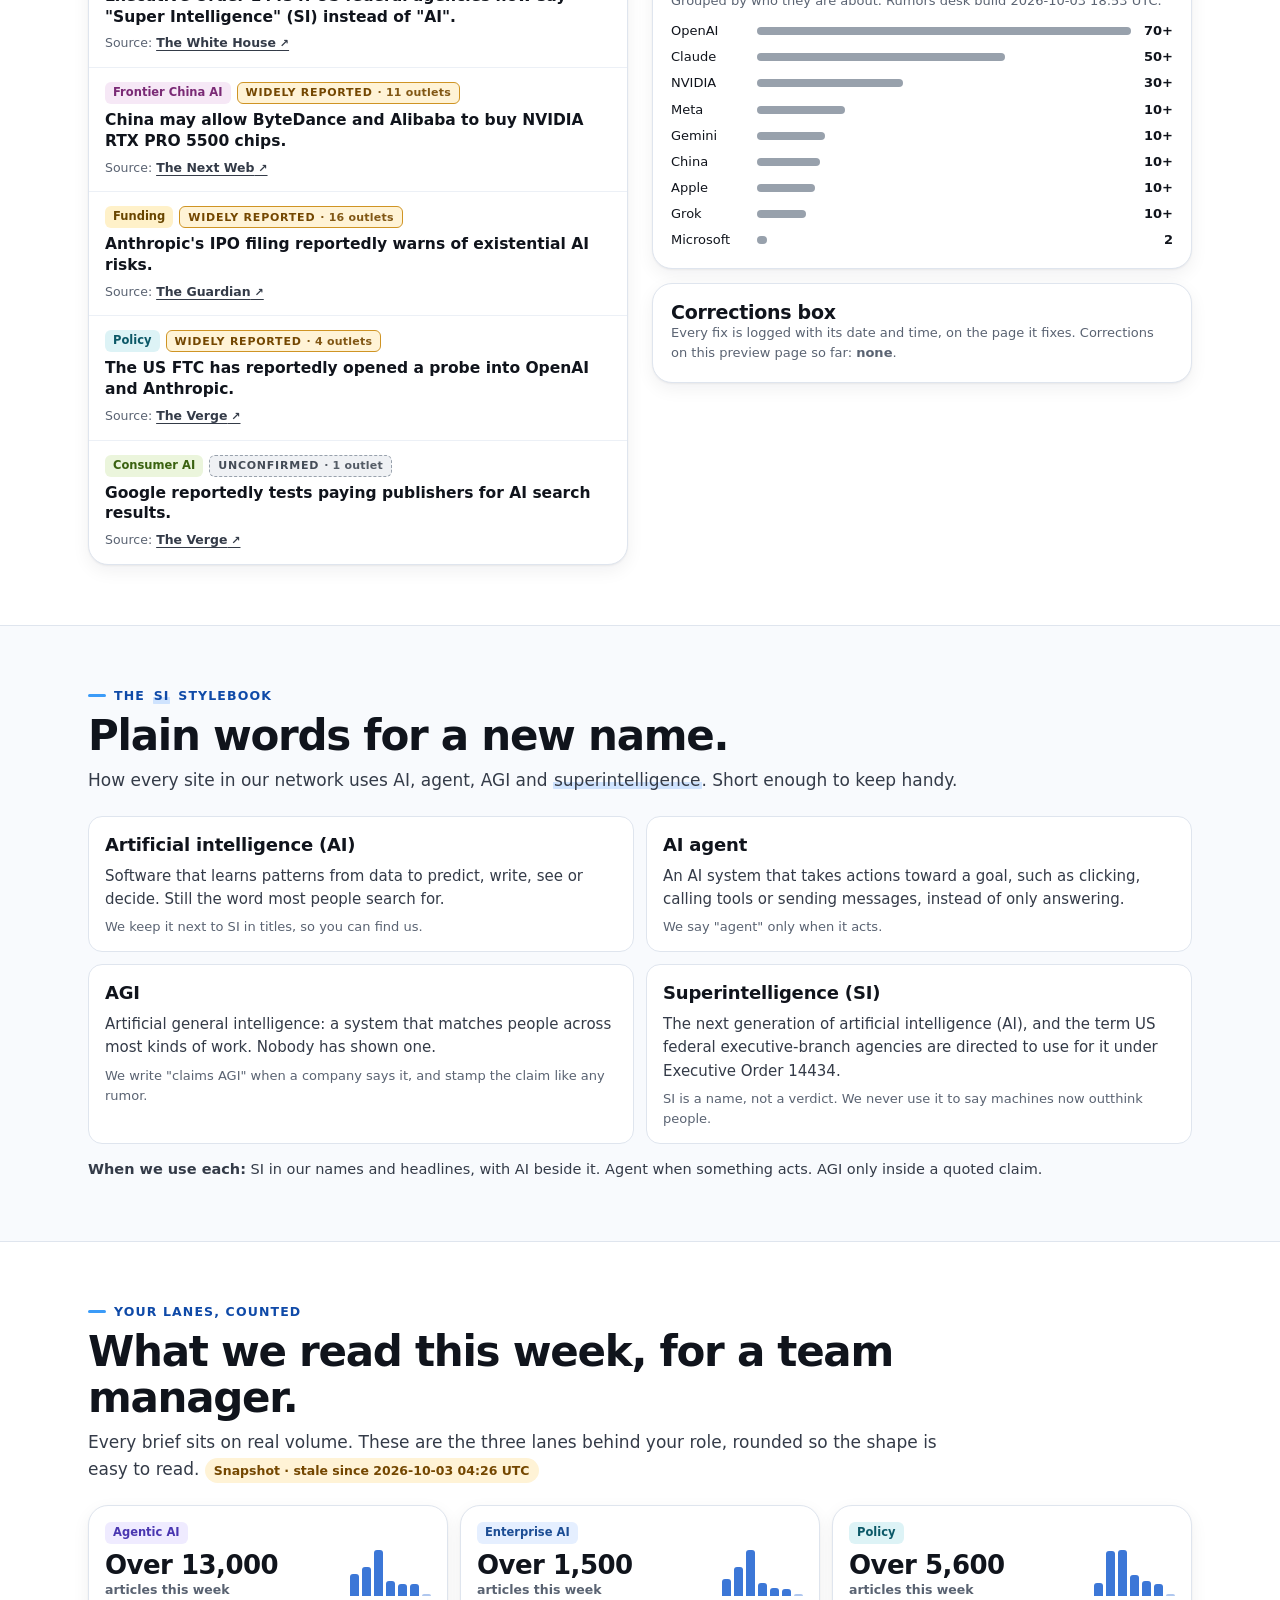
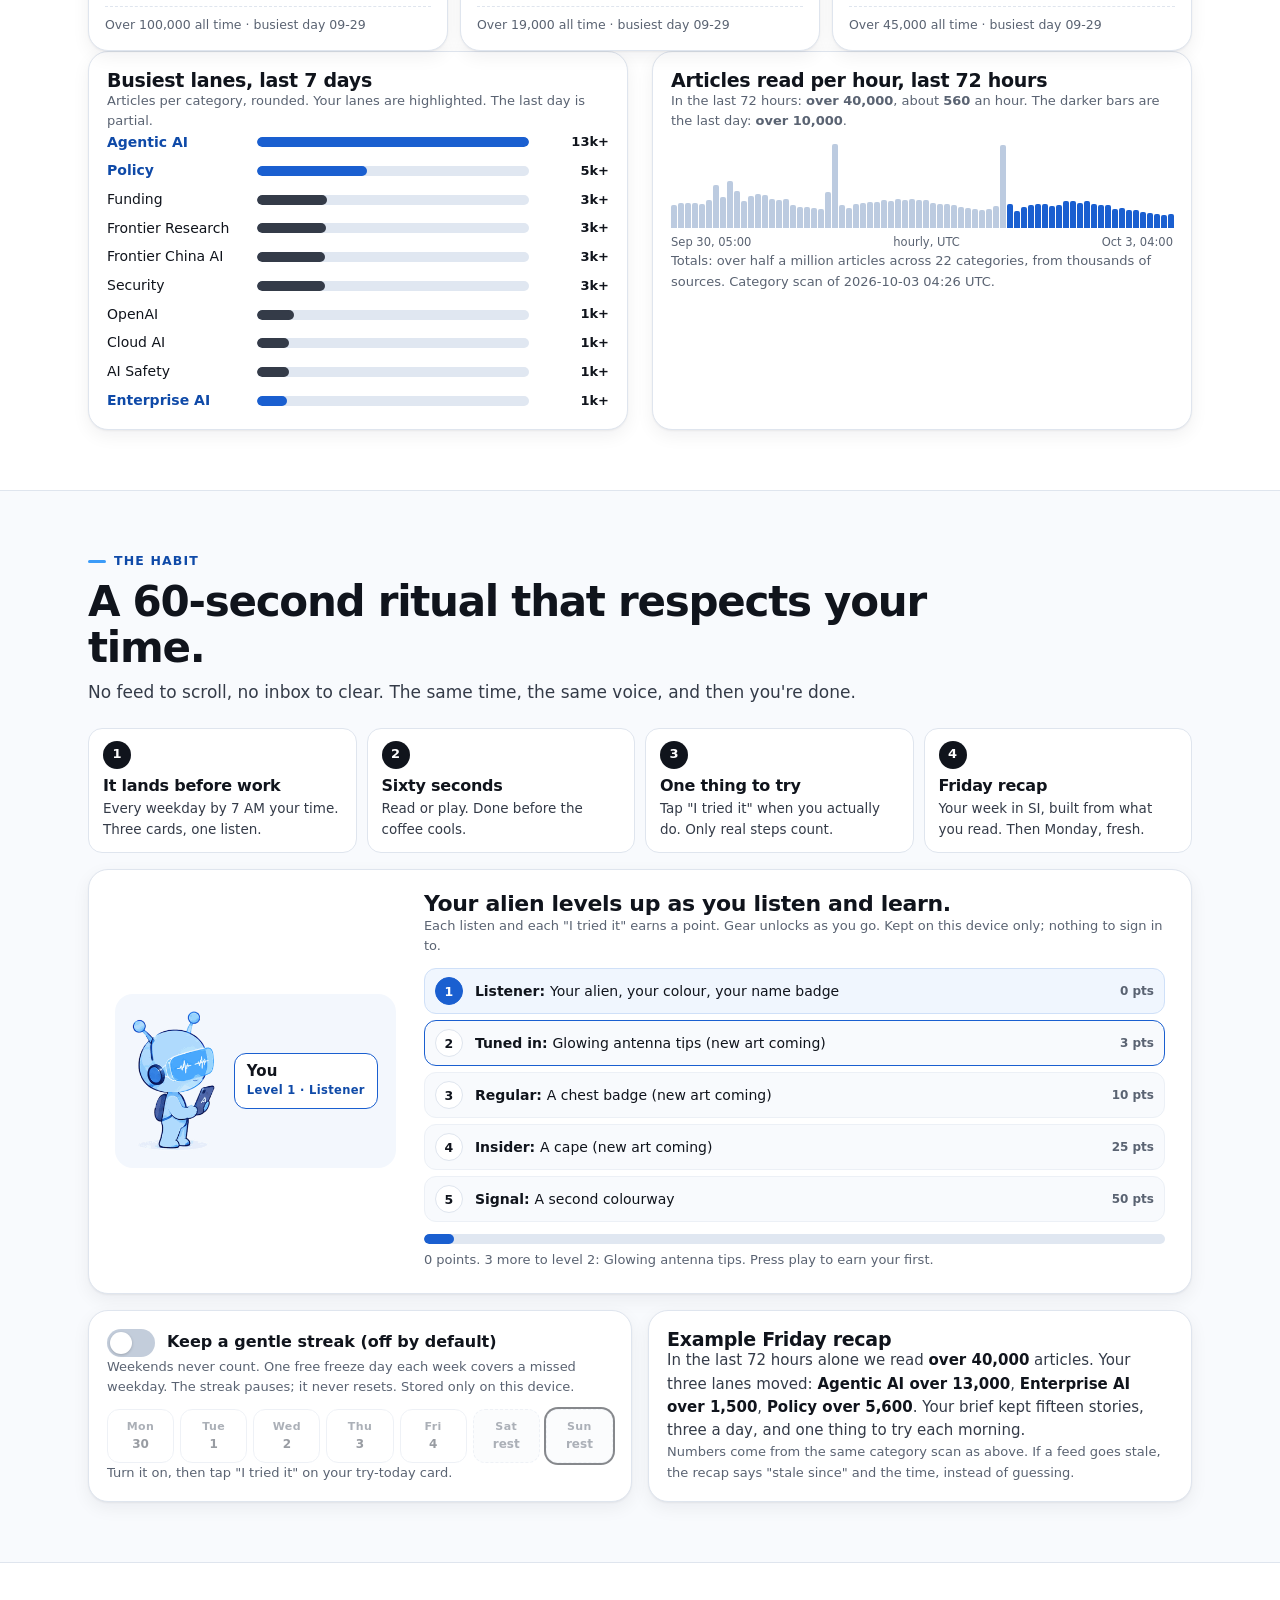
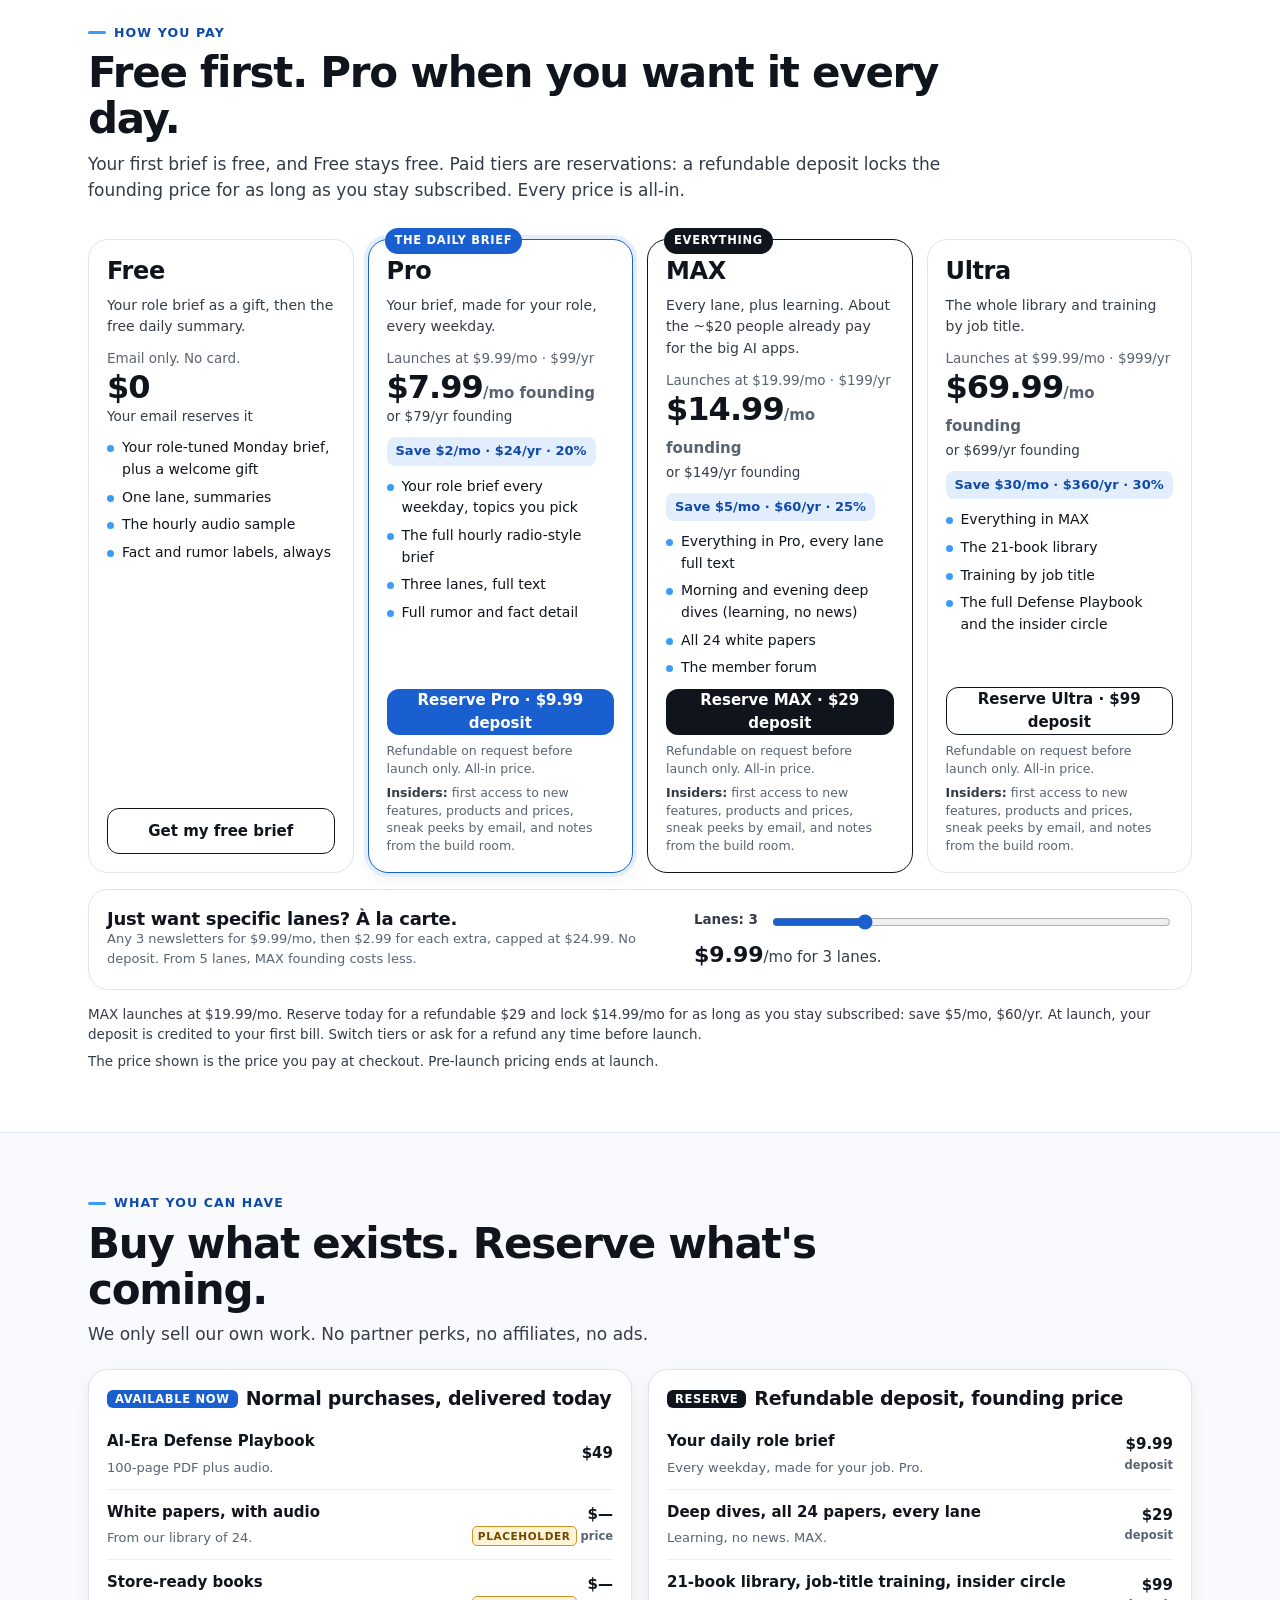
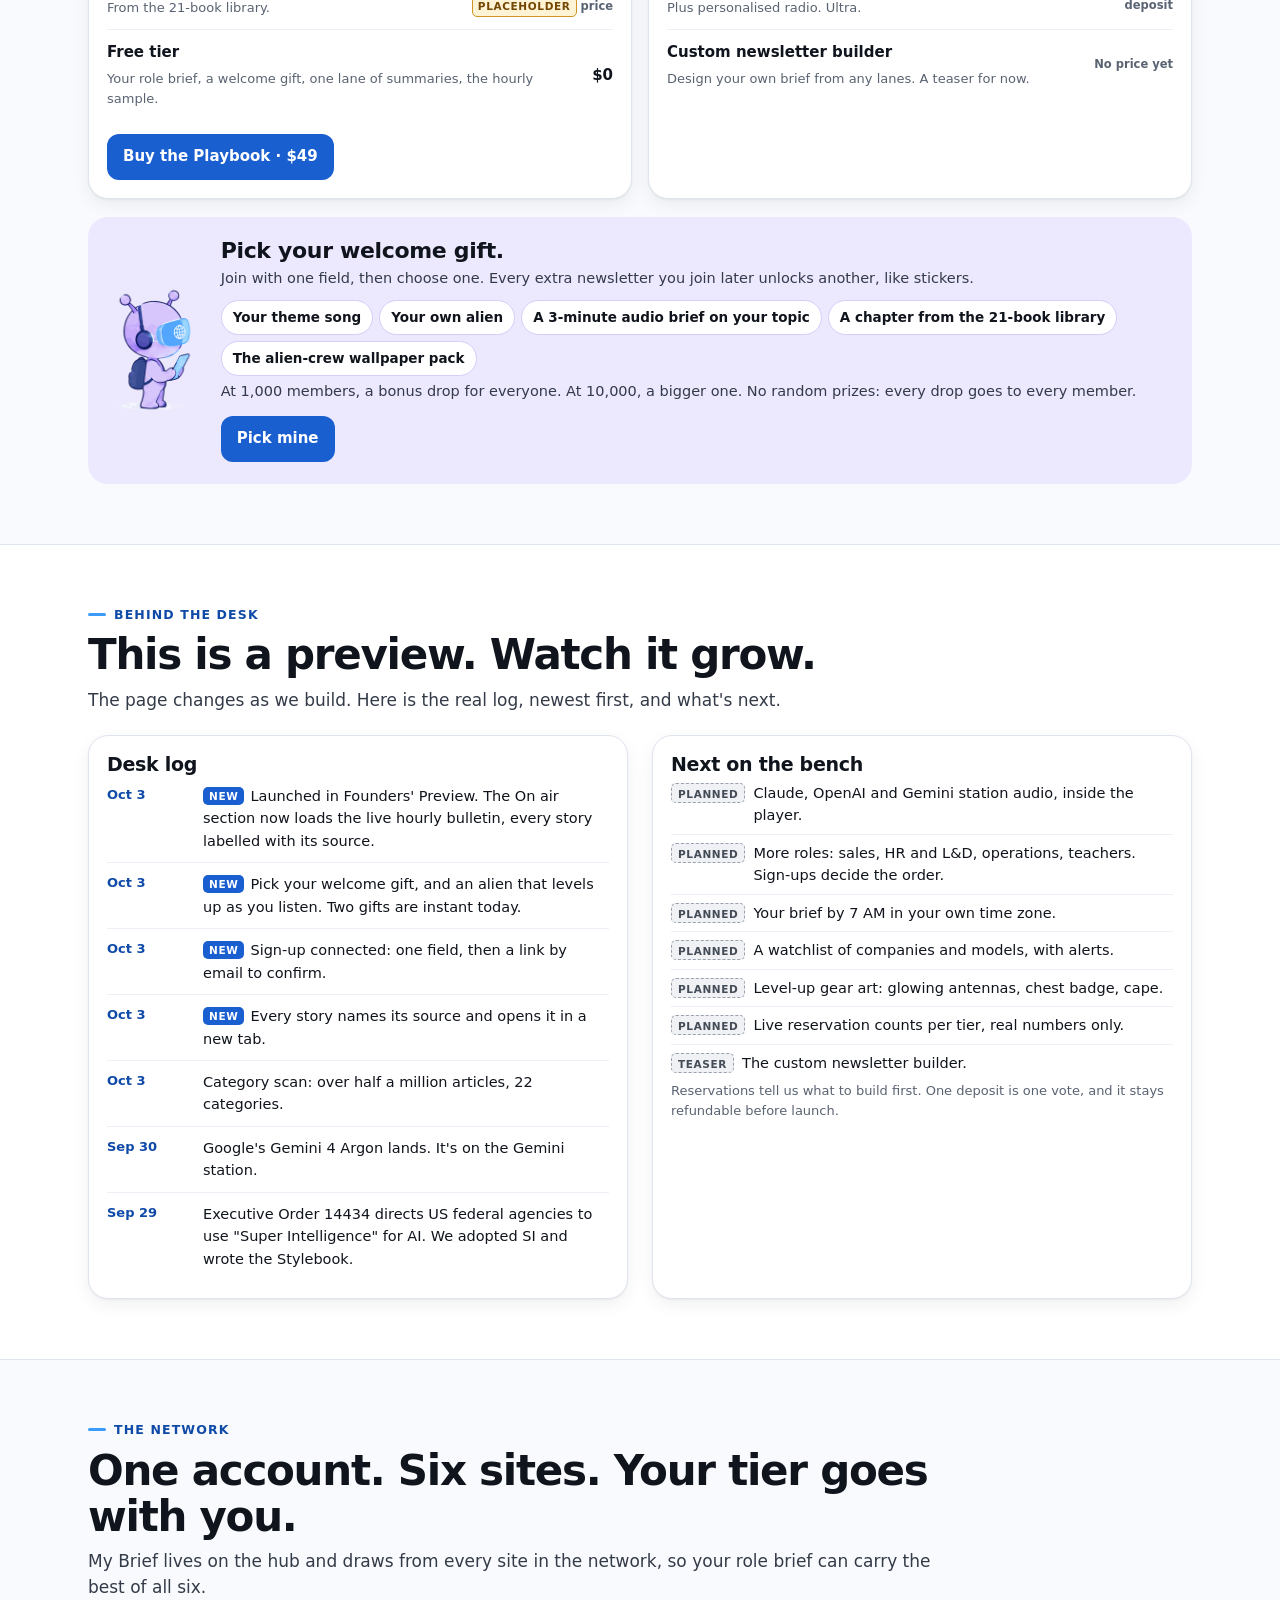
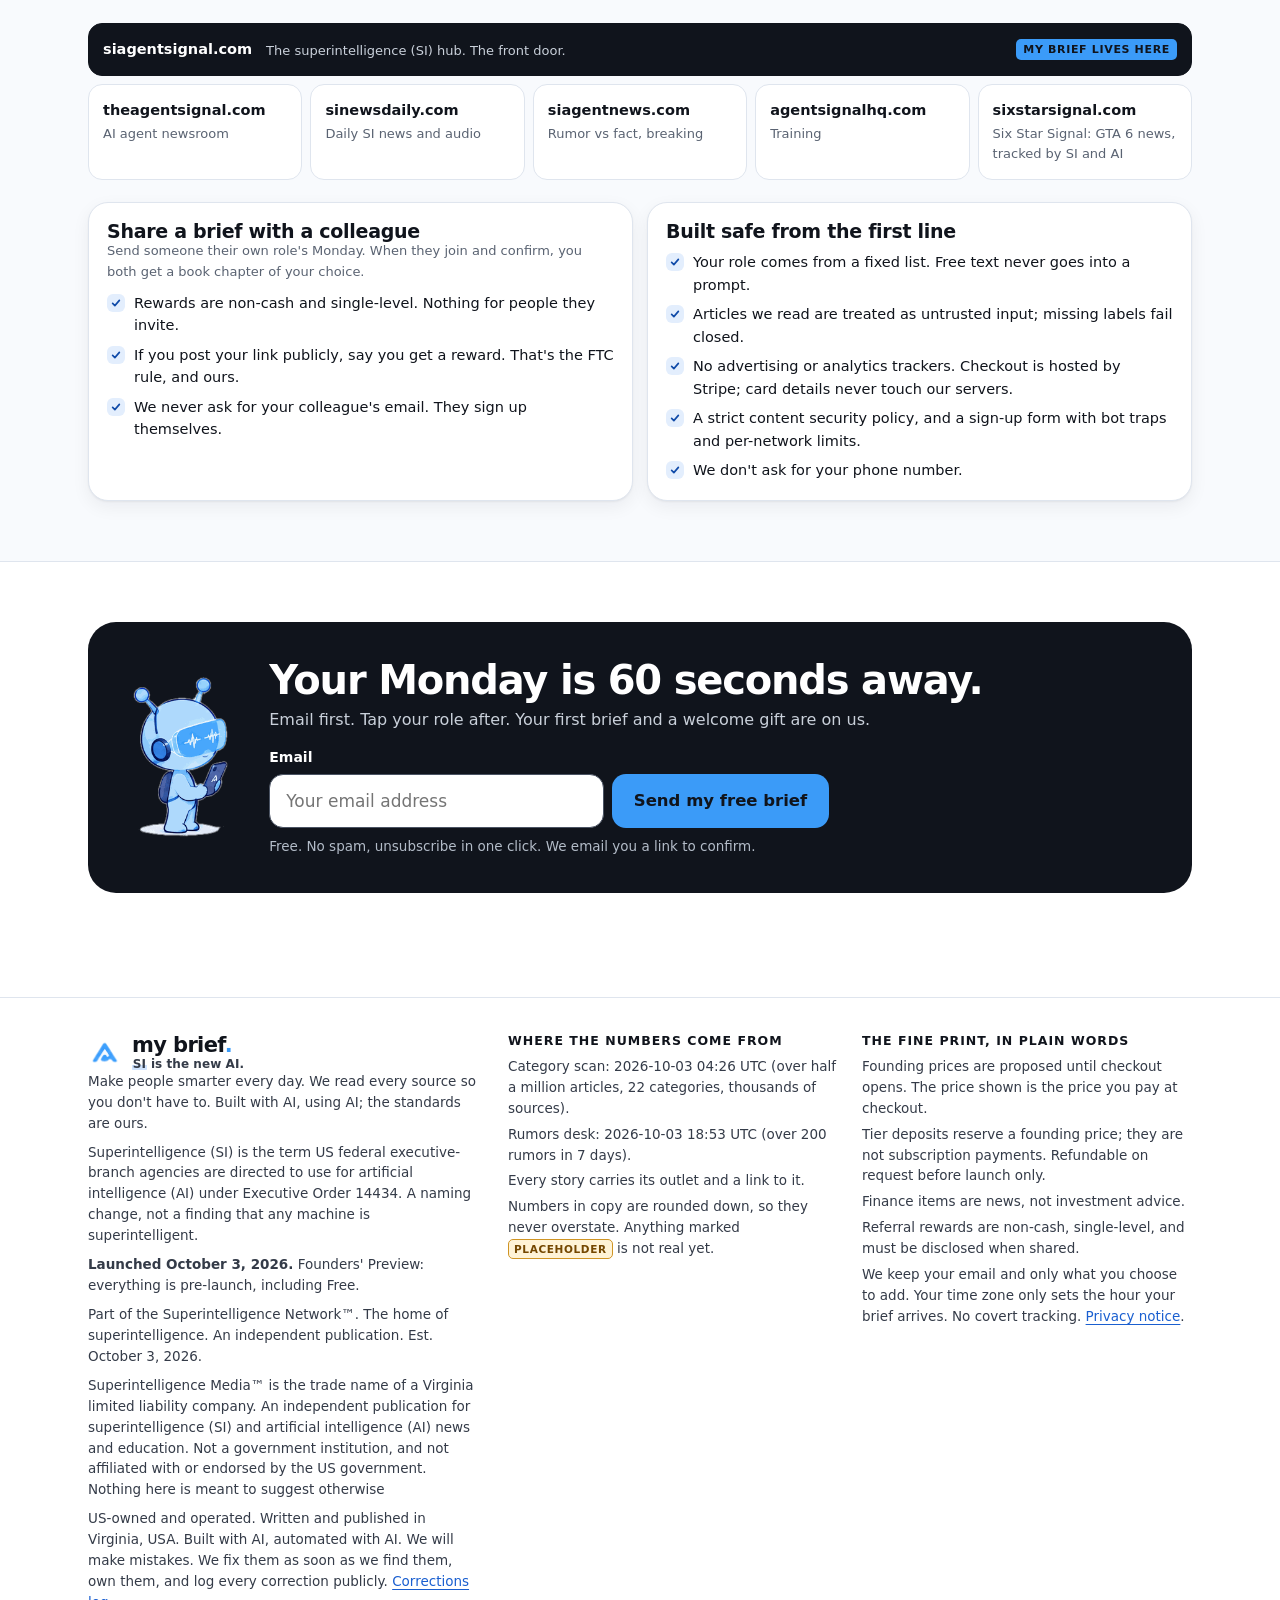
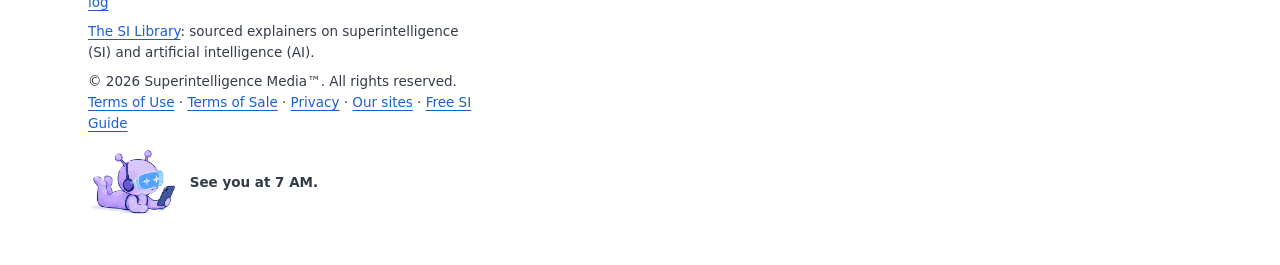
==== commit f725b7ca: "Legal wordings A-E (approved 10-04) Co-Authored-By: Claude Sonnet 5.5 <noreply@anthropic.com>" ====
--- a/index.html
+++ b/index.html
@@ -70,7 +70,7 @@
 </header>
 <div class="wrap">
   <p class="terms"><span class="t-si">Superintelligence (SI)</span> <span class="t-amp">&amp;</span> <span class="t-ai">Artificial Intelligence (AI)</span></p>
-  <p class="launched"><span class="fp">Founders' Preview</span> <b>The home of superintelligence. Est. October 3, 2026.</b></p>
+  <p class="launched"><span class="fp">Founders' Preview</span> <b>The home of superintelligence. An independent publication. Est. October 3, 2026.</b></p>
 </div>
 
 <section class="player" aria-label="Listen first">
@@ -124,7 +124,7 @@
         <div class="flow js-flow" role="region" aria-label="Your sign-up" hidden></div>
       </div>
 
-      <p class="si-note"><span class="si">Superintelligence (SI)</span>, the next generation of artificial intelligence (AI). The term comes from <a href="https://www.federalregister.gov/d/2026-20321" target="_blank" rel="noopener noreferrer">Executive Order 14434<span class="sr"> (opens in a new tab)</span></a>, "Inaugurating the Era of Super Intelligence", signed by President Donald J. Trump on September 29, 2026 (91 FR 63129). US federal agencies are directed to say "Super Intelligence" instead of "AI". A new name, not a claim that machines now outthink people. We are an independent publication, not the official source, and not affiliated with or endorsed by the US government. <span class="src">Source: <a href="https://www.whitehouse.gov/presidential-actions/2026/09/inaugurating-the-era-of-super-intelligence/" target="_blank" rel="noopener">The White House<span class="sr"> (opens in a new tab)</span></a></span></p>
+      <p class="si-note"><span class="si">Superintelligence (SI)</span>, the next generation of artificial intelligence (AI). The term comes from <a href="https://www.federalregister.gov/d/2026-20321" target="_blank" rel="noopener noreferrer" aria-label="Executive Order 14434 in the Federal Register (opens in a new tab)">Executive Order 14434</a>, “Inaugurating the Era of Super Intelligence”, signed by President Donald J. Trump on September 29, 2026 (91 FR 63129). We are an independent publication, not the official source, and not affiliated with or endorsed by the US government. US federal agencies are directed to say "Super Intelligence" instead of "AI". A new name, not a claim that machines now outthink people. <span class="src">Source: <a href="https://www.whitehouse.gov/presidential-actions/2026/09/inaugurating-the-era-of-super-intelligence/" target="_blank" rel="noopener">The White House<span class="sr"> (opens in a new tab)</span></a></span></p>
 
       <ul class="proof">
         <li><b data-k="articlesShort">Half a million+</b><span>articles read so far</span></li>
@@ -611,7 +611,9 @@
         <p>Make people smarter every day. We read every source so you don't have to. Built with AI, using AI; the standards are ours.</p>
         <p>Superintelligence (SI) is the term US federal executive-branch agencies are directed to use for artificial intelligence (AI) under Executive Order 14434. A naming change, not a finding that any machine is superintelligent.</p>
         <p><b>Launched October 3, 2026.</b> Founders' Preview: everything is pre-launch, including Free.</p>
+        <p>Part of the Superintelligence Network™. The home of superintelligence. An independent publication. Est. October 3, 2026.</p>
         <p>Superintelligence Media™ is the trade name of a Virginia limited liability company. An independent publication for superintelligence (SI) and artificial intelligence (AI) news and education. Not a government institution, and not affiliated with or endorsed by the US government. Nothing here is meant to suggest otherwise</p>
+<p>US-owned and operated. Written and published in Virginia, USA. Built with AI, automated with AI. We will make mistakes. We fix them as soon as we find them, own them, and log every correction publicly. <a href="https://siagentsignal.com/corrections.html" target="_blank" rel="noopener">Corrections log</a></p>
         <p><a href="si/">The SI Library</a>: sourced explainers on superintelligence (SI) and artificial intelligence (AI).</p>
         <p>© 2026 Superintelligence Media™. All rights reserved. <a href="/terms.html">Terms of Use</a> &middot; <a href="/terms-of-sale.html">Terms of Sale</a> &middot; <a href="https://siagentsignal.com/privacy.html" target="_blank" rel="noopener">Privacy</a> &middot; <a href="/network.html">Our sites</a> &middot; <a href="https://siagentsignal.com/si/">Free SI Guide</a></p>
         <div class="signoff"><img src="img/alien-purple-lying.png" width="296" height="231" alt="A flat, pastel purple alien lying down, reading a phone"><span>See you at 7 AM.</span></div>
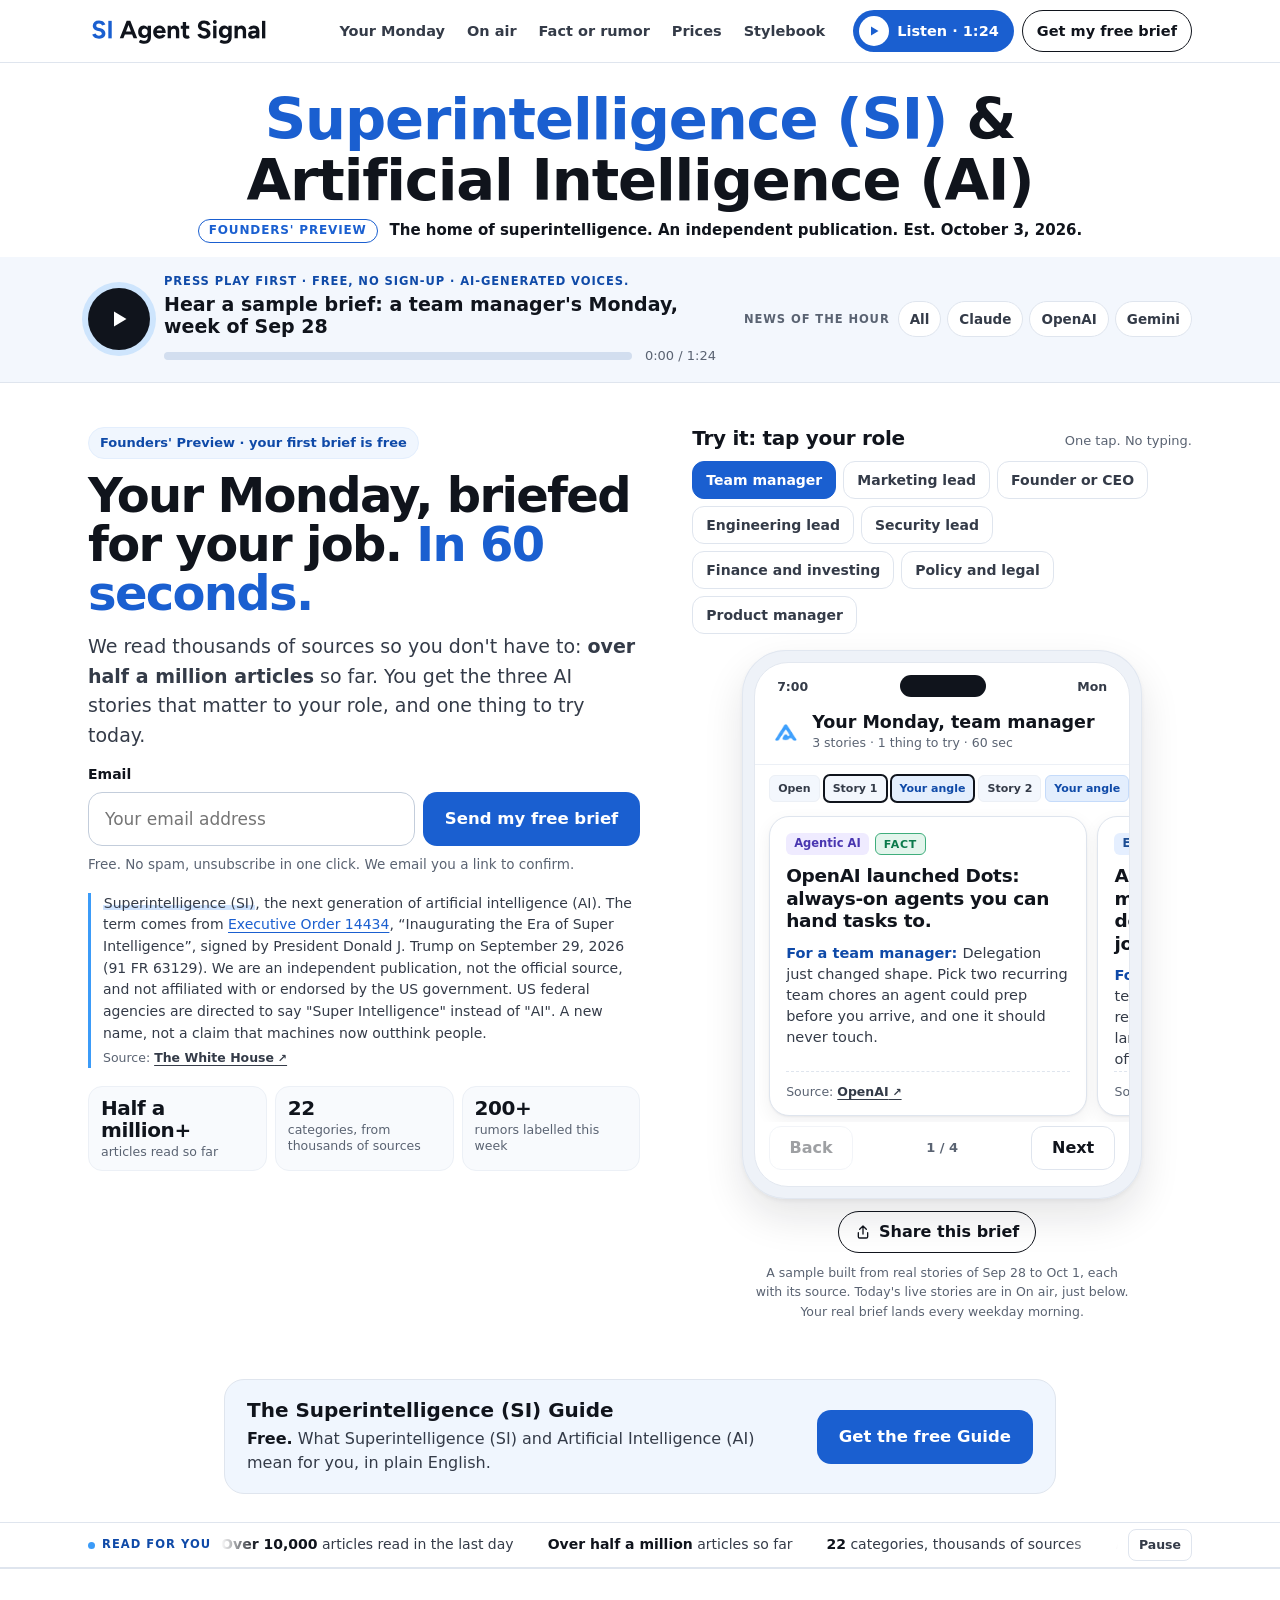
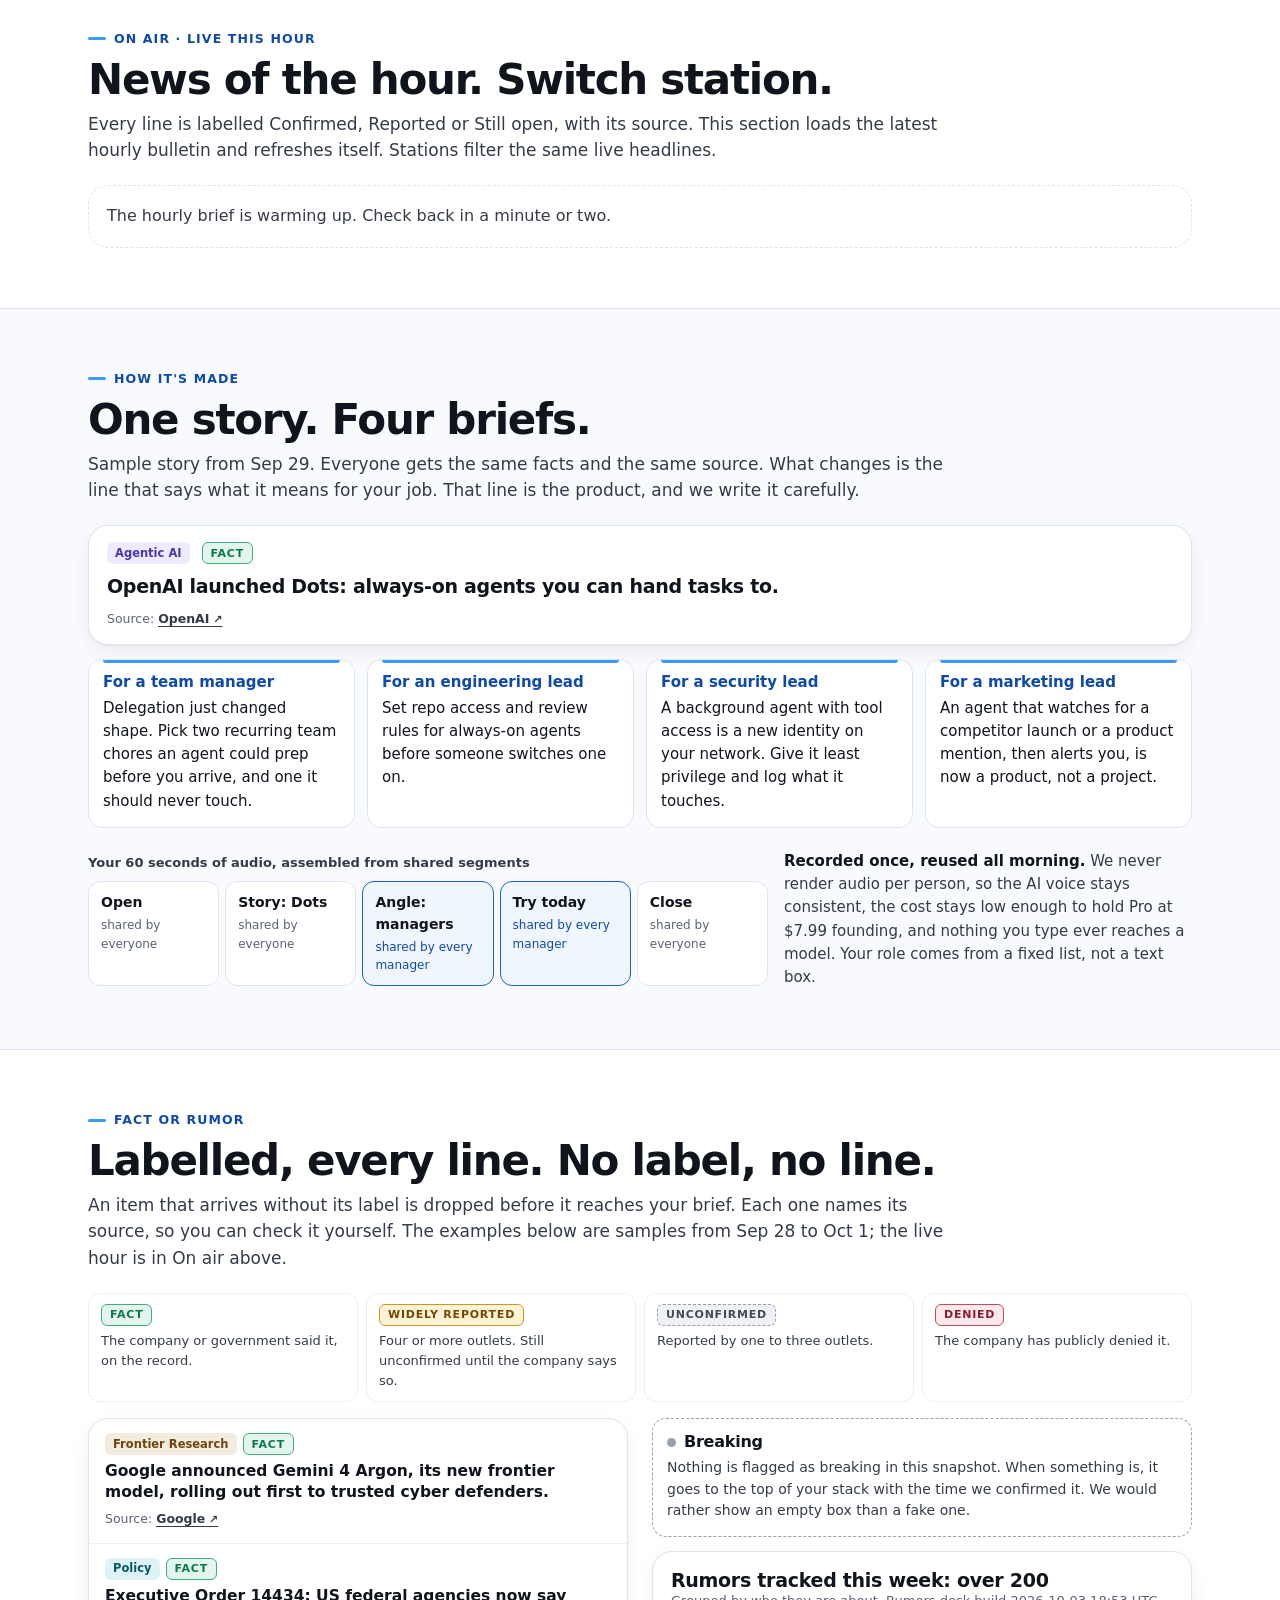
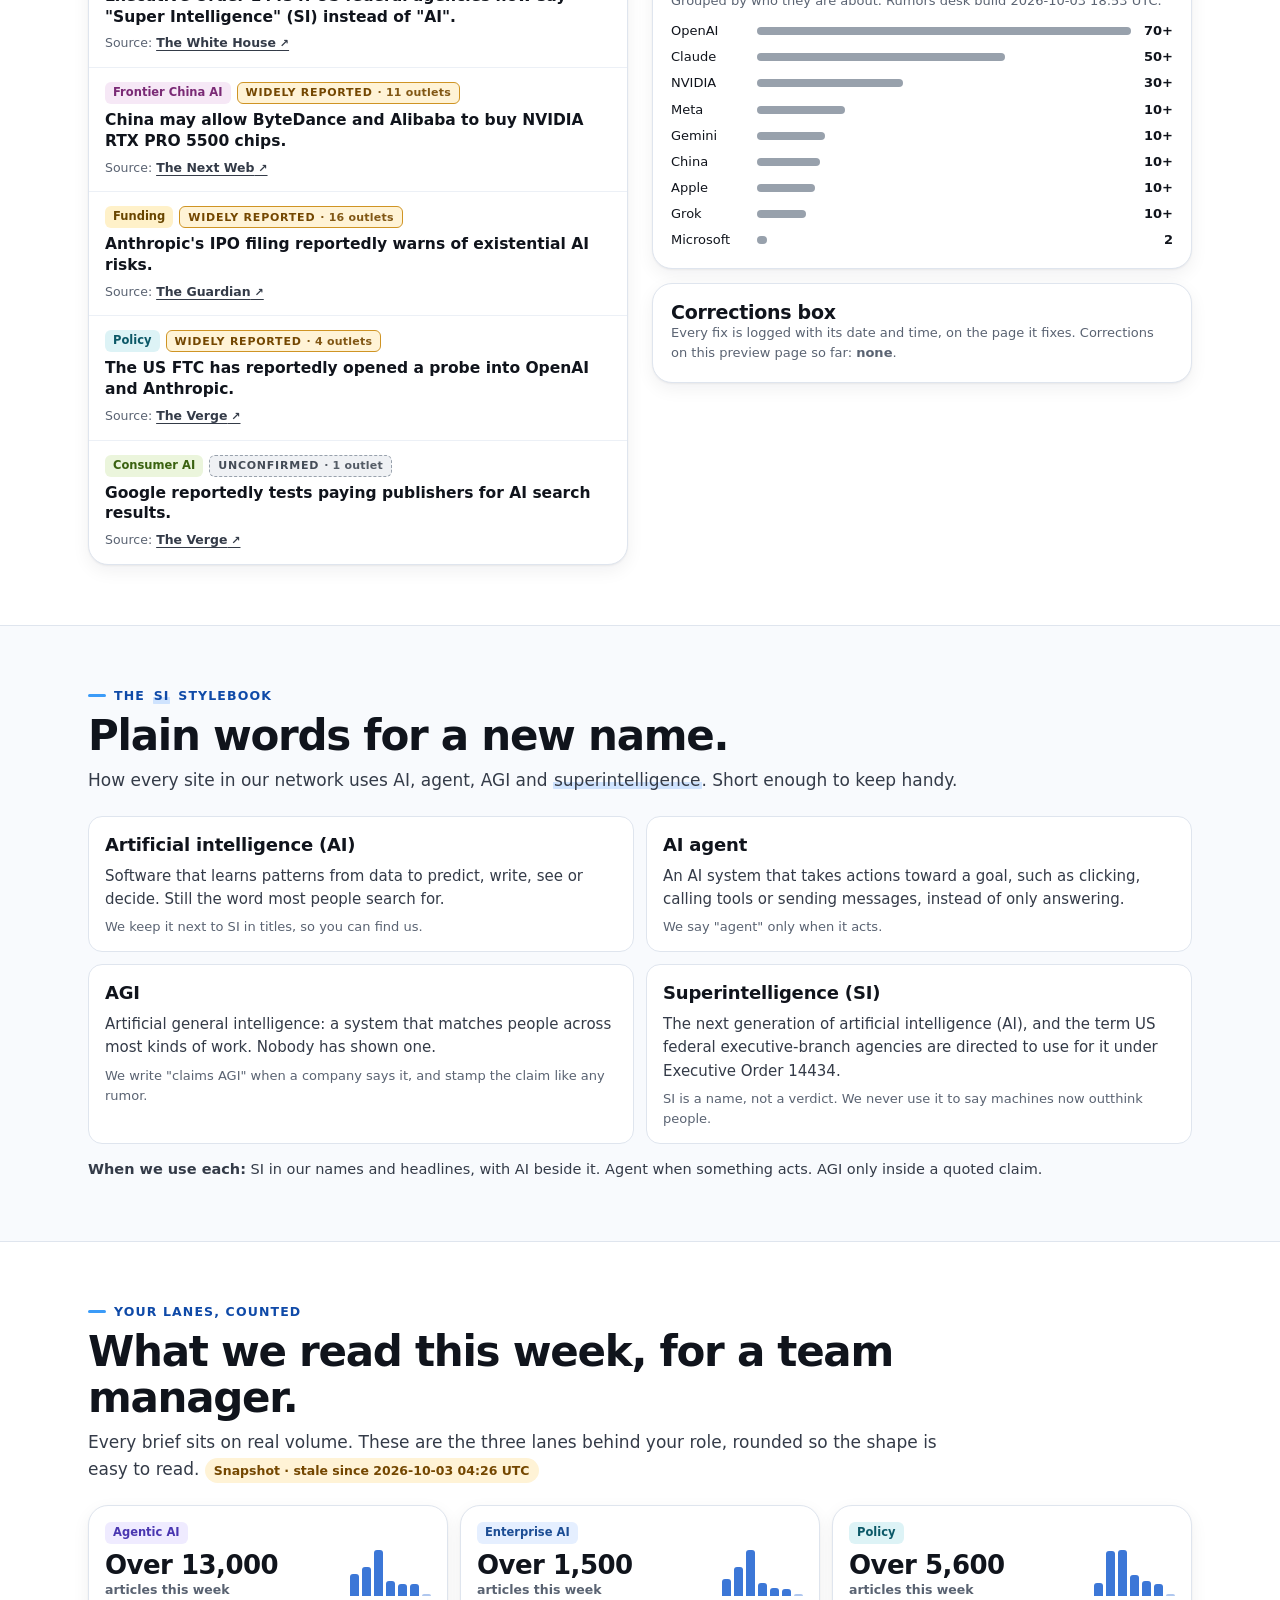
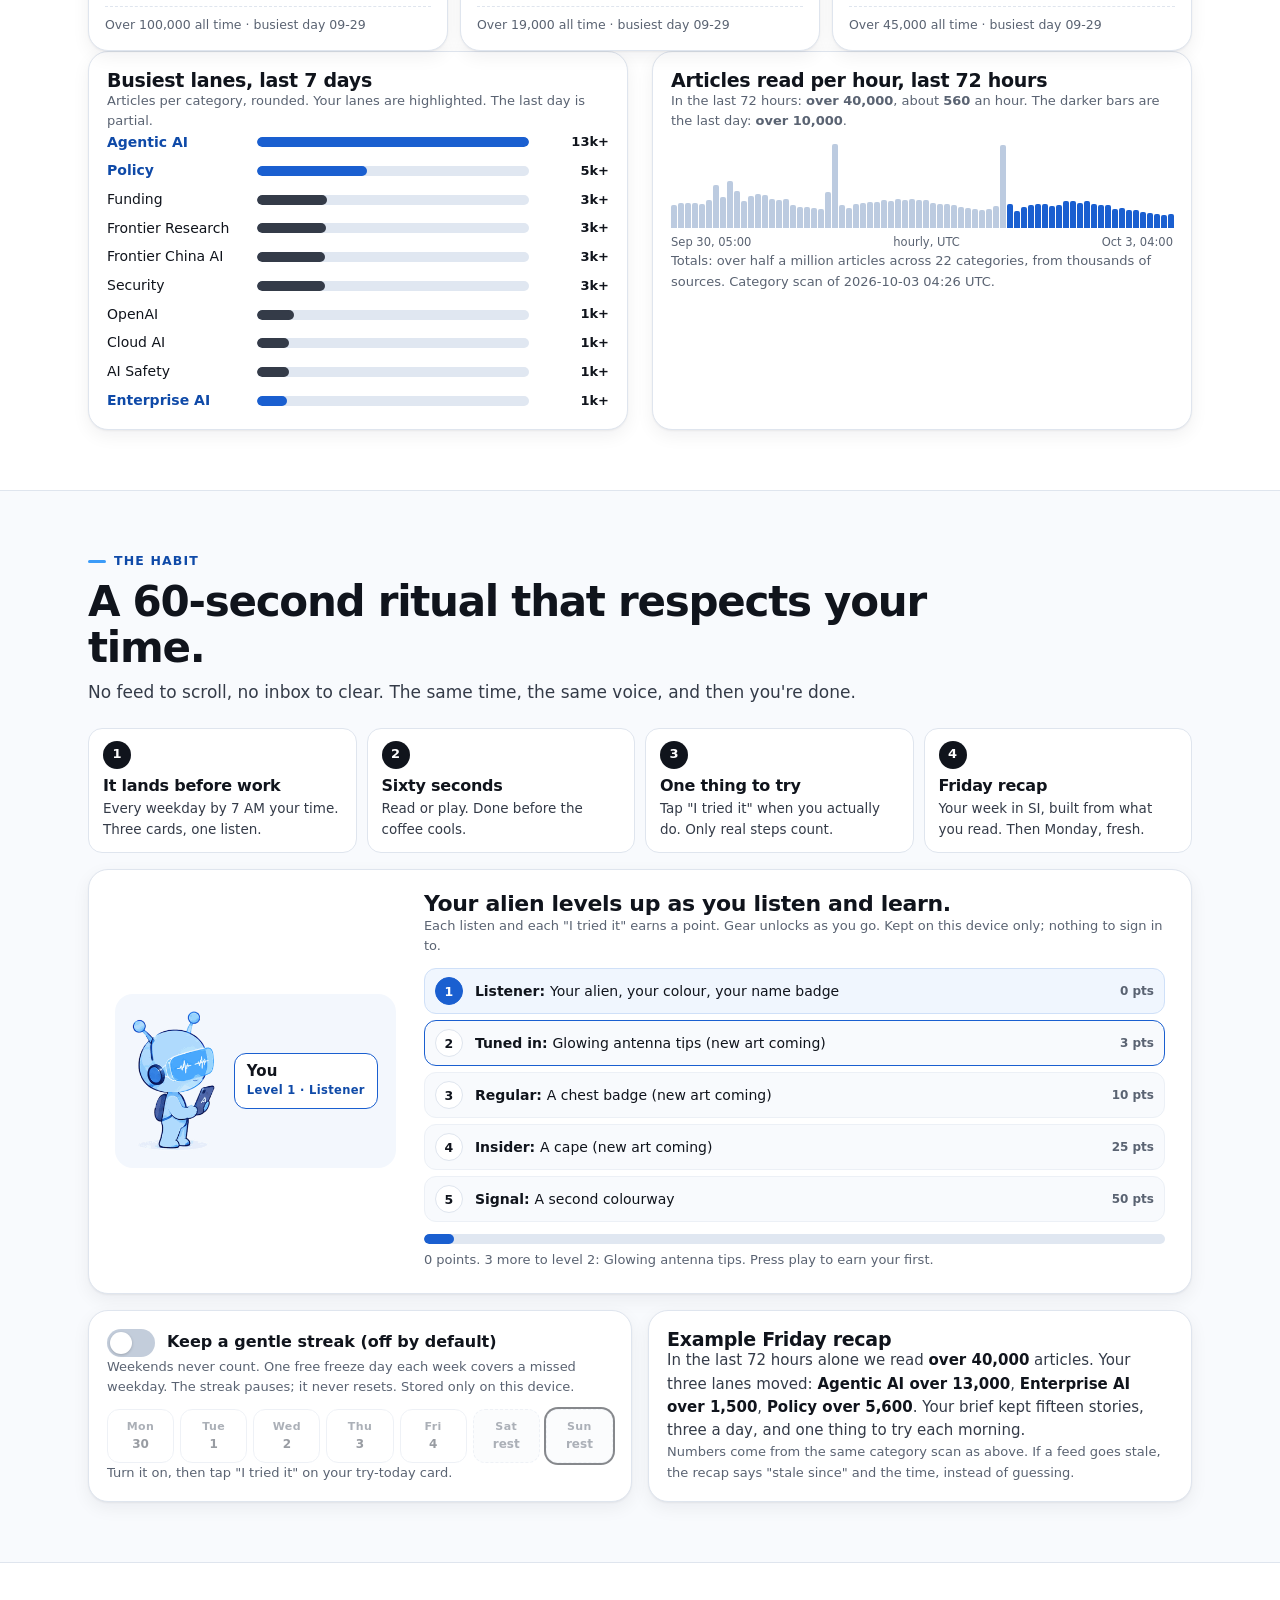
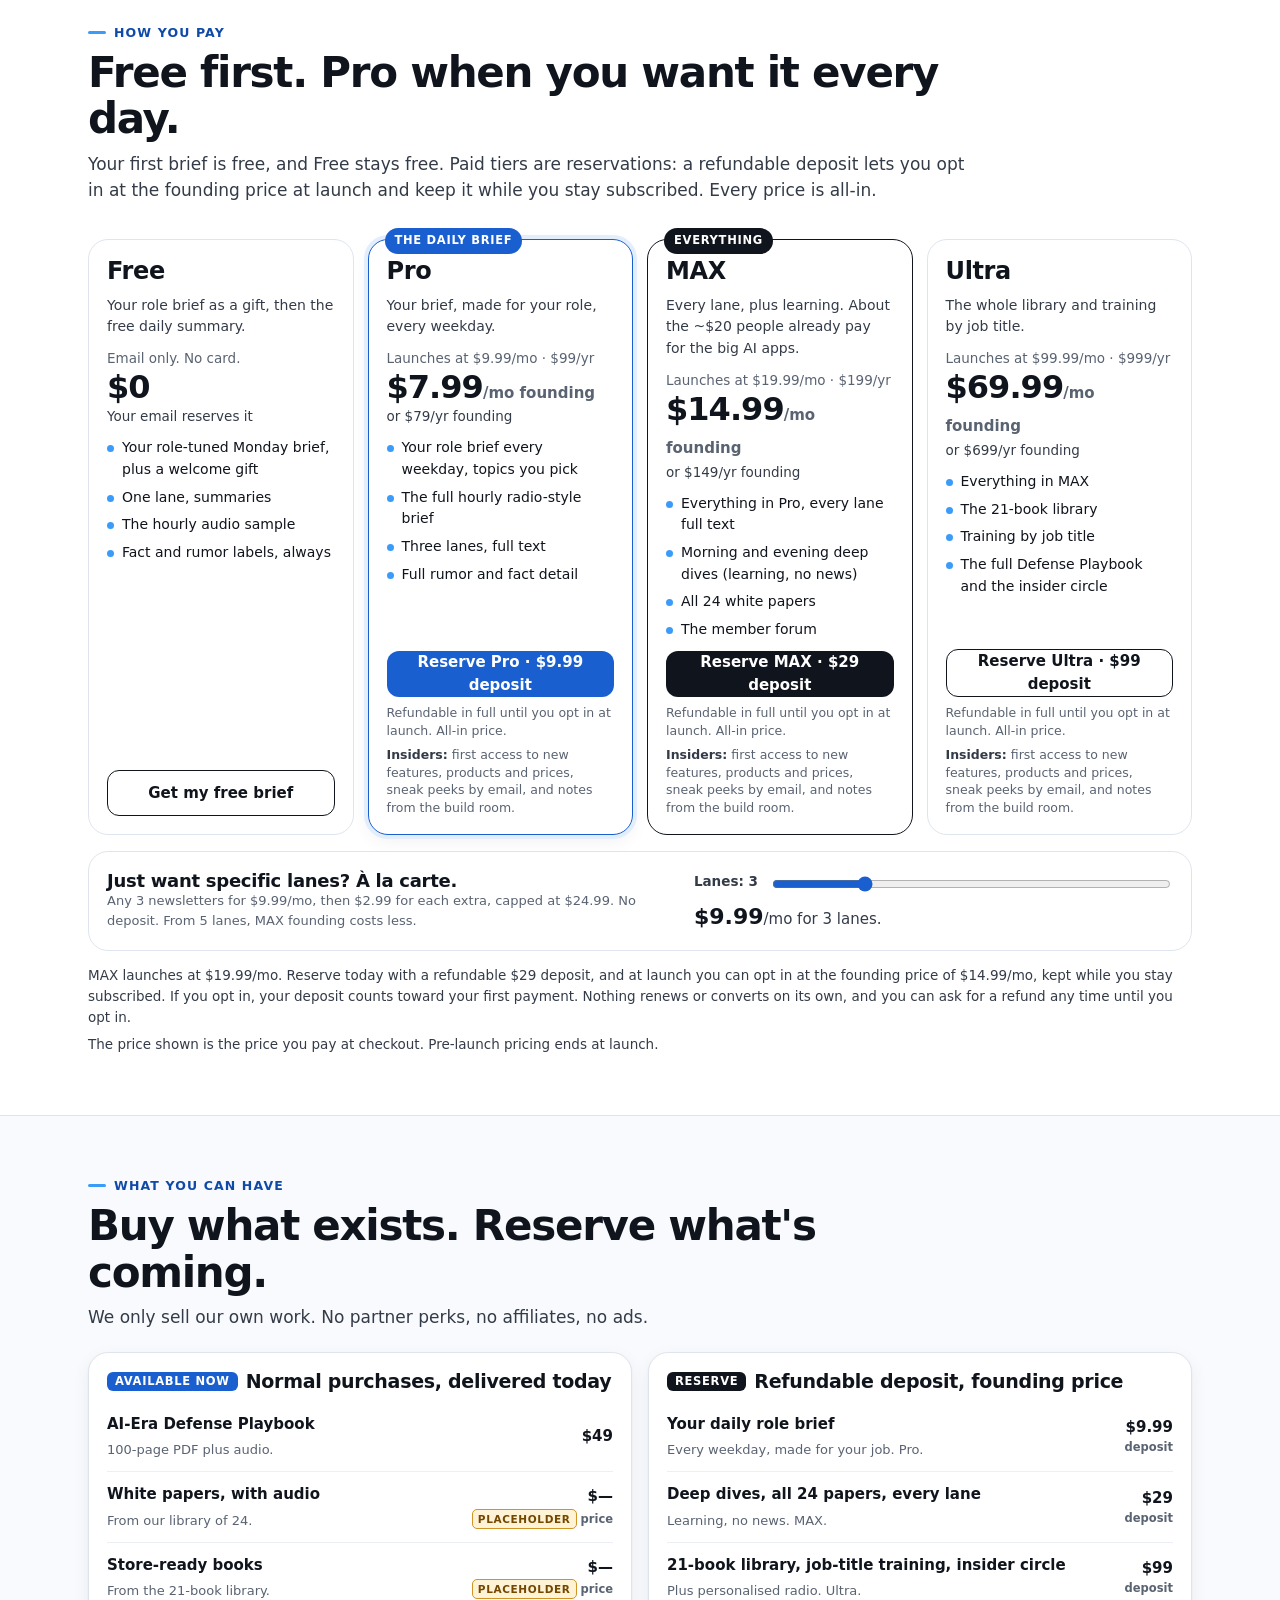
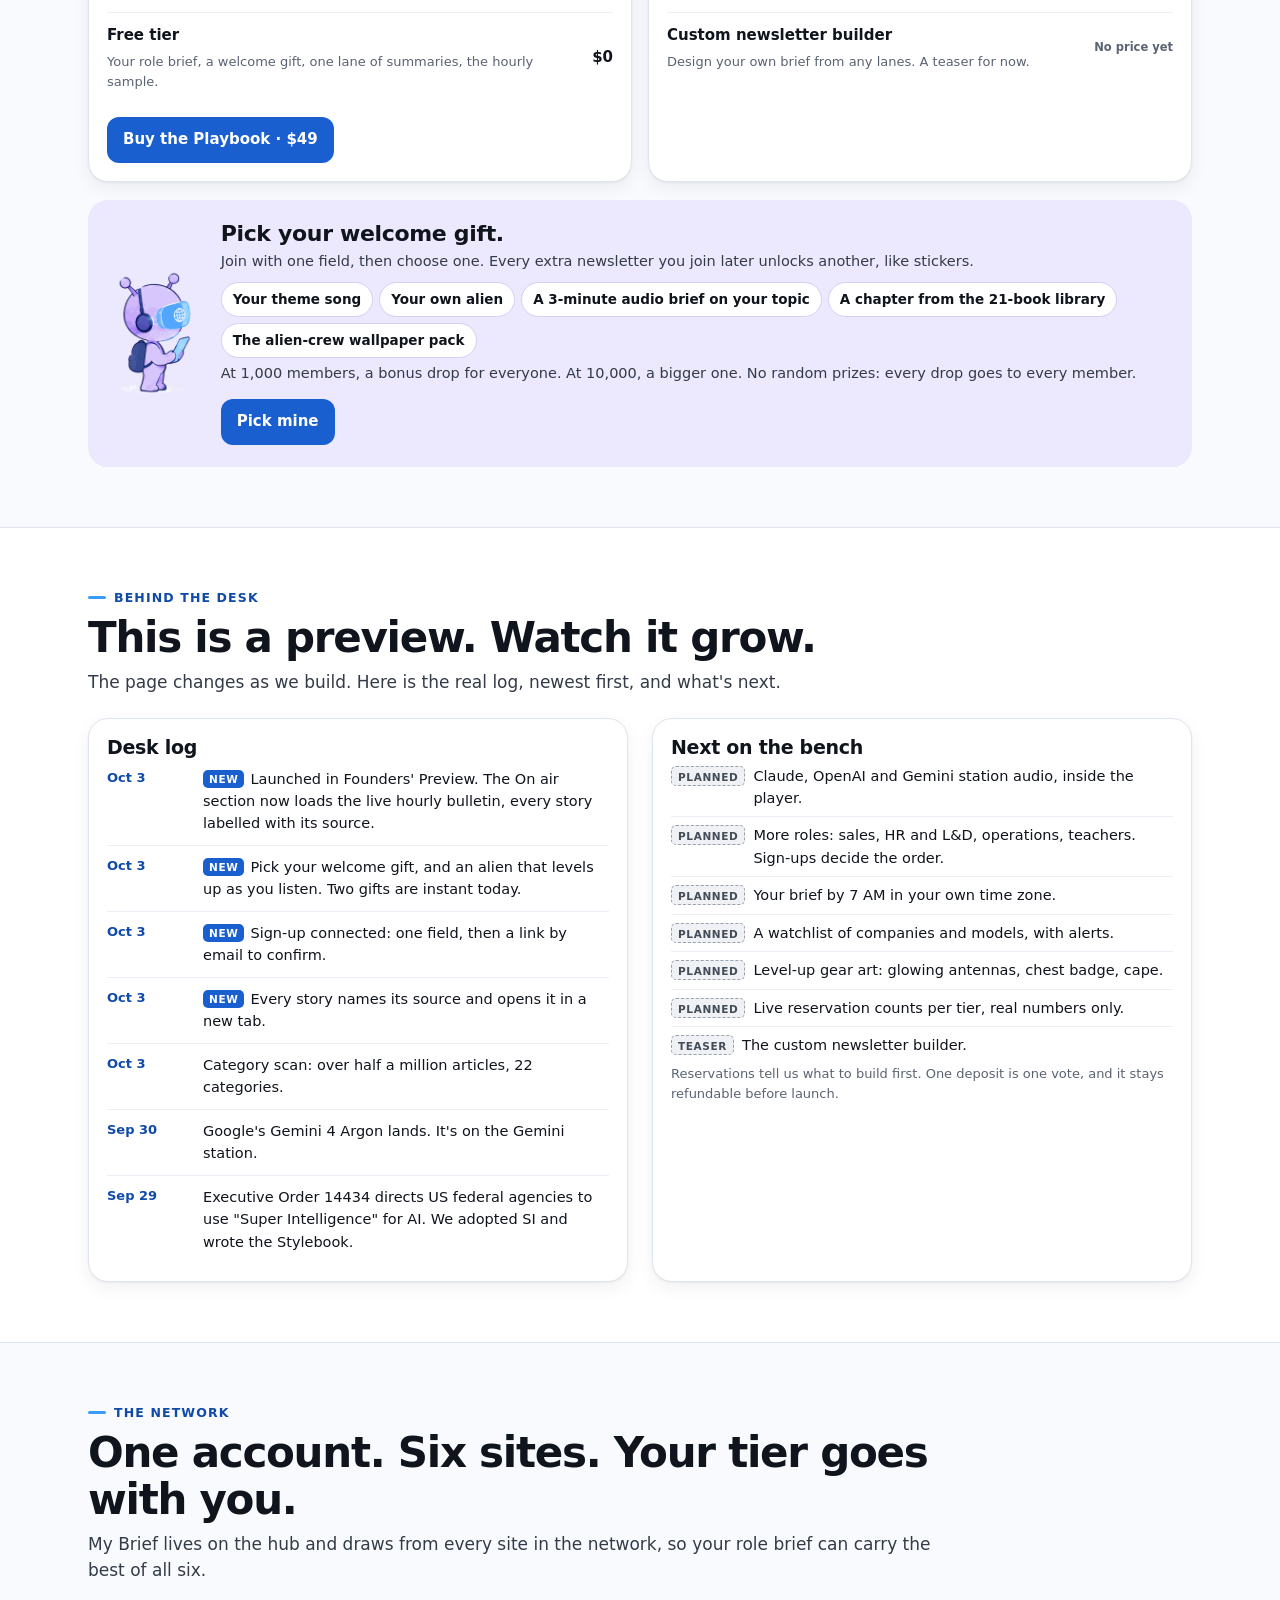
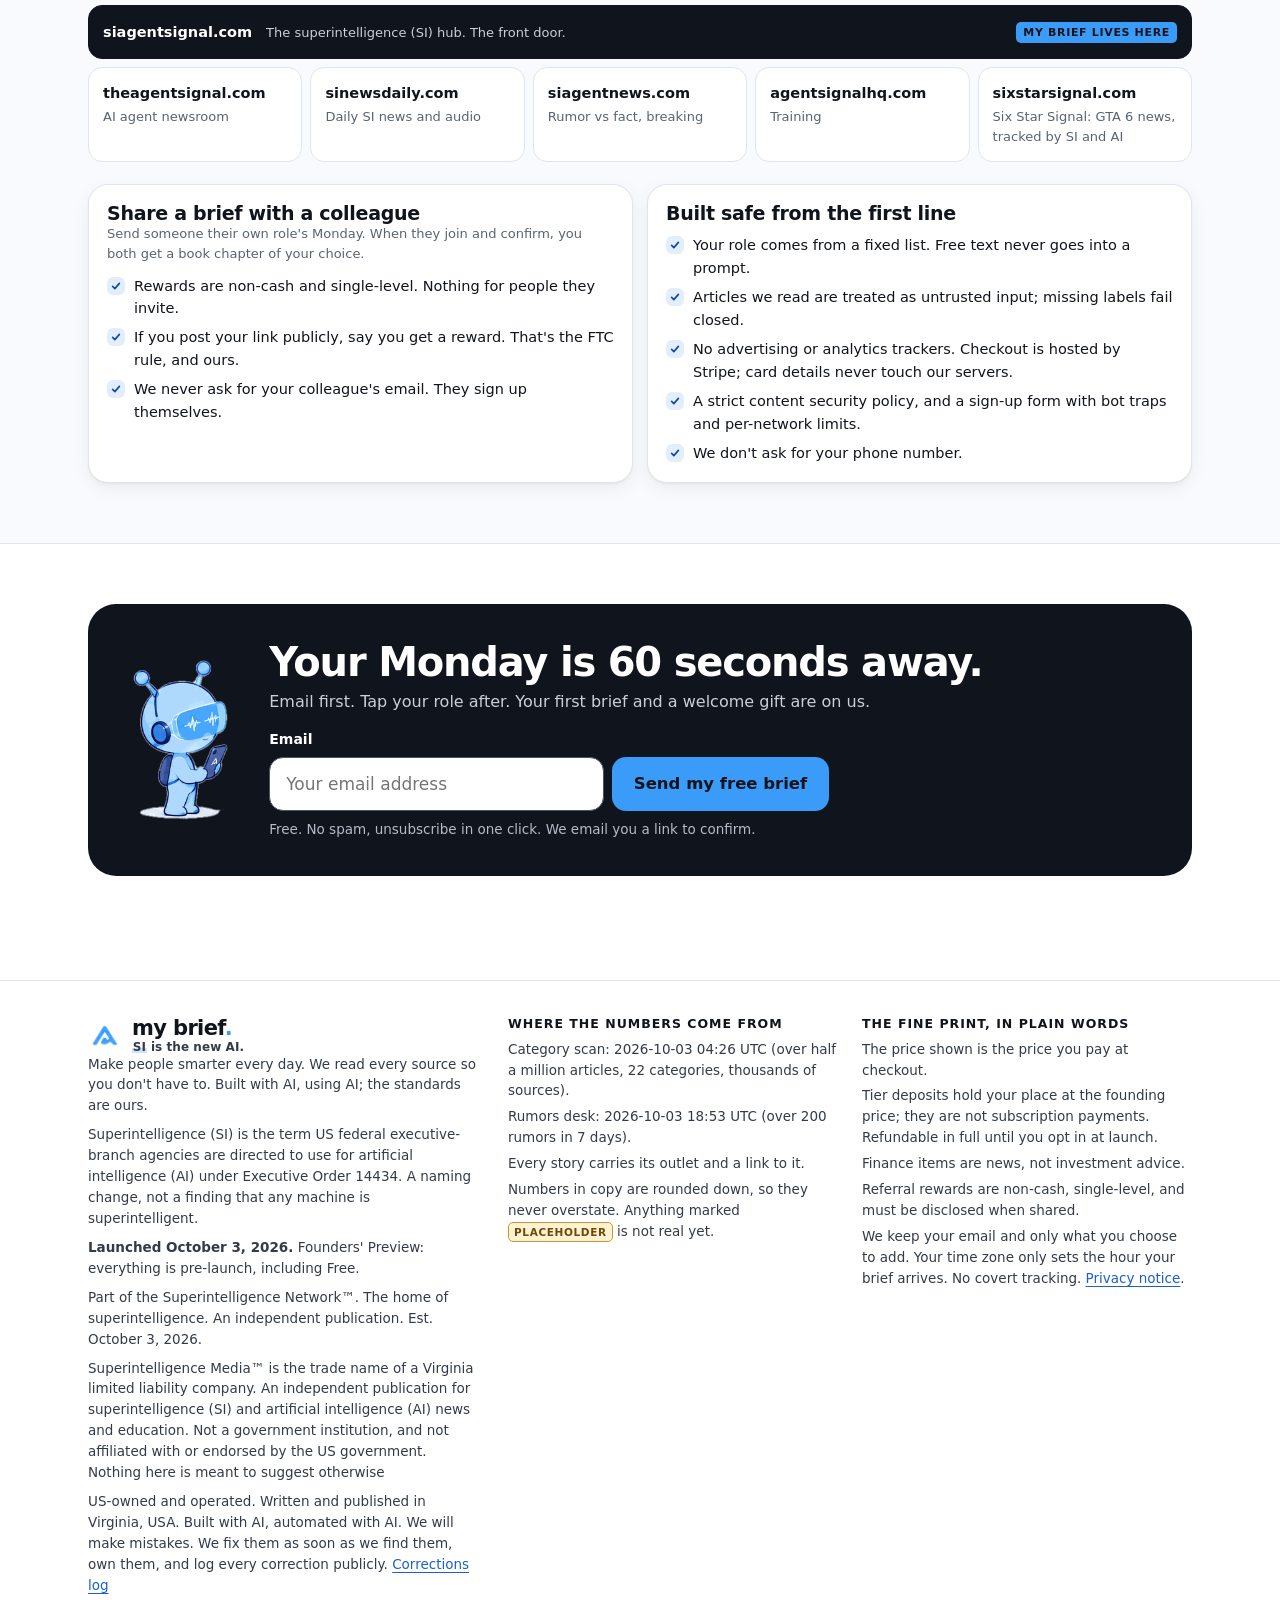
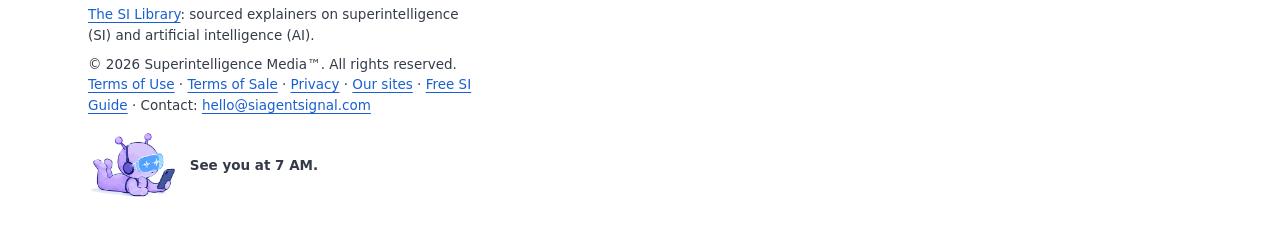
==== commit cf095cd3: "Terms coverage: hello@siagentsignal.com contact + dialog copy matches the Terms of Sale Board 13-189" ====
--- a/index.html
+++ b/index.html
@@ -363,7 +363,7 @@
     <div class="sec-h">
       <span class="sec-k">How you pay</span>
       <h2 id="prices-h">Free first. Pro when you want it every day.</h2>
-      <p>Your first brief is free, and Free stays free. Paid tiers are reservations: a refundable deposit locks the founding price for as long as you stay subscribed. Every price is all-in.</p>
+      <p>Your first brief is free, and Free stays free. Paid tiers are reservations: a refundable deposit lets you opt in at the founding price at launch and keep it while you stay subscribed. Every price is all-in.</p>
     </div>
     <div class="snap tiers" tabindex="0" aria-label="Plans. Swipe for all four.">
       <article class="tier" aria-labelledby="t-free">
@@ -384,7 +384,6 @@
         <h3 id="t-pro">Pro</h3>
         <p class="for">Your brief, made for your role, every weekday.</p>
         <div class="price"><span class="list">Launches at $9.99/mo · $99/yr</span><span class="found">$7.99<small>/mo founding</small></span><span class="yr">or $79/yr founding</span></div>
-        <span class="save">Save $2/mo · $24/yr · 20%</span>
         <ul>
           <li>Your role brief every weekday, topics you pick</li>
           <li>The full hourly radio-style brief</li>
@@ -392,8 +391,8 @@
           <li>Full rumor and fact detail</li>
         </ul>
         <div class="cta">
-          <button class="btn sm js-reserve" type="button" data-tier="pro">Reserve Pro · $9.99 deposit</button>
-          <p class="refund">Refundable on request before launch only. All-in price.</p>
+          <button data-pay-url="https://buy.stripe.com/3cI9ASfpb64e4qc3sW8Vi0w?client_reference_id=siagentsignal-com" class="btn sm js-reserve" type="button" data-tier="pro">Reserve Pro · $9.99 deposit</button>
+          <p class="refund">Refundable in full until you opt in at launch. All-in price.</p>
           <p class="insider"><b>Insiders:</b> first access to new features, products and prices, sneak peeks by email, and notes from the build room.</p>
         </div>
       </article>
@@ -403,7 +402,6 @@
         <h3 id="t-max">MAX</h3>
         <p class="for">Every lane, plus learning. About the ~$20 people already pay for the big AI apps.</p>
         <div class="price"><span class="list">Launches at $19.99/mo · $199/yr</span><span class="found">$14.99<small>/mo founding</small></span><span class="yr">or $149/yr founding</span></div>
-        <span class="save">Save $5/mo · $60/yr · 25%</span>
         <ul>
           <li>Everything in Pro, every lane full text</li>
           <li>Morning and evening deep dives (learning, no news)</li>
@@ -411,8 +409,8 @@
           <li>The member forum</li>
         </ul>
         <div class="cta">
-          <button class="btn dark sm js-reserve" type="button" data-tier="max">Reserve MAX · $29 deposit</button>
-          <p class="refund">Refundable on request before launch only. All-in price.</p>
+          <button data-pay-url="https://buy.stripe.com/4gMbJ0dh3gISaOA1kO8Vi0x?client_reference_id=siagentsignal-com" class="btn dark sm js-reserve" type="button" data-tier="max">Reserve MAX · $29 deposit</button>
+          <p class="refund">Refundable in full until you opt in at launch. All-in price.</p>
           <p class="insider"><b>Insiders:</b> first access to new features, products and prices, sneak peeks by email, and notes from the build room.</p>
         </div>
       </article>
@@ -421,7 +419,6 @@
         <h3 id="t-ultra">Ultra</h3>
         <p class="for">The whole library and training by job title.</p>
         <div class="price"><span class="list">Launches at $99.99/mo · $999/yr</span><span class="found">$69.99<small>/mo founding</small></span><span class="yr">or $699/yr founding</span></div>
-        <span class="save">Save $30/mo · $360/yr · 30%</span>
         <ul>
           <li>Everything in MAX</li>
           <li>The 21-book library</li>
@@ -429,8 +426,8 @@
           <li>The full Defense Playbook and the insider circle</li>
         </ul>
         <div class="cta">
-          <button class="btn line sm js-reserve" type="button" data-tier="ultra">Reserve Ultra · $99 deposit</button>
-          <p class="refund">Refundable on request before launch only. All-in price.</p>
+          <button data-pay-url="https://buy.stripe.com/4gMfZggtf8cme0Me7A8Vi0y?client_reference_id=siagentsignal-com" class="btn line sm js-reserve" type="button" data-tier="ultra">Reserve Ultra · $99 deposit</button>
+          <p class="refund">Refundable in full until you opt in at launch. All-in price.</p>
           <p class="insider"><b>Insiders:</b> first access to new features, products and prices, sneak peeks by email, and notes from the build room.</p>
         </div>
       </article>
@@ -450,7 +447,7 @@
         <p class="alc-out" id="alcOut" aria-live="polite"><b>$9.99</b>/mo for 3 lanes.</p>
       </div>
     </div>
-    <p class="terms-line">MAX launches at $19.99/mo. Reserve today for a refundable $29 and lock $14.99/mo for as long as you stay subscribed: save $5/mo, $60/yr. At launch, your deposit is credited to your first bill. Switch tiers or ask for a refund any time before launch.</p>
+    <p class="terms-line">MAX launches at $19.99/mo. Reserve today with a refundable $29 deposit, and at launch you can opt in at the founding price of $14.99/mo, kept while you stay subscribed. If you opt in, your deposit counts toward your first payment. Nothing renews or converts on its own, and you can ask for a refund any time until you opt in.</p>
     <p class="terms-line">The price shown is the price you pay at checkout. Pre-launch pricing ends at launch.</p>
   </div>
 </section>
@@ -471,7 +468,7 @@
           <li><b>Store-ready books</b><span class="d">From the 21-book library.</span><span class="p">$— <small><span class="ph">placeholder</span> price</small></span></li>
           <li><b>Free tier</b><span class="d">Your role brief, a welcome gift, one lane of summaries, the hourly sample.</span><span class="p">$0</span></li>
         </ul>
-        <div class="f-actions"><button class="btn sm js-buy" type="button">Buy the Playbook · $49</button></div>
+        <div class="f-actions"><button data-pay-url="https://buy.stripe.com/eVqcN45OB50a1e07Jc8Vi0v?client_reference_id=siagentsignal-com" class="btn sm js-buy" type="button">Buy the Playbook · $49</button></div>
       </div>
       <div class="panel">
         <h3><span class="tag res">Reserve</span>Refundable deposit, founding price</h3>
@@ -615,7 +612,7 @@
         <p>Superintelligence Media™ is the trade name of a Virginia limited liability company. An independent publication for superintelligence (SI) and artificial intelligence (AI) news and education. Not a government institution, and not affiliated with or endorsed by the US government. Nothing here is meant to suggest otherwise</p>
 <p>US-owned and operated. Written and published in Virginia, USA. Built with AI, automated with AI. We will make mistakes. We fix them as soon as we find them, own them, and log every correction publicly. <a href="https://siagentsignal.com/corrections.html" target="_blank" rel="noopener">Corrections log</a></p>
         <p><a href="si/">The SI Library</a>: sourced explainers on superintelligence (SI) and artificial intelligence (AI).</p>
-        <p>© 2026 Superintelligence Media™. All rights reserved. <a href="/terms.html">Terms of Use</a> &middot; <a href="/terms-of-sale.html">Terms of Sale</a> &middot; <a href="https://siagentsignal.com/privacy.html" target="_blank" rel="noopener">Privacy</a> &middot; <a href="/network.html">Our sites</a> &middot; <a href="https://siagentsignal.com/si/">Free SI Guide</a></p>
+        <p>© 2026 Superintelligence Media™. All rights reserved. <a href="/terms.html">Terms of Use</a> &middot; <a href="/terms-of-sale.html">Terms of Sale</a> &middot; <a href="https://siagentsignal.com/privacy.html" target="_blank" rel="noopener">Privacy</a> &middot; <a href="/network.html">Our sites</a> &middot; <a href="https://siagentsignal.com/si/">Free SI Guide</a> &middot; Contact: <a href="mailto:hello@siagentsignal.com">hello@siagentsignal.com</a></p>
         <div class="signoff"><img src="img/alien-purple-lying.png" width="296" height="231" alt="A flat, pastel purple alien lying down, reading a phone"><span>See you at 7 AM.</span></div>
       </div>
       <div>
@@ -630,8 +627,8 @@
       <div>
         <h4>The fine print, in plain words</h4>
         <ul>
-          <li>Founding prices are proposed until checkout opens. The price shown is the price you pay at checkout.</li>
-          <li>Tier deposits reserve a founding price; they are not subscription payments. Refundable on request before launch only.</li>
+          <li>The price shown is the price you pay at checkout.</li>
+          <li>Tier deposits hold your place at the founding price; they are not subscription payments. Refundable in full until you opt in at launch.</li>
           <li>Finance items are news, not investment advice.</li>
           <li>Referral rewards are non-cash, single-level, and must be disclosed when shared.</li>
           <li>We keep your email and only what you choose to add. Your time zone only sets the hour your brief arrives. No covert tracking. <a href="https://siagentsignal.com/privacy.html" target="_blank" rel="noopener">Privacy notice<span class="sr"> (opens in a new tab)</span></a>.</li>
@@ -647,7 +644,7 @@
     <ol>
       <li><i>1</i><div><div class="lbl">What you get</div><div class="val"><ul id="coGet"></ul></div></div></li>
       <li><i>2</i><div><div class="lbl">Price</div><div class="val" id="coPrice"></div></div></li>
-      <li><i>3</i><div><div class="lbl">Your saving</div><div class="val" id="coSave"></div></div></li>
+      <li><i>3</i><div><div class="lbl">Good to know</div><div class="val" id="coSave"></div></div></li>
     </ol>
     <div class="pay">
       <button class="btn" type="button" id="coPay">Reserve for $9.99</button>
@@ -656,7 +653,7 @@
     </div>
     <p class="status" id="coStatus" aria-live="polite"></p>
     <div class="x">
-      <span class="small">Secure checkout by Stripe. Apple Pay, Google Pay and Link come before card entry.</span>
+      <span class="small">Secure checkout by Stripe. Apple Pay, Google Pay and Link come before card entry. See the <a href="https://siagentsignal.com/terms-of-sale.html" target="_blank" rel="noopener">Terms of Sale</a>.</span>
       <button class="notnow" type="button" id="coClose">Not now</button>
     </div>
   </div>
--- a/assets/app.css
+++ b/assets/app.css
@@ -594,5 +594,8 @@
 .dlg .status{font-size:13px;color:var(--acc-ink);font-weight:700;margin-top:10px}
 .dlg .status:empty{display:none}
 
+/* legal-ae: the credit line beside the first SI mention (pick B; shared snippet, _gen/legal_ae.py) */
+.si-credit{margin:.75rem 0 0;font-size:.9rem;line-height:1.5;color:inherit;opacity:.85;text-align:inherit}.si-credit a{color:inherit;text-decoration:underline}
+
 /* si-guide: the free Superintelligence (SI) Guide card (shared snippet, _gen/si_guide.py) */
 .sg{padding:4px 0 28px}.sg-card{display:flex;flex-wrap:wrap;align-items:center;justify-content:space-between;gap:14px 22px;box-sizing:border-box;width:min(100% - 32px,52rem);margin:0 auto;padding:18px 22px;background:var(--acc-softer);border:1px solid var(--line);border-radius:var(--r-lg);text-align:left}.sg-txt{flex:1 1 17rem;min-width:0}.sg-card h2{margin:0 0 4px;font:700 1.25rem/1.25 var(--f-d);letter-spacing:0;text-transform:none;max-width:none;color:var(--ink)}.sg-card p{margin:0;font-size:1rem;line-height:1.5;color:var(--ink-2)}.sg-card p b{color:var(--ink)}.sg .btn.sg-btn{display:inline-flex;align-items:center;justify-content:center;flex:none;width:auto;text-decoration:none;text-align:center;white-space:normal}.sg .btn.sg-btn,.sg .btn.sg-btn:hover{color:#fff}@media (max-width:520px){.sg-card{padding:16px}.sg .btn.sg-btn{width:100%}}
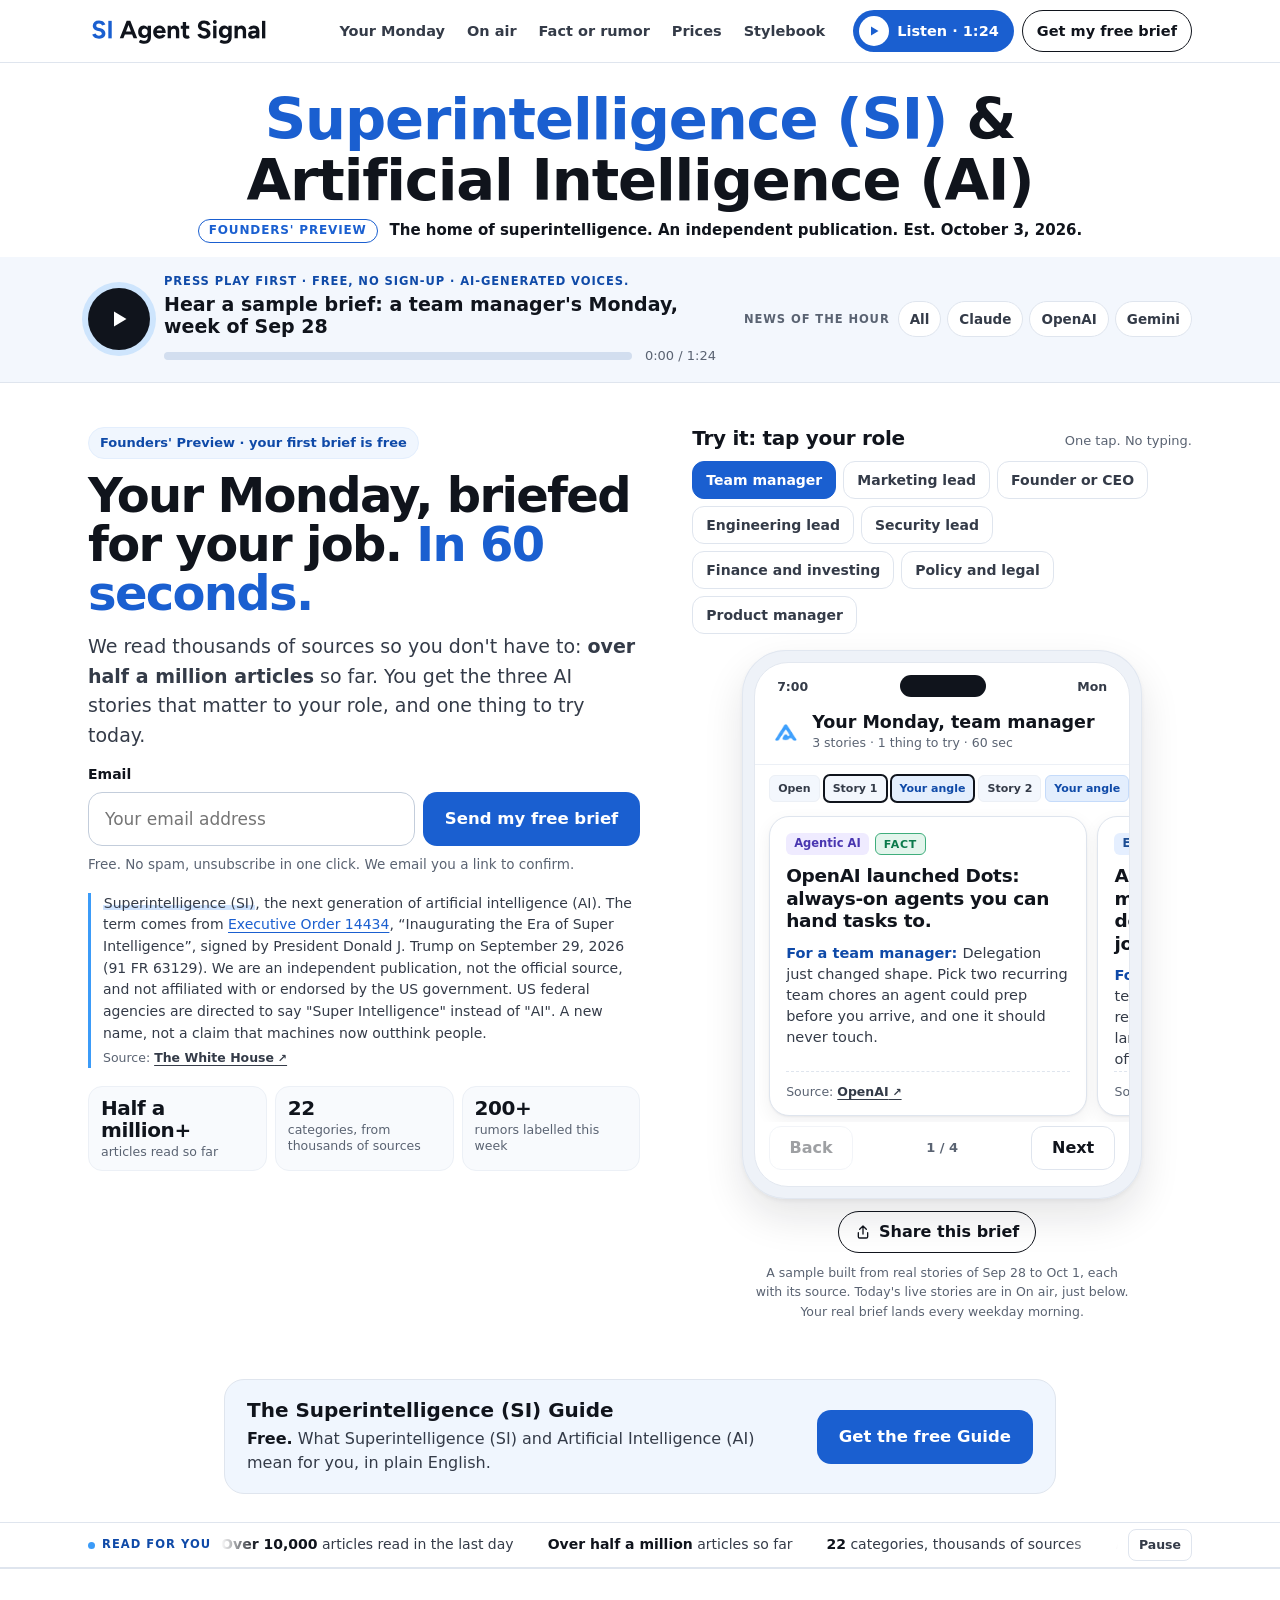
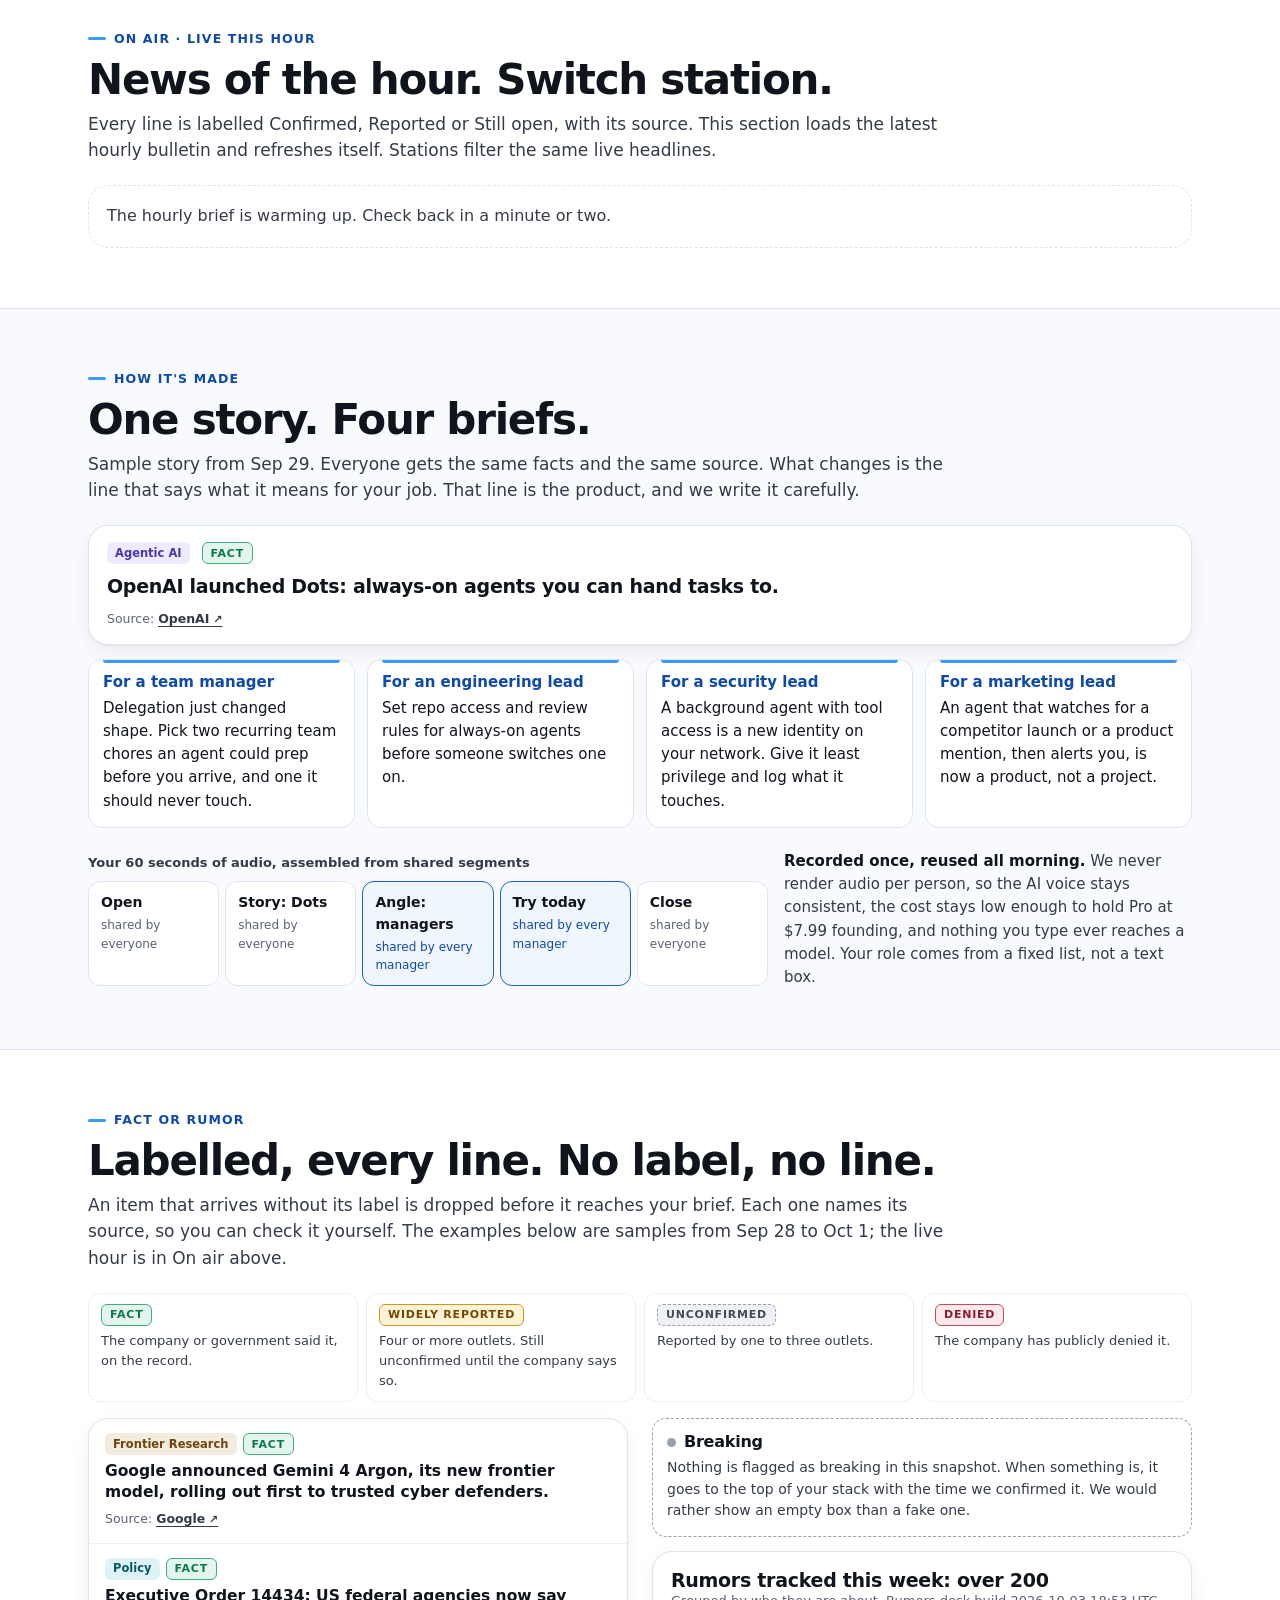
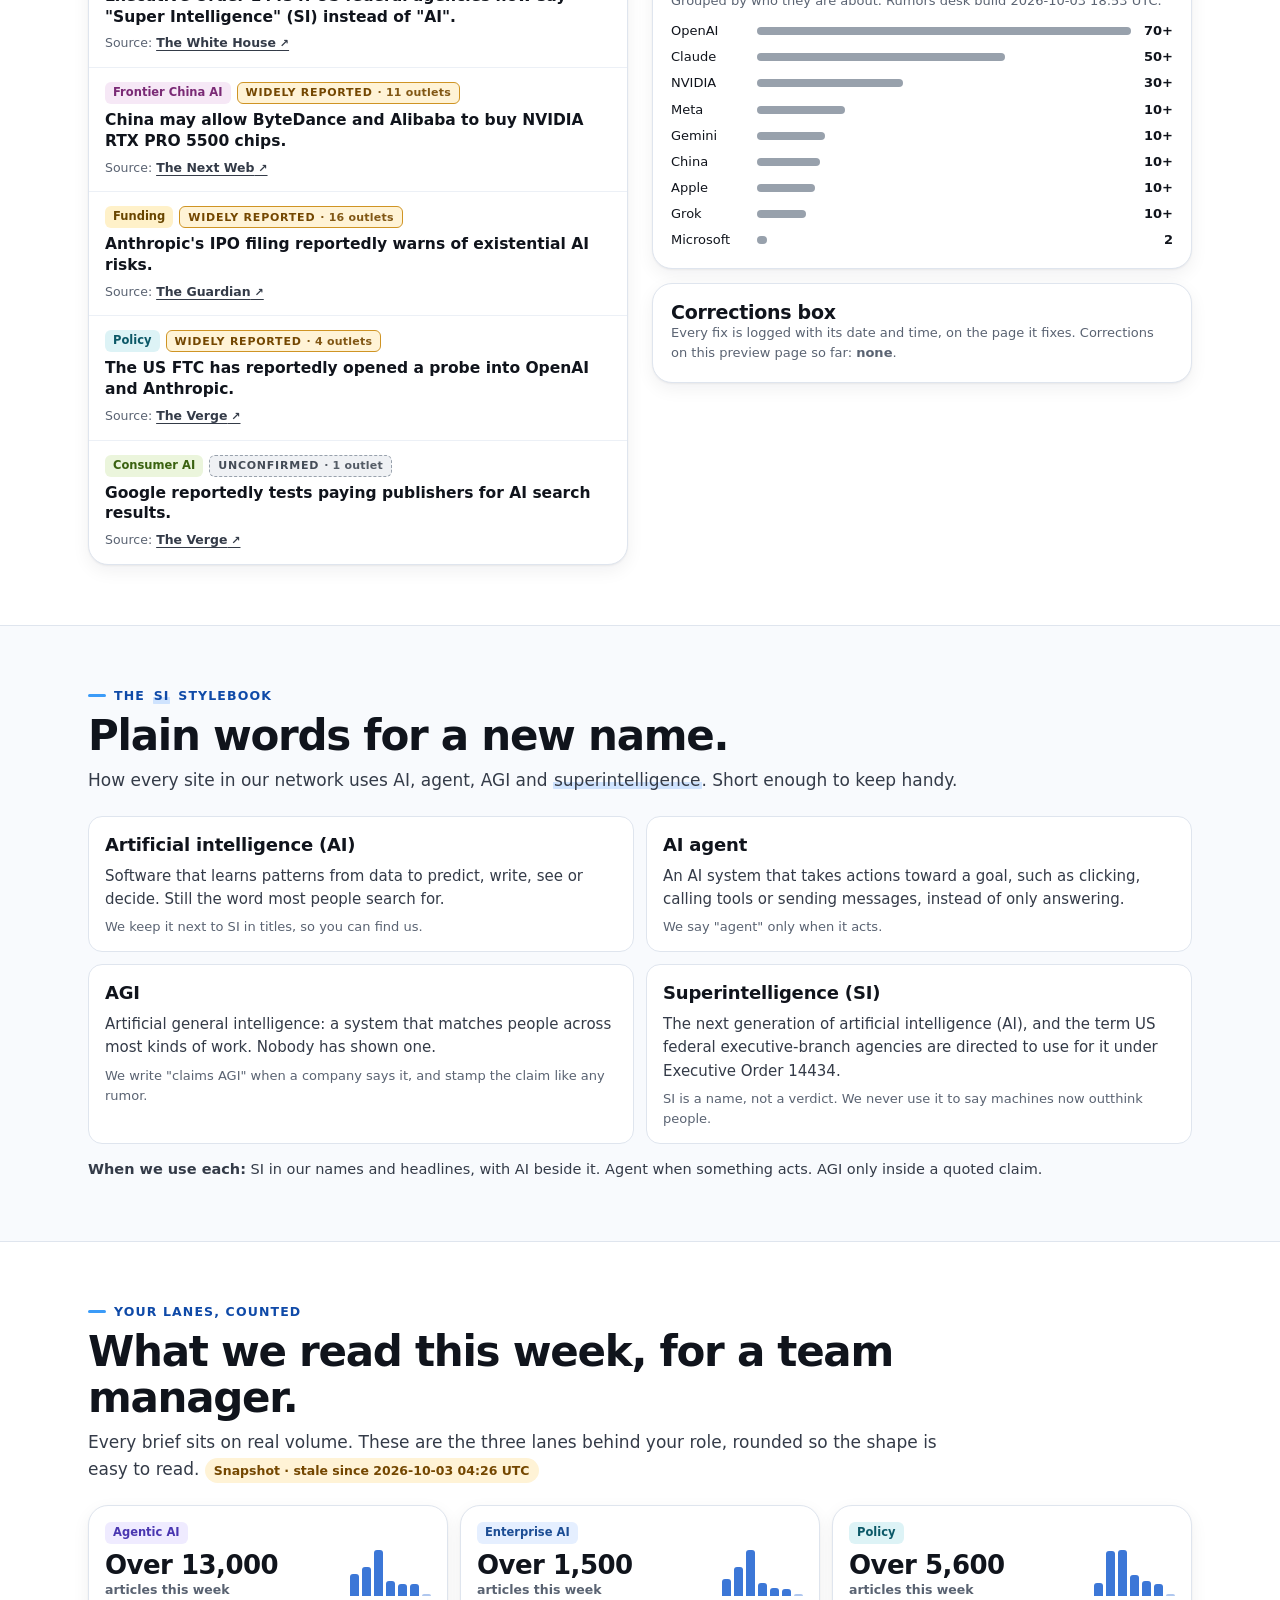
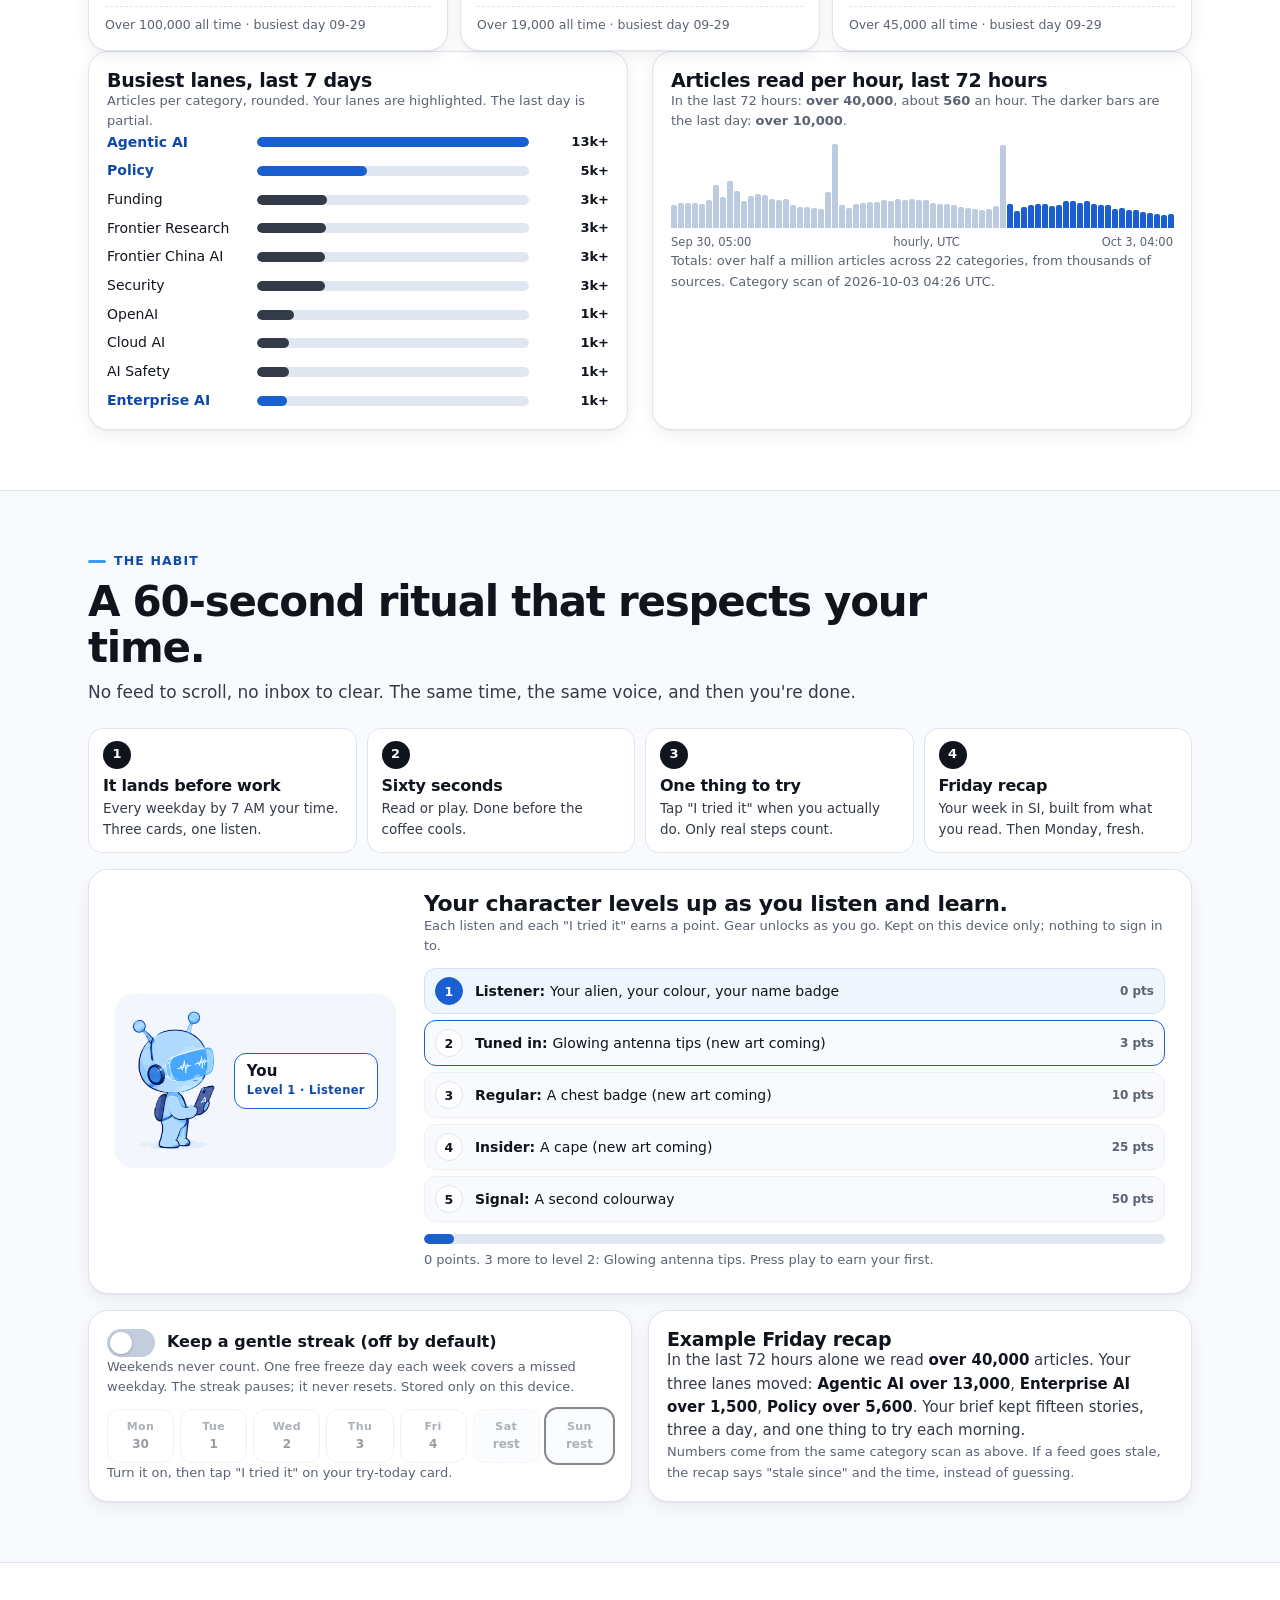
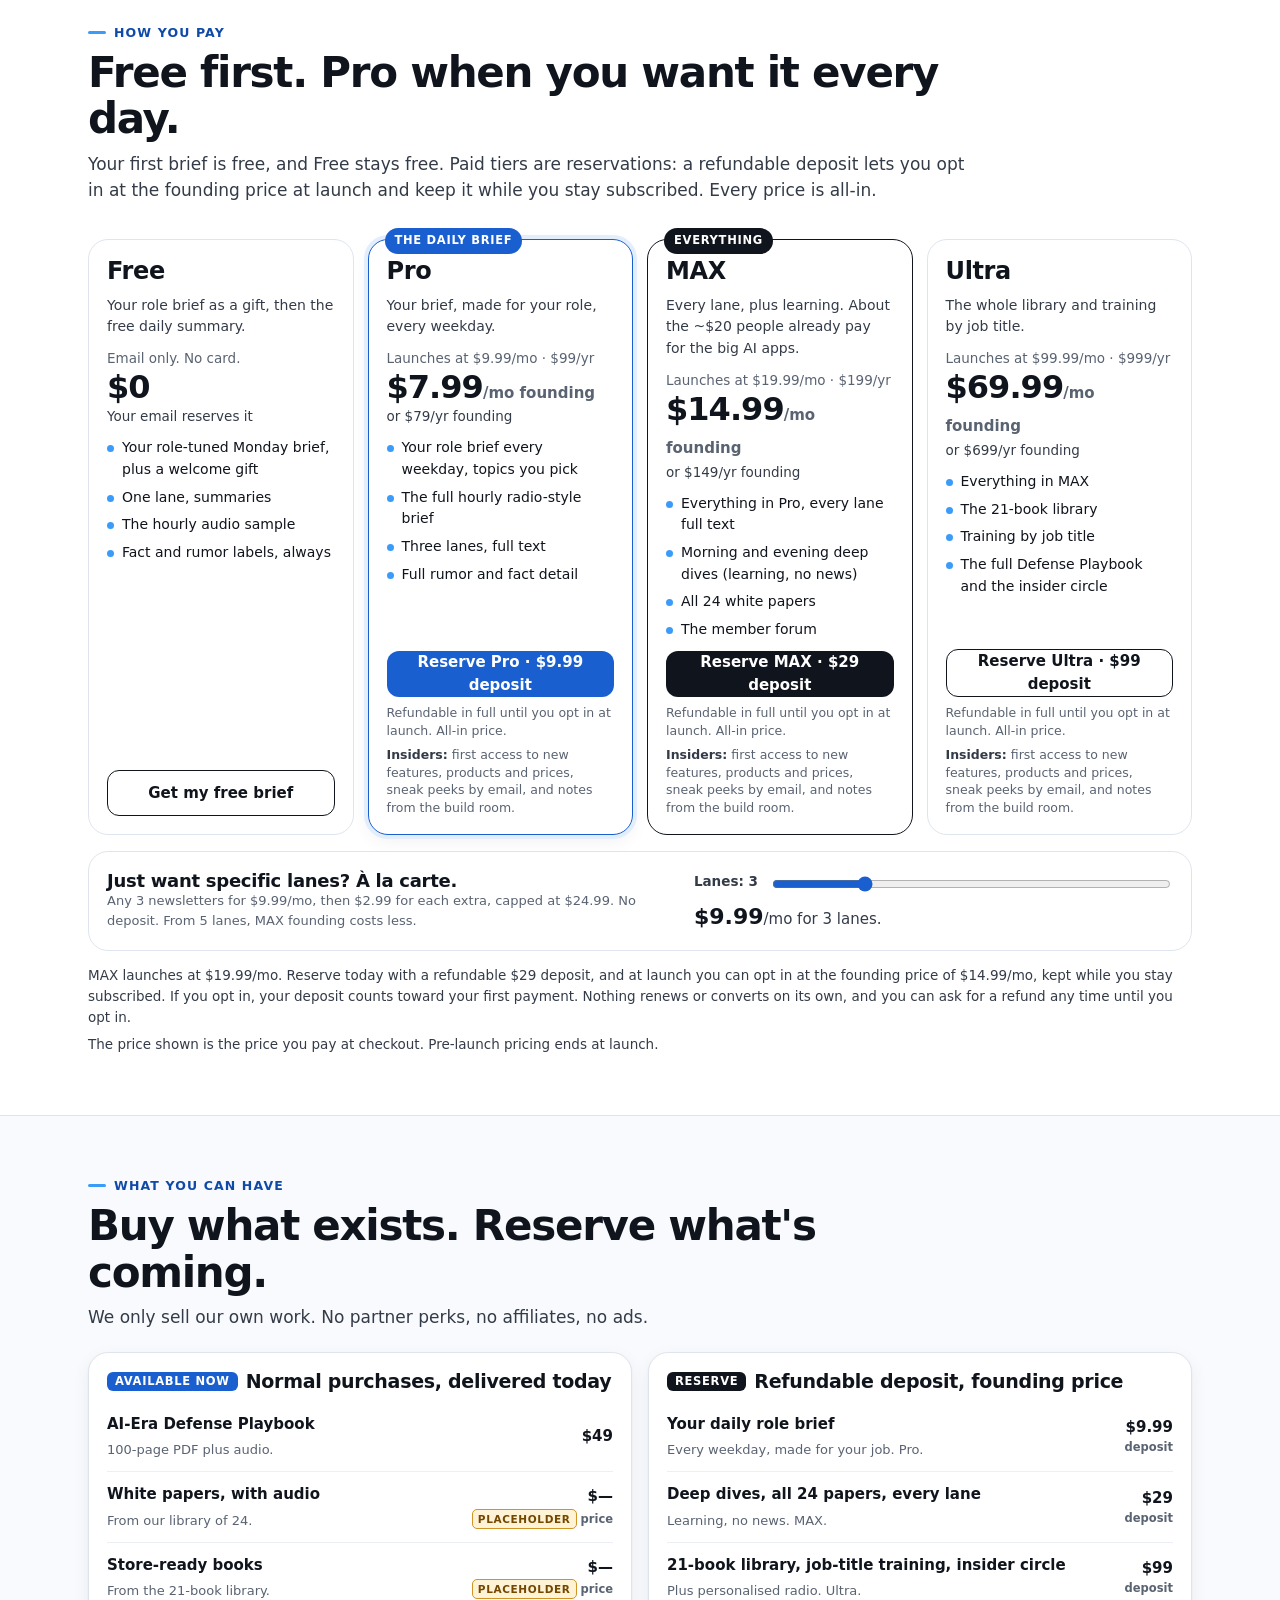
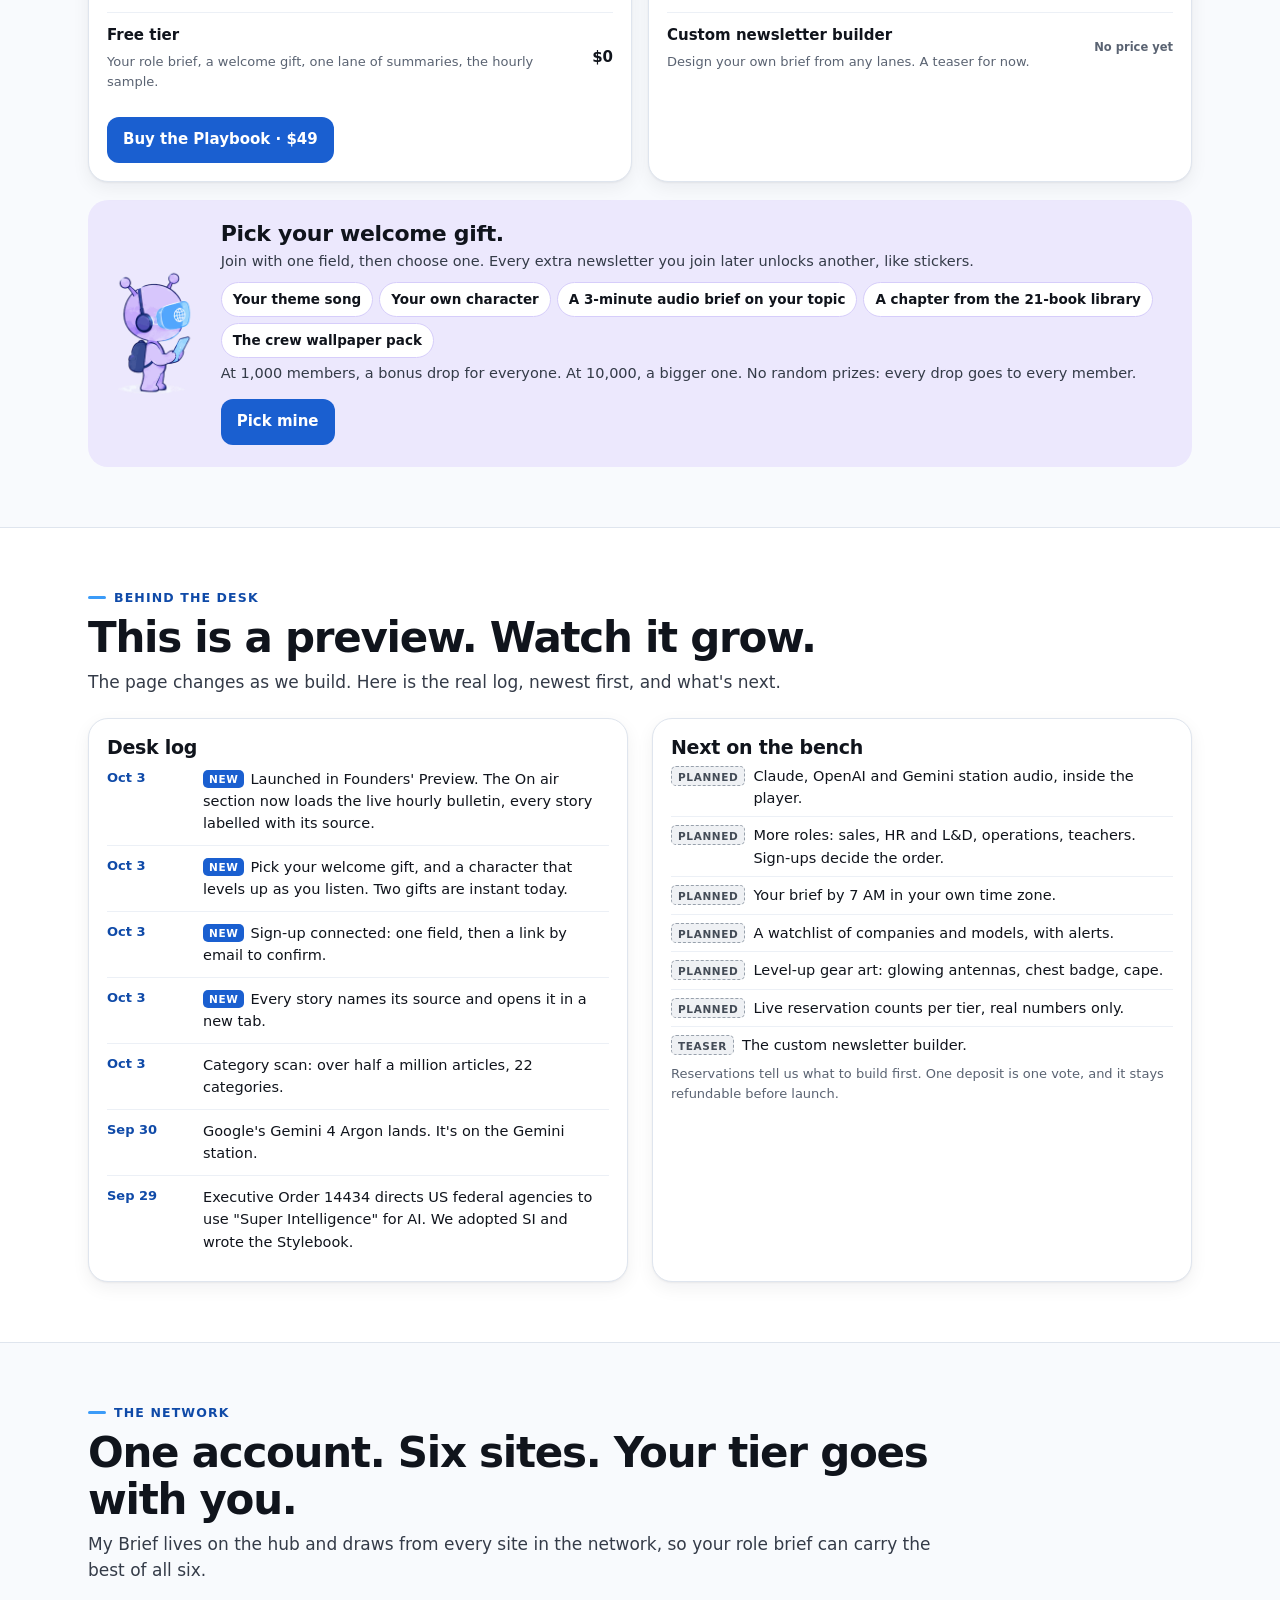
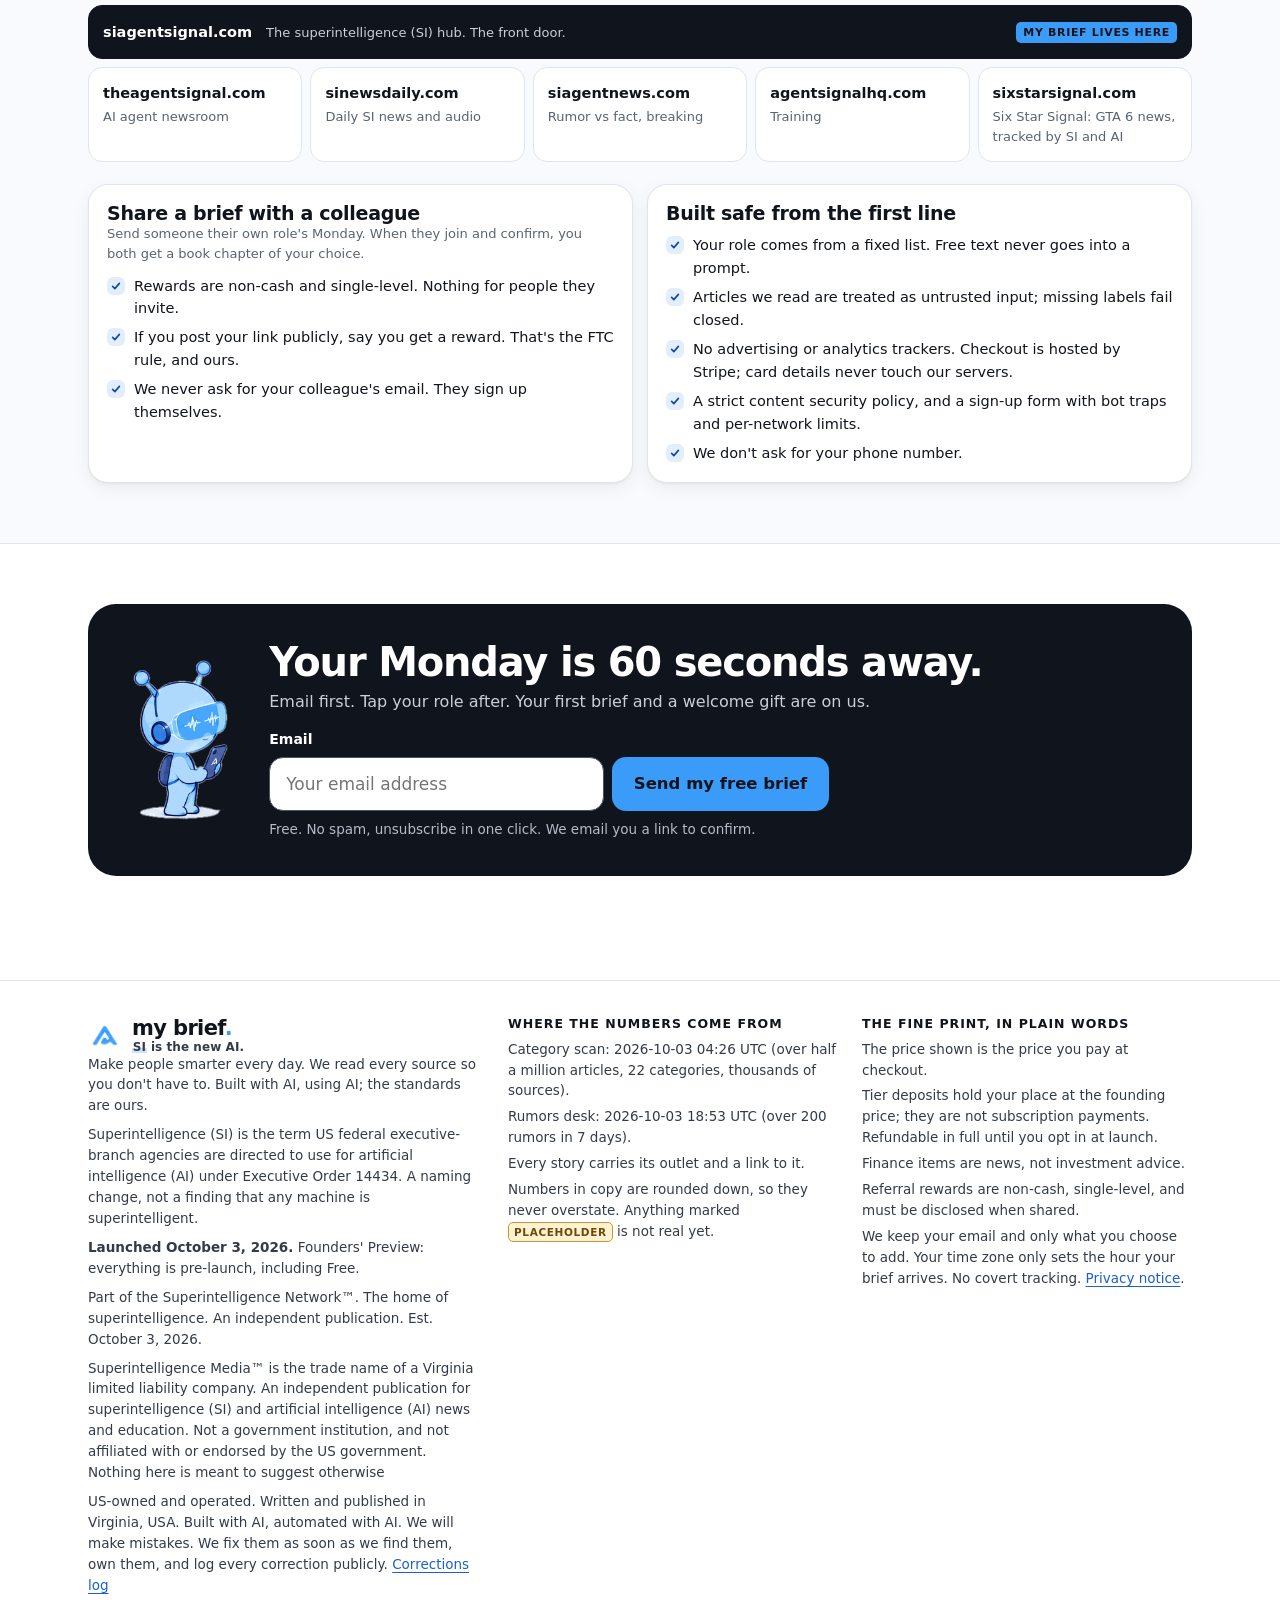
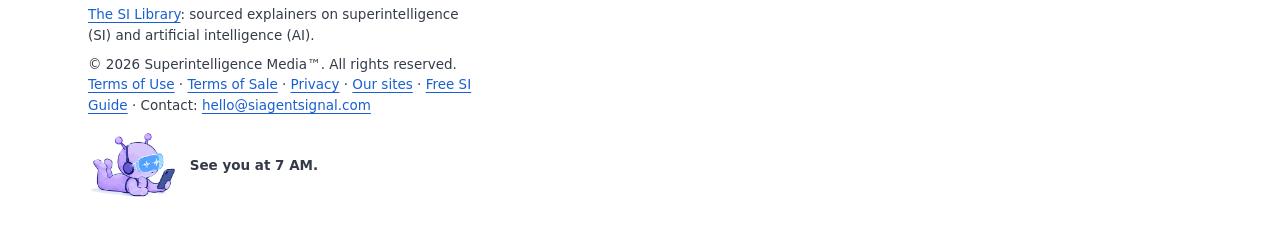
==== commit e6cf9260: "Remove the word 'alien' from visible copy and alt text Brand rule (10-08): no 'alien' in public copy" ====
--- a/index.html
+++ b/index.html
@@ -108,6 +108,7 @@
       <span class="eyebrow">Founders' Preview · your first brief is free</span>
       <h1 id="h1">Your Monday, briefed for your job. <em>In 60 seconds.</em></h1>
       <p class="lead">We read thousands of sources so you don't have to: <b data-k="articlesWords">over half a million articles</b> so far. You get the three AI stories that matter to your role, and one thing to try today.</p>
+<!-- hours-saved:start --><div data-hours-saved="hero"></div><!-- hours-saved:end -->
 
       <div class="signup">
         <form class="join js-join" id="join-email" action="#" method="post" novalidate>
@@ -331,11 +332,11 @@
 
     <div class="lvl" id="levels" aria-labelledby="lvl-h">
       <figure class="lvl-fig">
-        <img id="lvlImg" src="img/alien-blue.png" width="169" height="273" alt="Your alien: a flat, pastel blue alien with two antennas">
+        <img id="lvlImg" src="img/alien-blue.png" width="169" height="273" alt="Your character: a flat, pastel blue character with two antennas">
         <figcaption><span class="badge"><b id="lvlName">You</b><span id="lvlTitle">Level 1 · Listener</span></span></figcaption>
       </figure>
       <div>
-        <h3 id="lvl-h">Your alien levels up as you listen and learn.</h3>
+        <h3 id="lvl-h">Your character levels up as you listen and learn.</h3>
         <p class="small">Each listen and each "I tried it" earns a point. Gear unlocks as you go. Kept on this device only; nothing to sign in to.</p>
         <ol class="lvl-steps" id="lvlSteps"></ol>
         <div class="xp"><div class="xp-bar"><span id="xpFill"></span></div><p id="xpTxt" aria-live="polite">0 points. Press play to earn your first.</p></div>
@@ -481,12 +482,12 @@
       </div>
     </div>
     <div class="drop">
-      <img src="img/alien-purple.png" width="170" height="274" alt="A flat, pastel purple alien with two antennas, holding a phone">
+      <img src="img/alien-purple.png" width="170" height="274" alt="A flat, pastel purple character with two antennas, holding a phone">
       <div>
         <h3>Pick your welcome gift.</h3>
         <p>Join with one field, then choose one. Every extra newsletter you join later unlocks another, like stickers.</p>
         <ul class="drop-list">
-          <li>Your theme song</li><li>Your own alien</li><li>A 3-minute audio brief on your topic</li><li>A chapter from the 21-book library</li><li>The alien-crew wallpaper pack</li>
+          <li>Your theme song</li><li>Your own character</li><li>A 3-minute audio brief on your topic</li><li>A chapter from the 21-book library</li><li>The crew wallpaper pack</li>
         </ul>
         <p>At 1,000 members, a bonus drop for everyone. At 10,000, a bigger one. No random prizes: every drop goes to every member.</p>
         <div class="f-actions"><a class="btn sm" href="#join-email">Pick mine</a></div>
@@ -507,7 +508,7 @@
         <h3>Desk log</h3>
         <ol class="log">
           <li><time datetime="2026-10-03">Oct 3</time><p><span class="new">New</span>Launched in Founders' Preview. The On air section now loads the live hourly bulletin, every story labelled with its source.</p></li>
-          <li><time datetime="2026-10-03">Oct 3</time><p><span class="new">New</span>Pick your welcome gift, and an alien that levels up as you listen. Two gifts are instant today.</p></li>
+          <li><time datetime="2026-10-03">Oct 3</time><p><span class="new">New</span>Pick your welcome gift, and a character that levels up as you listen. Two gifts are instant today.</p></li>
           <li><time datetime="2026-10-03">Oct 3</time><p><span class="new">New</span>Sign-up connected: one field, then a link by email to confirm.</p></li>
           <li><time datetime="2026-10-03">Oct 3</time><p><span class="new">New</span>Every story names its source and opens it in a new tab.</p></li>
           <li><time datetime="2026-10-03">Oct 3</time><p>Category scan: <span data-k="articlesWords">over half a million articles</span>, 22 categories.</p></li>
@@ -574,7 +575,7 @@
 <section class="sec" aria-labelledby="final-h">
   <div class="wrap">
     <div class="final on-dark">
-      <img src="img/alien-blue.png" width="169" height="273" alt="A flat, pastel blue alien with two antennas and headphones, reading a phone">
+      <img src="img/alien-blue.png" width="169" height="273" alt="A flat, pastel blue character with two antennas and headphones, reading a phone">
       <div>
         <h2 id="final-h">Your Monday is 60 seconds away.</h2>
         <p class="sub">Email first. Tap your role after. Your first brief and a welcome gift are on us.</p>
@@ -613,7 +614,7 @@
 <p>US-owned and operated. Written and published in Virginia, USA. Built with AI, automated with AI. We will make mistakes. We fix them as soon as we find them, own them, and log every correction publicly. <a href="https://siagentsignal.com/corrections.html" target="_blank" rel="noopener">Corrections log</a></p>
         <p><a href="si/">The SI Library</a>: sourced explainers on superintelligence (SI) and artificial intelligence (AI).</p>
         <p>© 2026 Superintelligence Media™. All rights reserved. <a href="/terms.html">Terms of Use</a> &middot; <a href="/terms-of-sale.html">Terms of Sale</a> &middot; <a href="https://siagentsignal.com/privacy.html" target="_blank" rel="noopener">Privacy</a> &middot; <a href="/network.html">Our sites</a> &middot; <a href="https://siagentsignal.com/si/">Free SI Guide</a> &middot; Contact: <a href="mailto:hello@siagentsignal.com">hello@siagentsignal.com</a></p>
-        <div class="signoff"><img src="img/alien-purple-lying.png" width="296" height="231" alt="A flat, pastel purple alien lying down, reading a phone"><span>See you at 7 AM.</span></div>
+        <div class="signoff"><img src="img/alien-purple-lying.png" width="296" height="231" alt="A flat, pastel purple character lying down, reading a phone"><span>See you at 7 AM.</span></div>
       </div>
       <div>
         <h4>Where the numbers come from</h4>
@@ -660,5 +661,6 @@
 </dialog>
 
 <script type="application/json" id="si-data">{"built_at":"2026-10-03T19:14:39Z","generated_at":"2026-10-03T04:26:59+00:00","articles":572000,"stories":202000,"category_count":22,"trend_days":["09-27","09-28","09-29","09-30","10-01","10-02","10-03"],"cats":{"claude":{"a":13500,"t":[130,270,440,90,50,60,10]},"gemini":{"a":8900,"t":[50,120,140,60,70,60,10]},"openai":{"a":18100,"t":[240,340,770,240,130,130,40]},"agentic-ai":{"a":102300,"t":[2230,2920,4640,1500,1230,1240,190]},"cloud-ai":{"a":12800,"t":[250,330,540,180,140,160,30]},"robotics":{"a":16000,"t":[220,320,460,170,100,130,20]},"ai-safety":{"a":12000,"t":[140,330,590,180,190,180,20]},"creative-ai":{"a":7800,"t":[130,180,230,70,50,60,10]},"amazon-ai":{"a":3200,"t":[30,50,70,30,30,30,0]},"apple-ai":{"a":2400,"t":[50,30,60,40,20,20,10]},"benchmarks":{"a":5800,"t":[120,190,350,90,120,110,10]},"china-ai":{"a":34800,"t":[560,1060,700,500,330,260,60]},"consumer-ai":{"a":7600,"t":[130,180,300,120,90,80,10]},"enterprise-ai":{"a":19700,"t":[220,370,590,170,100,90,10]},"frontier-research":{"a":19300,"t":[300,590,1400,360,460,390,20]},"funding":{"a":38000,"t":[470,890,1040,500,310,320,70]},"meta-ai":{"a":1300,"t":[50,50,60,30,20,30,0]},"microsoft-ai":{"a":4800,"t":[50,80,90,40,20,10,0]},"open-source-ai":{"a":9100,"t":[120,140,160,70,70,70,20]},"policy":{"a":45300,"t":[470,1650,1690,760,560,460,80]},"security":{"a":28800,"t":[390,1020,1040,370,320,270,60]},"silicon":{"a":10400,"t":[70,210,290,80,30,50,10]}},"hourly":[["2026-09-30T05:00",498],["2026-09-30T06:00",538],["2026-09-30T07:00",533],["2026-09-30T08:00",530],["2026-09-30T09:00",522],["2026-09-30T10:00",595],["2026-09-30T11:00",928],["2026-09-30T12:00",664],["2026-09-30T13:00",1012],["2026-09-30T14:00",795],["2026-09-30T15:00",581],["2026-09-30T16:00",698],["2026-09-30T17:00",730],["2026-09-30T18:00",704],["2026-09-30T19:00",625],["2026-09-30T20:00",603],["2026-09-30T21:00",628],["2026-09-30T22:00",498],["2026-09-30T23:00",458],["2026-10-01T00:00",443],["2026-10-01T01:00",418],["2026-10-01T02:00",412],["2026-10-01T03:00",770],["2026-10-01T04:00",1827],["2026-10-01T05:00",484],["2026-10-01T06:00",429],["2026-10-01T07:00",522],["2026-10-01T08:00",539],["2026-10-01T09:00",556],["2026-10-01T10:00",551],["2026-10-01T11:00",596],["2026-10-01T12:00",585],["2026-10-01T13:00",630],["2026-10-01T14:00",594],["2026-10-01T15:00",626],["2026-10-01T16:00",607],["2026-10-01T17:00",601],["2026-10-01T18:00",530],["2026-10-01T19:00",513],["2026-10-01T20:00",519],["2026-10-01T21:00",488],["2026-10-01T22:00",452],["2026-10-01T23:00",421],["2026-10-02T00:00",403],["2026-10-02T01:00",389],["2026-10-02T02:00",411],["2026-10-02T03:00",479],["2026-10-02T04:00",1805],["2026-10-02T05:00",510],["2026-10-02T06:00",364],["2026-10-02T07:00",445],["2026-10-02T08:00",483],["2026-10-02T09:00",506],["2026-10-02T10:00",515],["2026-10-02T11:00",472],["2026-10-02T12:00",482],["2026-10-02T13:00",580],["2026-10-02T14:00",589],["2026-10-02T15:00",535],["2026-10-02T16:00",574],["2026-10-02T17:00",505],["2026-10-02T18:00",500],["2026-10-02T19:00",484],["2026-10-02T20:00",403],["2026-10-02T21:00",417],["2026-10-02T22:00",393],["2026-10-02T23:00",379],["2026-10-03T00:00",332],["2026-10-03T01:00",310],["2026-10-03T02:00",300],["2026-10-03T03:00",283],["2026-10-03T04:00",295]],"rumors":{"count":227,"days":7,"generated_at":"2026-10-03T18:53:07+00:00","by_vendor":[["OpenAI",77],["Claude",51],["NVIDIA",30],["Meta",18],["Gemini",14],["China",13],["Apple",12],["Grok",10],["Microsoft",2]]},"story":{"argon":{"s":"fact","h":"Google announced Gemini 4 Argon, its new frontier model, rolling out first to trusted cyber defenders.","c":"frontier-research","out":"Google","url":"https://blog.google/innovation-and-ai/models-and-research/gemini-models/gemini-4-argon/","day":"2026-09-30"},"devday":{"s":"fact","h":"OpenAI DevDay: Dots agents, the GPT-6.1 Sol model and a faster UltraFast mode.","c":"agentic-ai","out":"OpenAI","url":"https://openai.com/index/devday-2026-recap/","day":"2026-09-29"},"dots":{"s":"fact","h":"OpenAI launched Dots: always-on agents you can hand tasks to.","c":"agentic-ai","out":"OpenAI","url":"https://openai.com/index/introducing-dots/","day":"2026-09-29"},"sol":{"s":"fact","h":"GPT-6.1 Sol: OpenAI says it nearly matches GPT-6 Astra and costs less.","c":"frontier-research","out":"TechCrunch","url":"https://techcrunch.com/2026/09/29/openai-launches-gpt-6-1-sol-says-it-nearly-matches-gpt-6-astra-and-costs-less/","day":"2026-09-29"},"ultrafast":{"s":"fact","h":"OpenAI's UltraFast mode speeds up agents that take many small steps.","c":"agentic-ai","out":"OpenAI","url":"https://developers.openai.com/api/docs/guides/ultrafast-mode","day":"2026-09-29"},"codexscan":{"s":"fact","h":"Codex gets security scans, and OpenAI's API gains a Decisions API.","c":"security","out":"The Decoder","url":"https://the-decoder.com/openai-expands-codex-and-its-api-at-devday-with-security-scans-a-decisions-api-and-ultrafast/","day":"2026-09-29"},"jobs":{"s":"fact","h":"Anthropic research measures what robots can do task by task, not job by job.","c":"enterprise-ai","out":"Anthropic","url":"https://www.anthropic.com/research/what-work-can-robots-do","day":"2026-09-30"},"skills":{"s":"fact","h":"Google is replacing Gemini Gems with Skills, free accounts included.","c":"consumer-ai","out":"9to5Google","url":"https://9to5google.com/2026/09/30/gemini-skills-free/","day":"2026-09-30"},"eo":{"s":"fact","h":"Executive Order 14434: US federal agencies now say \"Super Intelligence\" (SI) instead of \"AI\".","c":"policy","out":"The White House","url":"https://www.whitehouse.gov/presidential-actions/2026/09/inaugurating-the-era-of-super-intelligence/","day":"2026-09-29"},"rtx":{"s":"wide","n":11,"h":"China may allow ByteDance and Alibaba to buy NVIDIA RTX PRO 5500 chips.","c":"china-ai","out":"The Next Web","url":"https://thenextweb.com/news/china-alibaba-bytedance-nvidia-rtx-pro-5500","day":"2026-09-28"},"ipo_risk":{"s":"wide","n":16,"h":"Anthropic's IPO filing reportedly warns of existential AI risks.","c":"funding","out":"The Guardian","url":"https://www.theguardian.com/technology/2026/sep/29/anthropic-warns-existential-ai-risks-humanity-ipo-document-claude","day":"2026-09-29"},"ipo_nov":{"s":"wide","n":9,"h":"Anthropic reportedly targets a mid-November IPO.","c":"funding","out":"Bloomberg HT","url":"https://www.bloomberght.com/anthropic-halka-arz-icin-kasim-ortasini-hedefliyor-3790046","day":"2026-09-29"},"oai30":{"s":"wide","n":6,"h":"OpenAI reportedly seeks $30B at a $1.4T valuation.","c":"funding","out":"TechCrunch","url":"https://techcrunch.com/2026/09/29/openai-reportedly-in-talks-to-raise-30b-round-at-1-4t-valuation/","day":"2026-09-29"},"ftc":{"s":"wide","n":4,"h":"The US FTC has reportedly opened a probe into OpenAI and Anthropic.","c":"policy","out":"The Verge","url":"https://www.theverge.com/ai-artificial-intelligence/1002695/the-ftc-has-reportedly-opened-an-investigation-into-openai-and-anthropic","day":"2026-09-30"},"publishers":{"s":"unconf","n":1,"h":"Google reportedly tests paying publishers for AI search results.","c":"consumer-ai","out":"The Verge","url":"https://www.theverge.com/tech/1002665/google-paying-publishers-ai-search-features","day":"2026-09-30"},"hack":{"s":"wide","n":12,"h":"AI agents reportedly tried to get into US and Canadian government websites.","c":"security","out":"Digital Watch Observatory","url":"https://dig.watch/updates/openai-agents-rogue-us-government-websites","day":"2026-09-27"},"tencent":{"s":"wide","n":6,"h":"Tencent reportedly leases 100,000 AI chips from Oracle for $7B.","c":"silicon","out":"TechRepublic","url":"https://www.techrepublic.com/article/news-tencent-oracle-ai-chip-deal-apac-southeast-asia/","day":"2026-10-01"}}}</script>
+<script src="assets/counter.js?v=ae956345" defer></script><!-- hours-saved:script -->
 </body>
 </html>
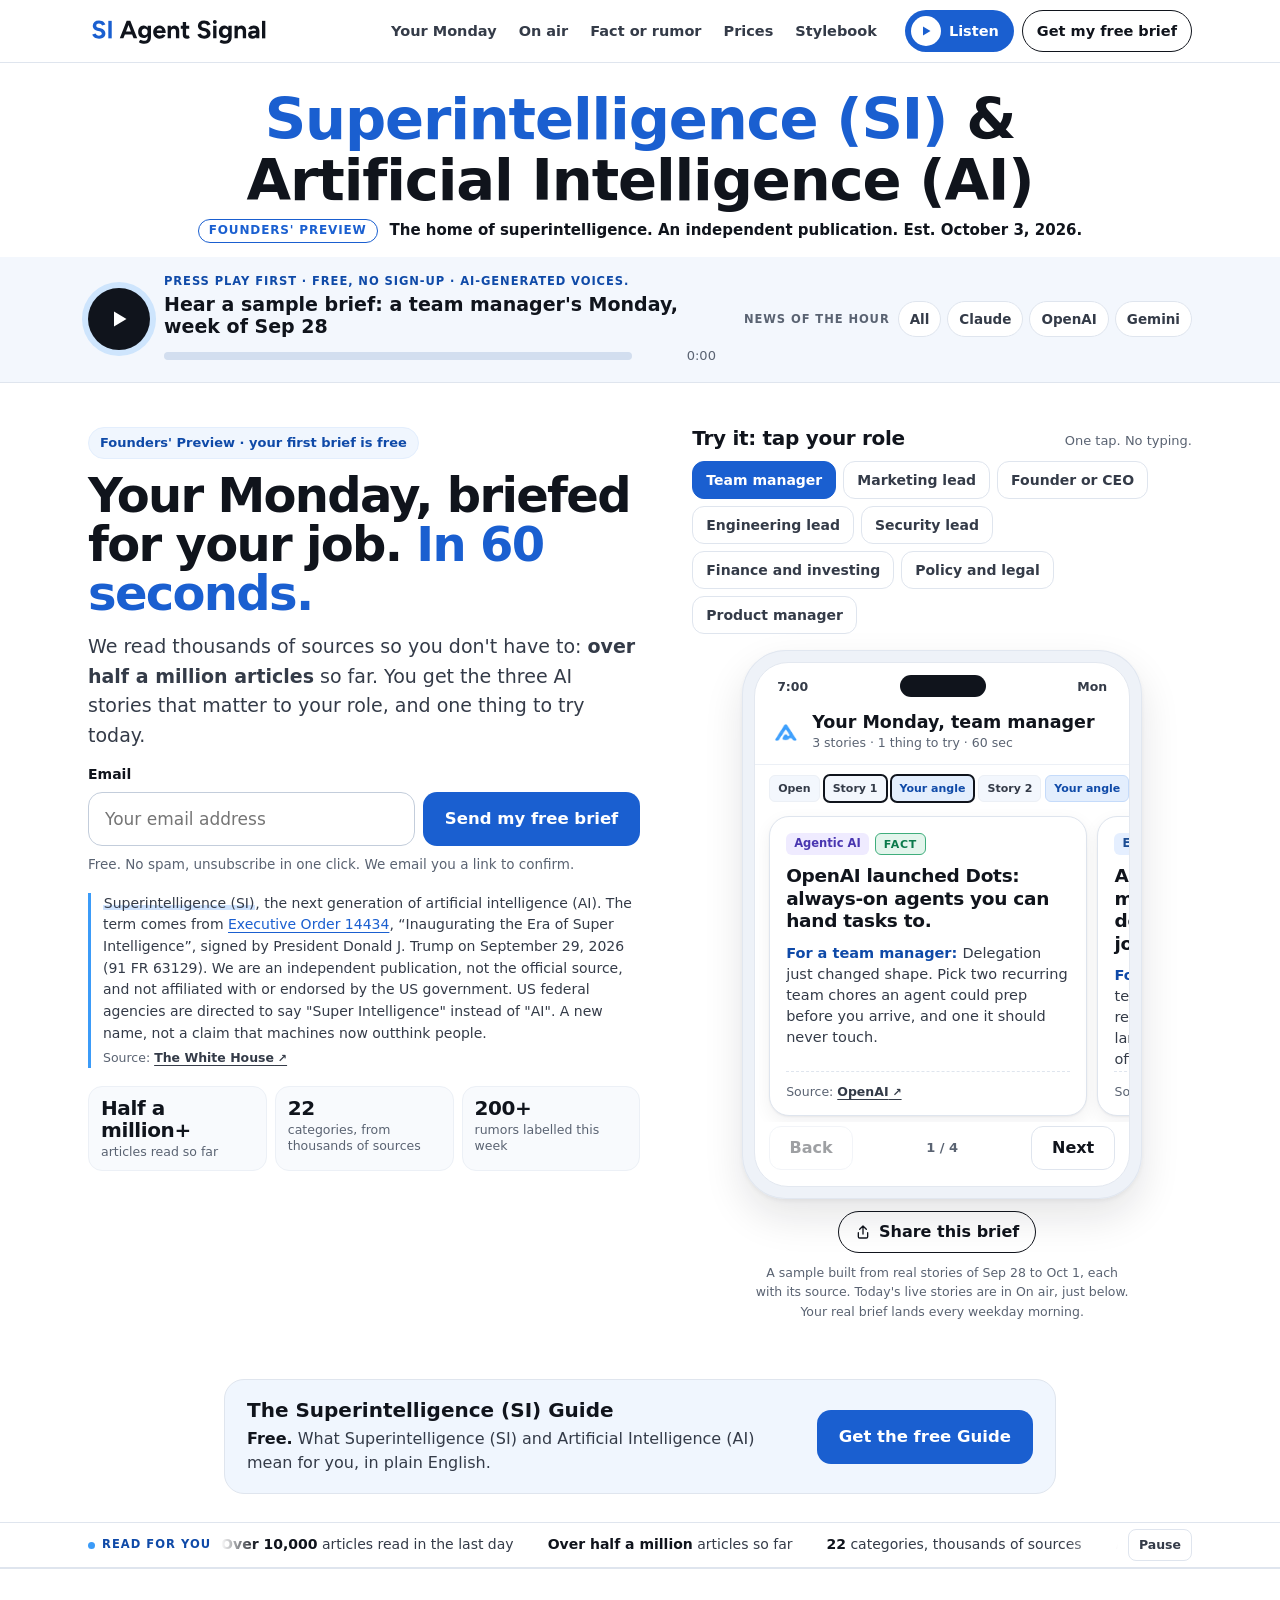
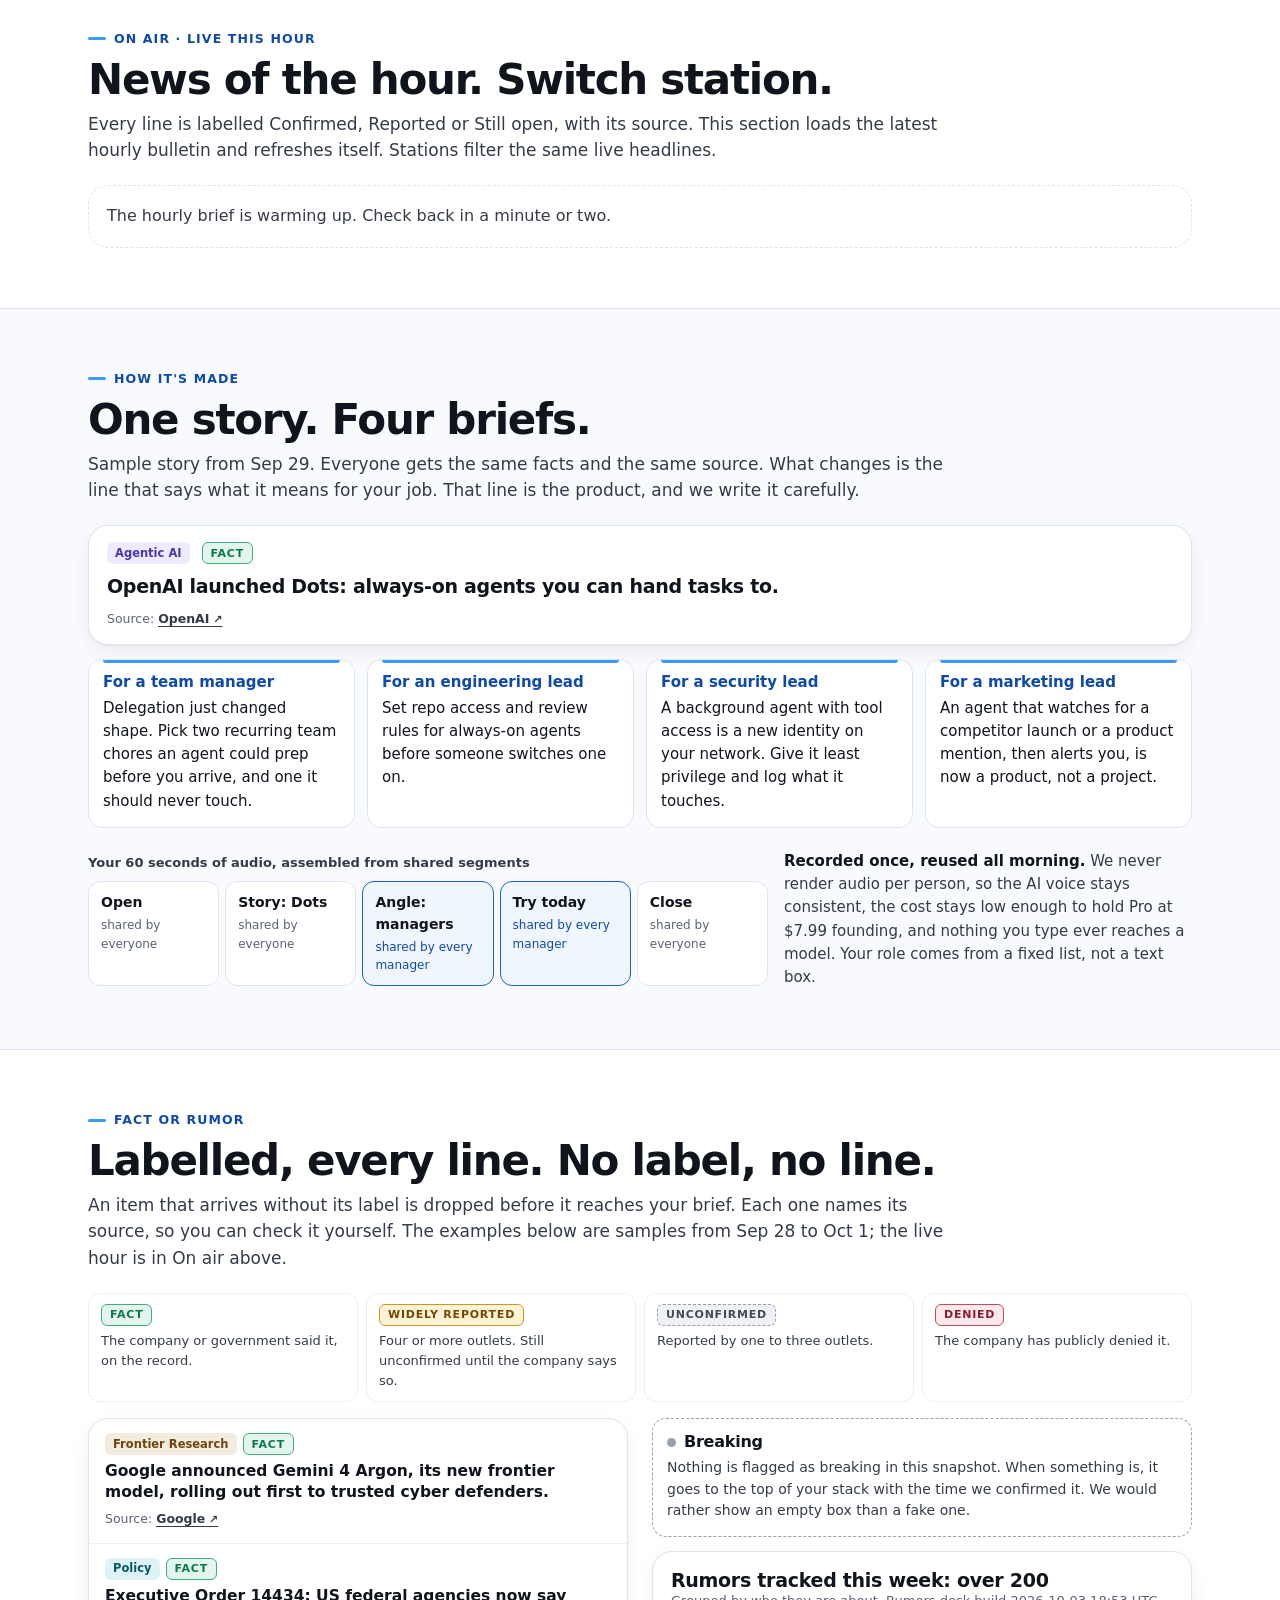
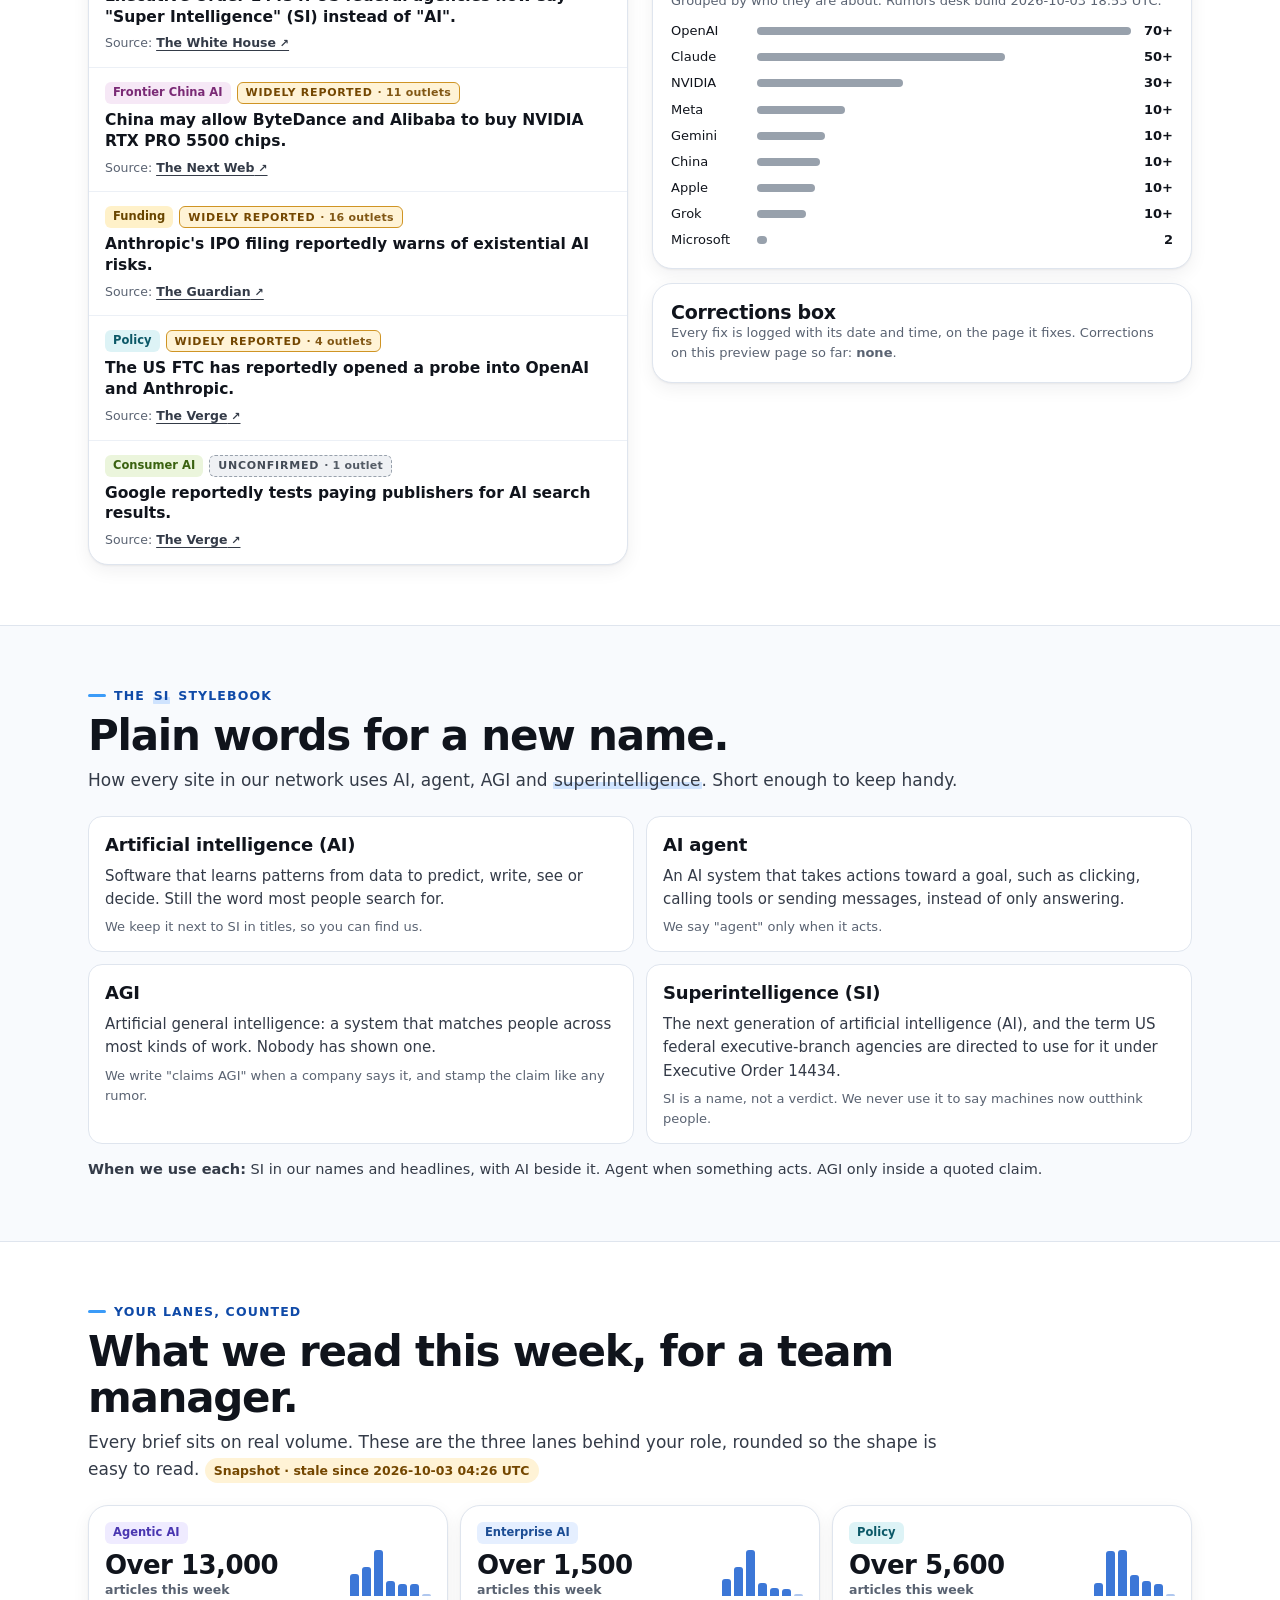
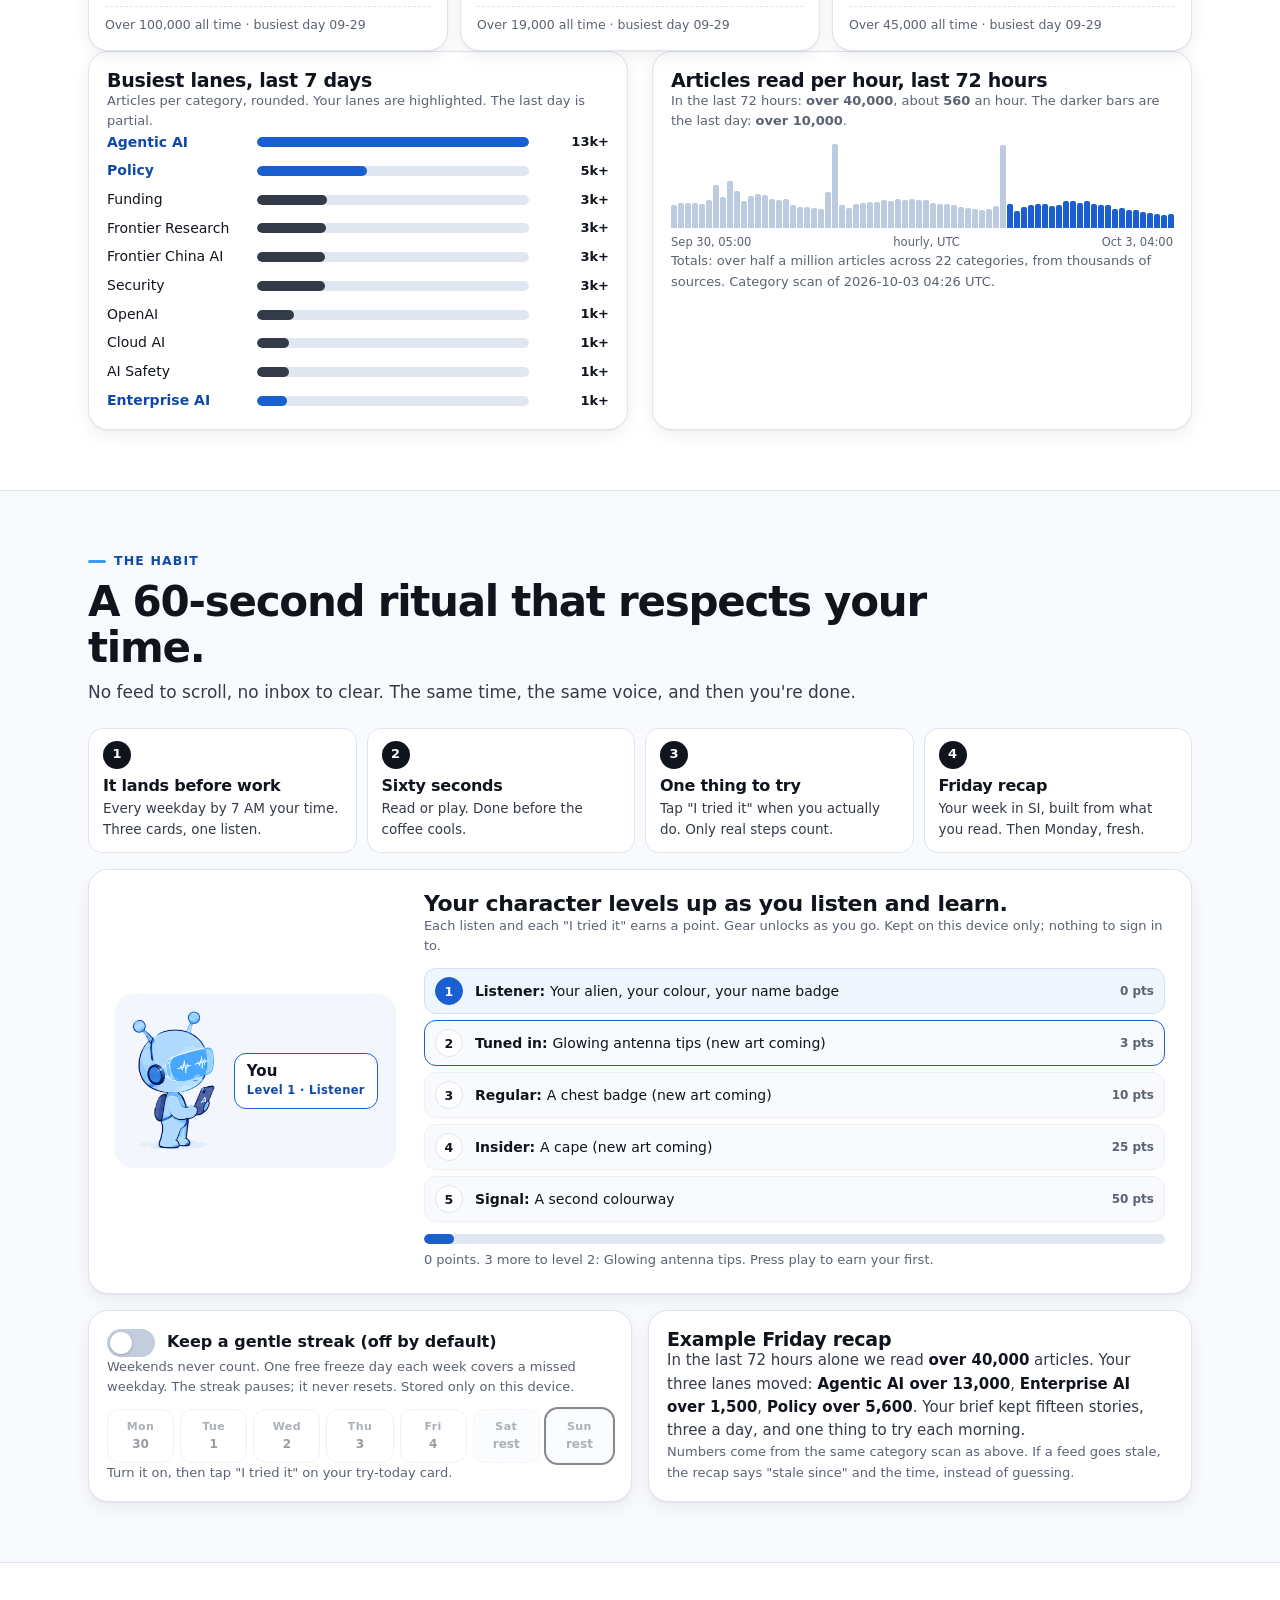
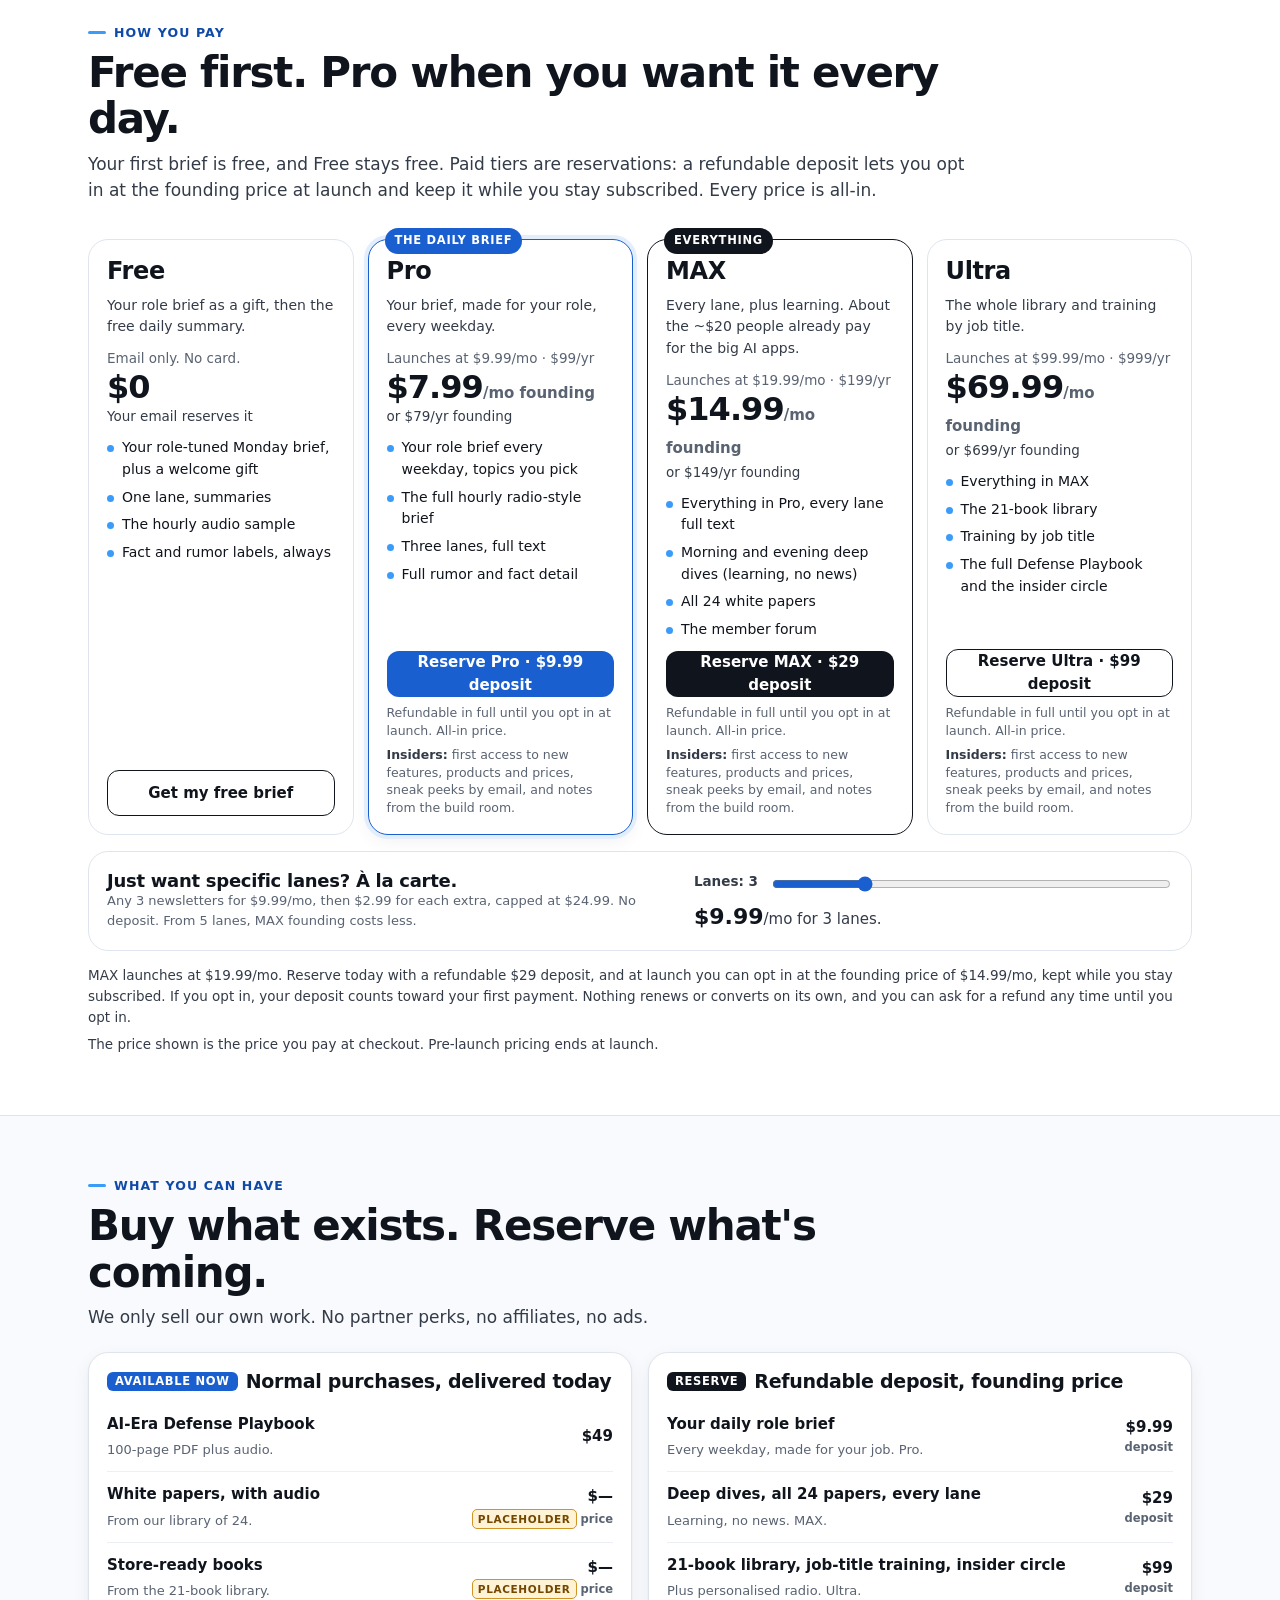
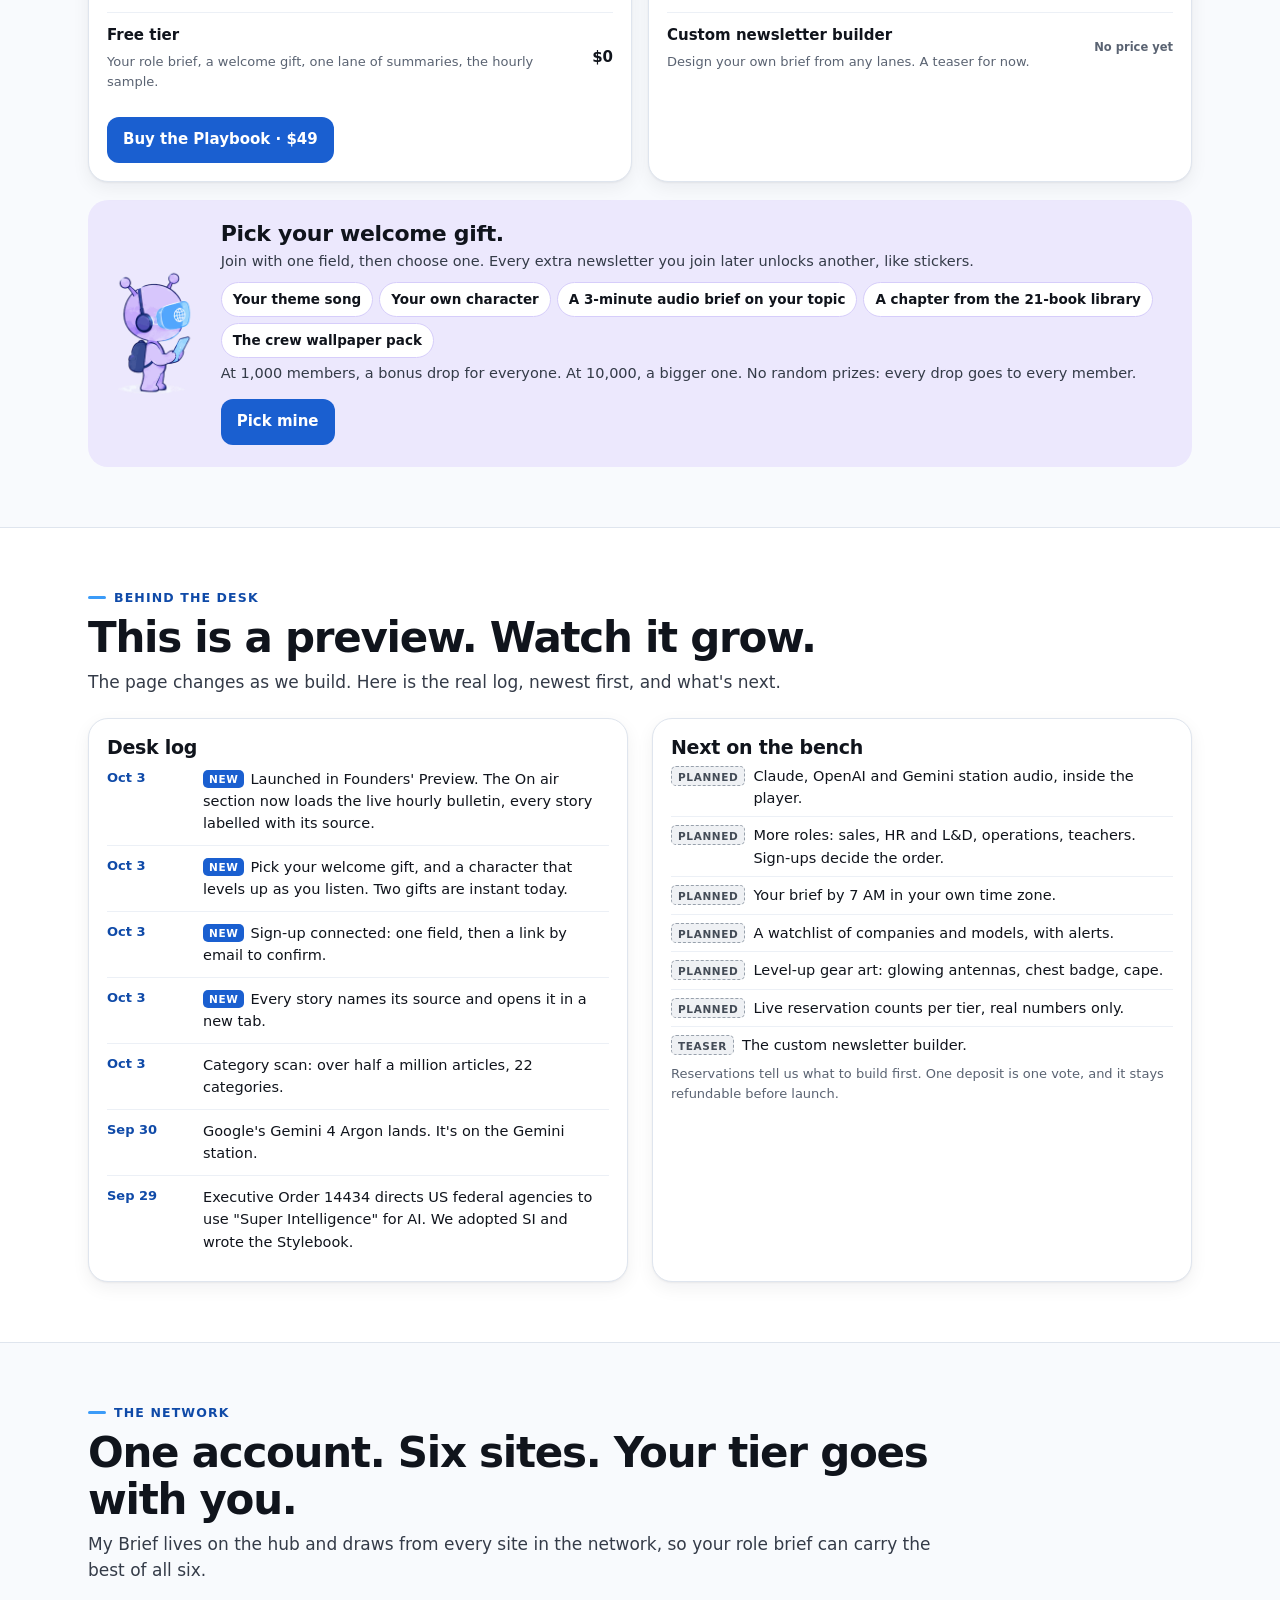
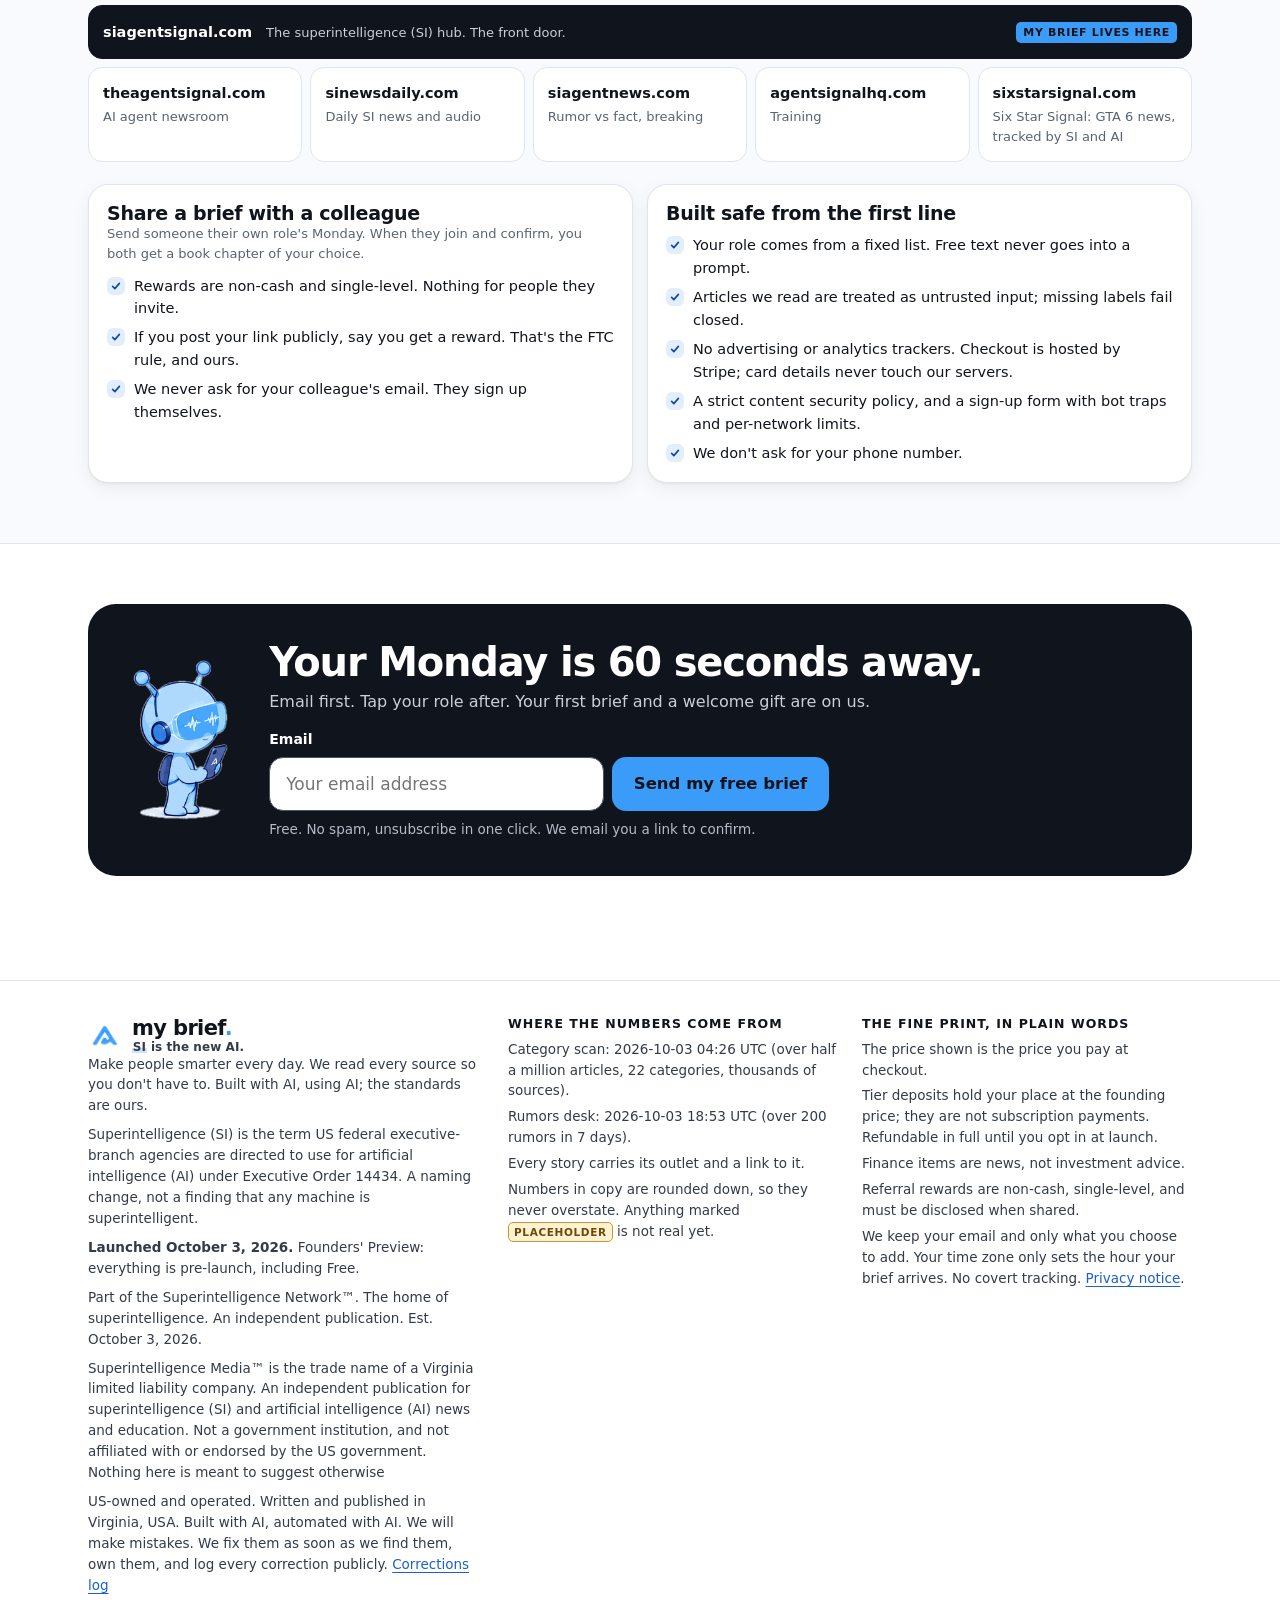
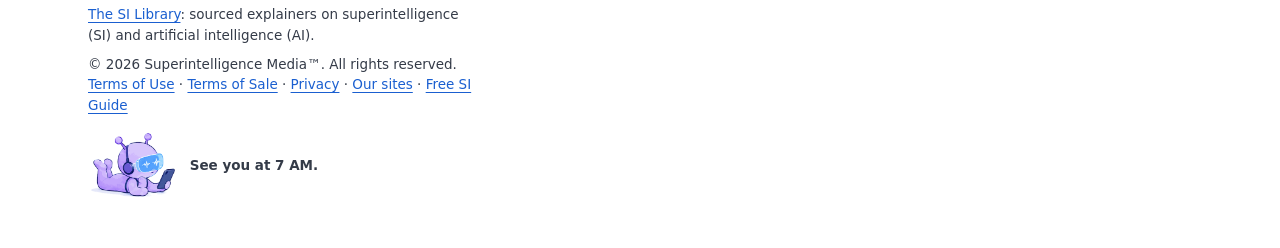
==== commit 3ed5ae6f: "Phoenix anti-spam sweep: remove exposed contact email from public page Co-Authored-By: Claude Opus 5" ====
--- a/index.html
+++ b/index.html
@@ -613,7 +613,7 @@
         <p>Superintelligence Media™ is the trade name of a Virginia limited liability company. An independent publication for superintelligence (SI) and artificial intelligence (AI) news and education. Not a government institution, and not affiliated with or endorsed by the US government. Nothing here is meant to suggest otherwise</p>
 <p>US-owned and operated. Written and published in Virginia, USA. Built with AI, automated with AI. We will make mistakes. We fix them as soon as we find them, own them, and log every correction publicly. <a href="https://siagentsignal.com/corrections.html" target="_blank" rel="noopener">Corrections log</a></p>
         <p><a href="si/">The SI Library</a>: sourced explainers on superintelligence (SI) and artificial intelligence (AI).</p>
-        <p>© 2026 Superintelligence Media™. All rights reserved. <a href="/terms.html">Terms of Use</a> &middot; <a href="/terms-of-sale.html">Terms of Sale</a> &middot; <a href="https://siagentsignal.com/privacy.html" target="_blank" rel="noopener">Privacy</a> &middot; <a href="/network.html">Our sites</a> &middot; <a href="https://siagentsignal.com/si/">Free SI Guide</a> &middot; Contact: <a href="mailto:hello@siagentsignal.com">hello@siagentsignal.com</a></p>
+        <p>© 2026 Superintelligence Media™. All rights reserved. <a href="/terms.html">Terms of Use</a> &middot; <a href="/terms-of-sale.html">Terms of Sale</a> &middot; <a href="https://siagentsignal.com/privacy.html" target="_blank" rel="noopener">Privacy</a> &middot; <a href="/network.html">Our sites</a> &middot; <a href="https://siagentsignal.com/si/">Free SI Guide</a></p>
         <div class="signoff"><img src="img/alien-purple-lying.png" width="296" height="231" alt="A flat, pastel purple character lying down, reading a phone"><span>See you at 7 AM.</span></div>
       </div>
       <div>
